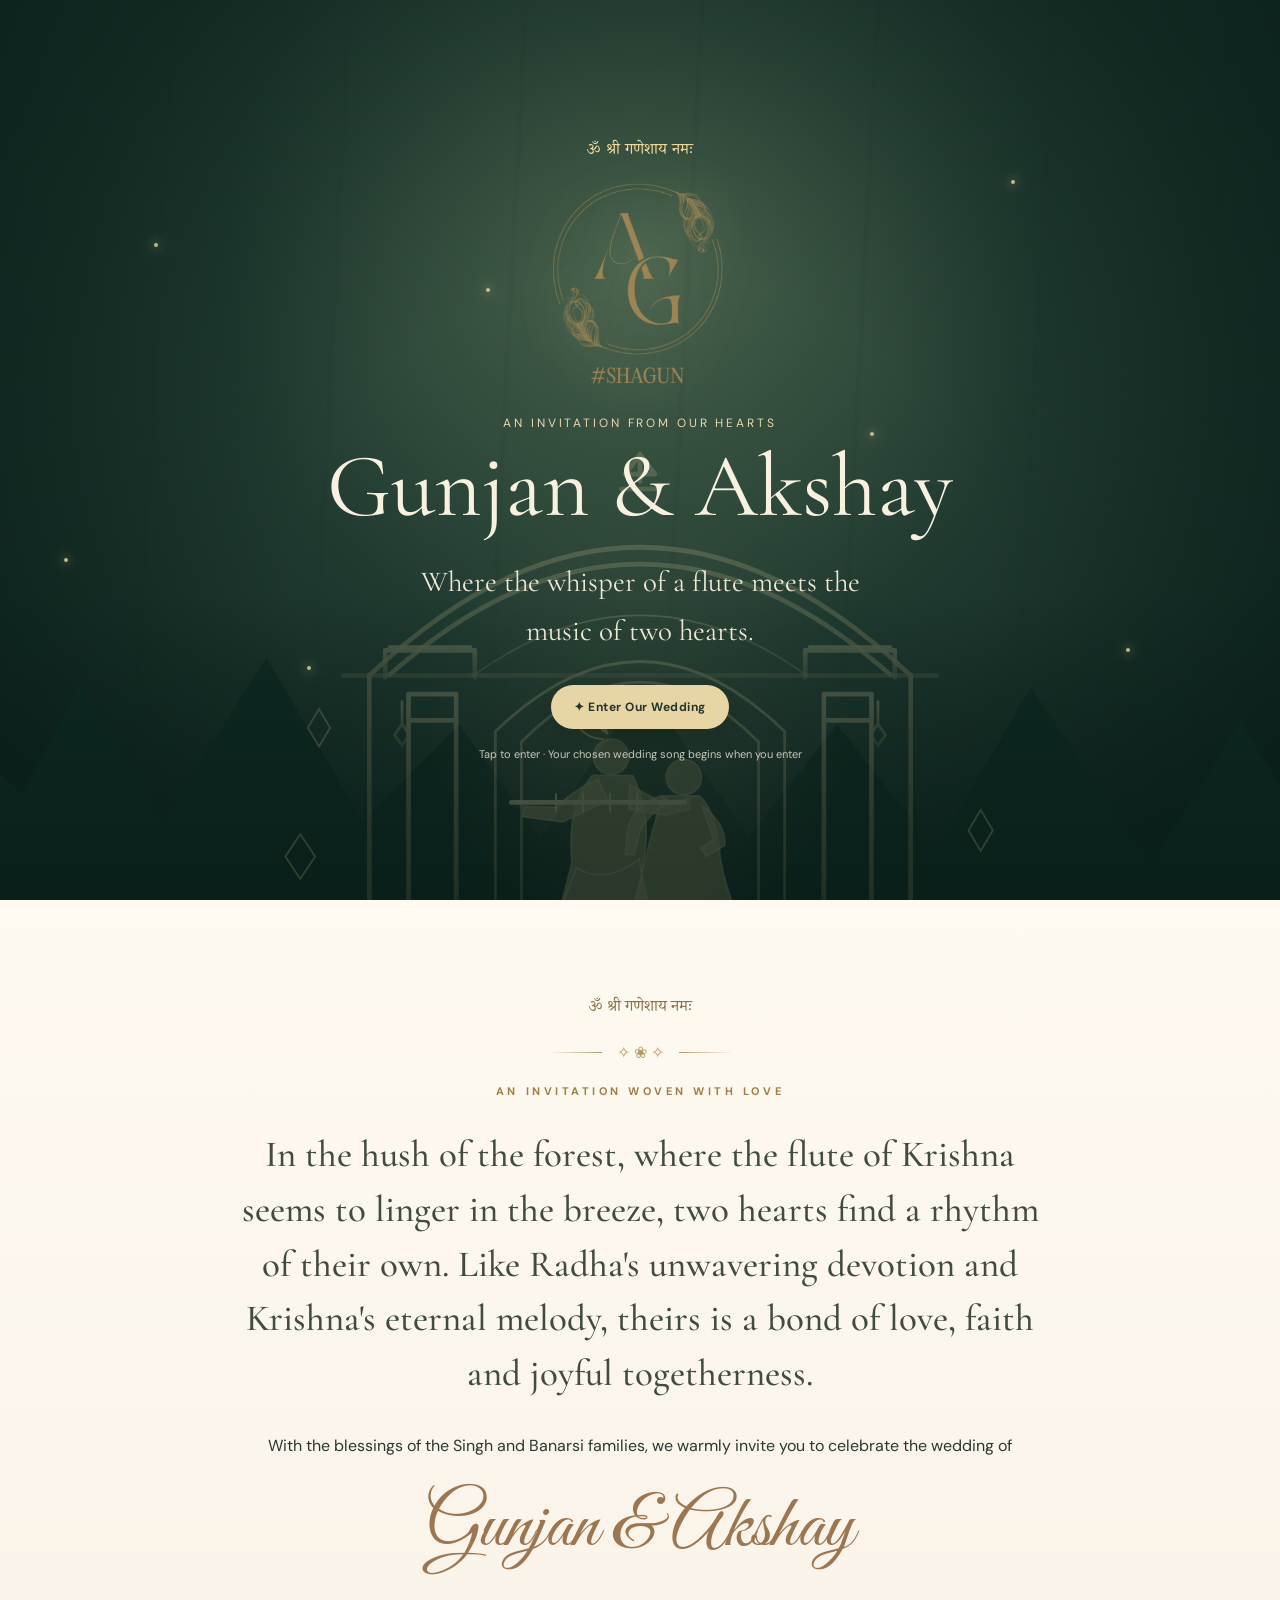
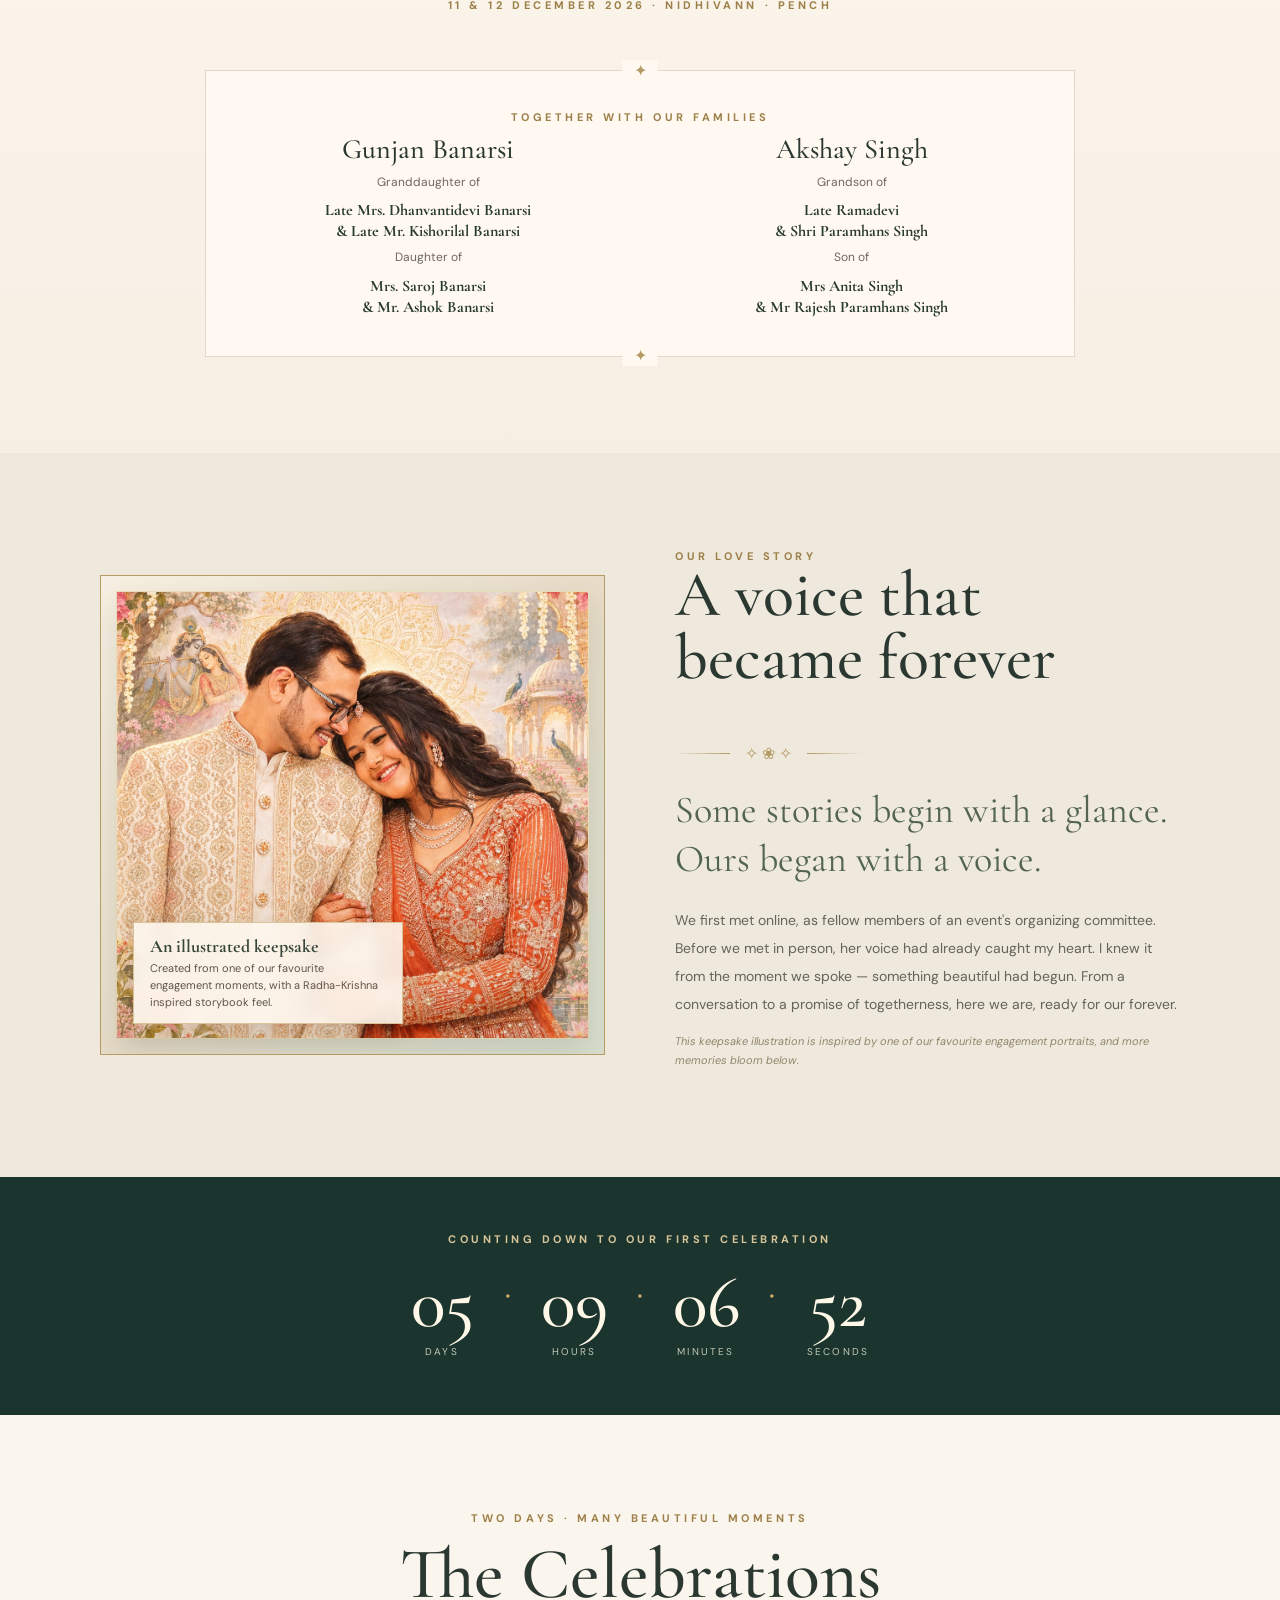
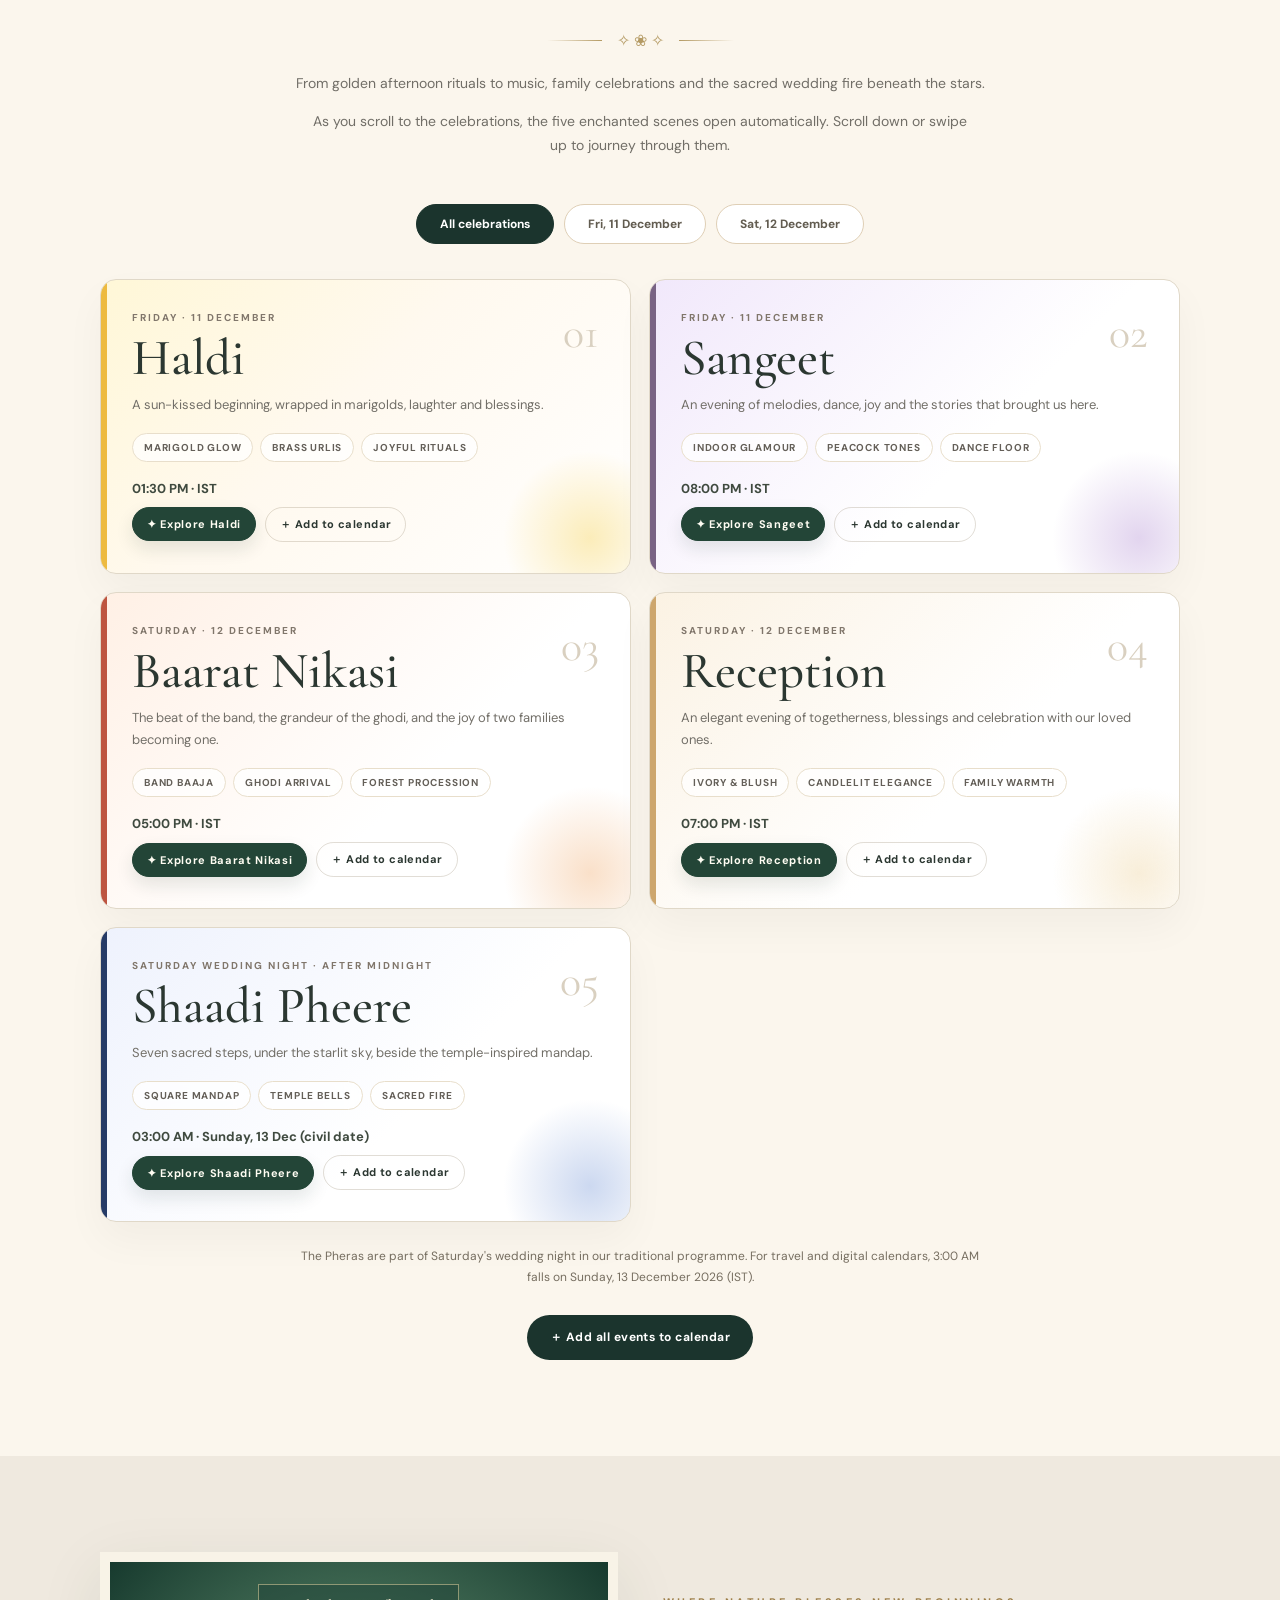
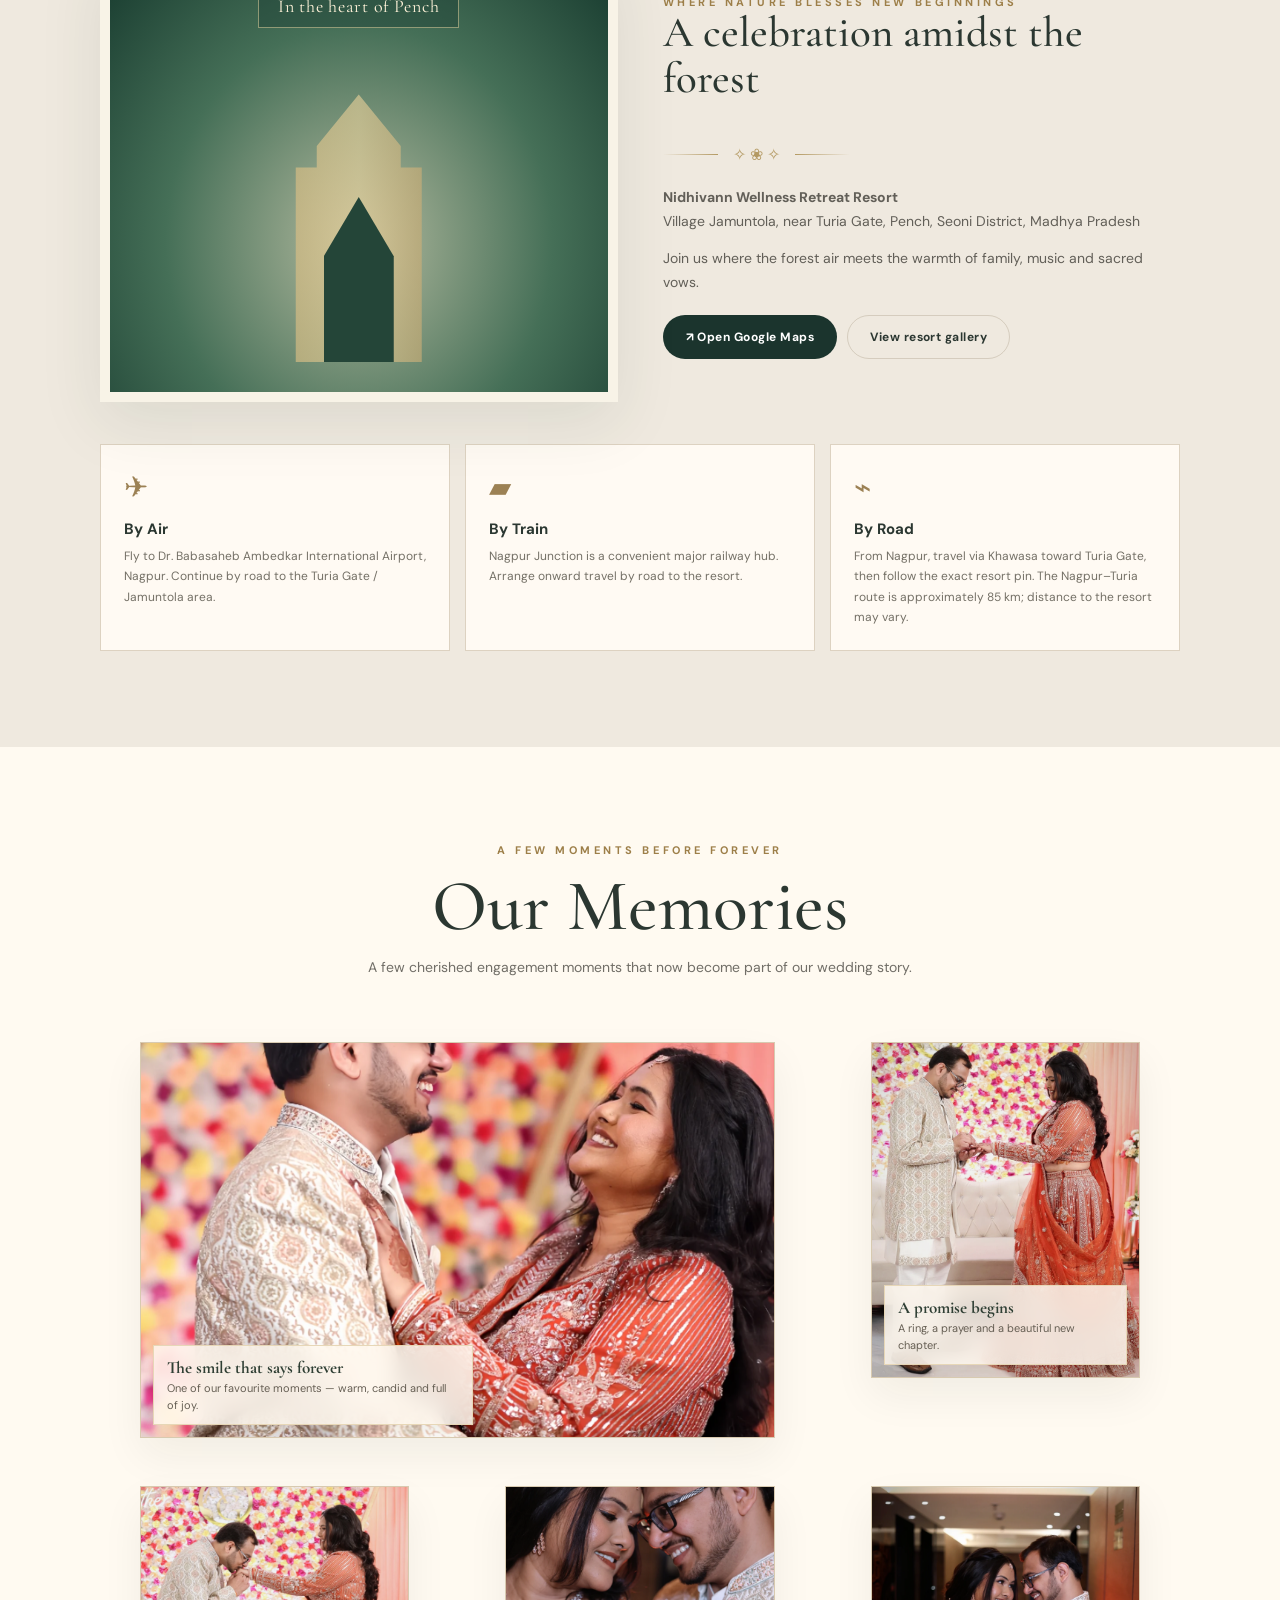
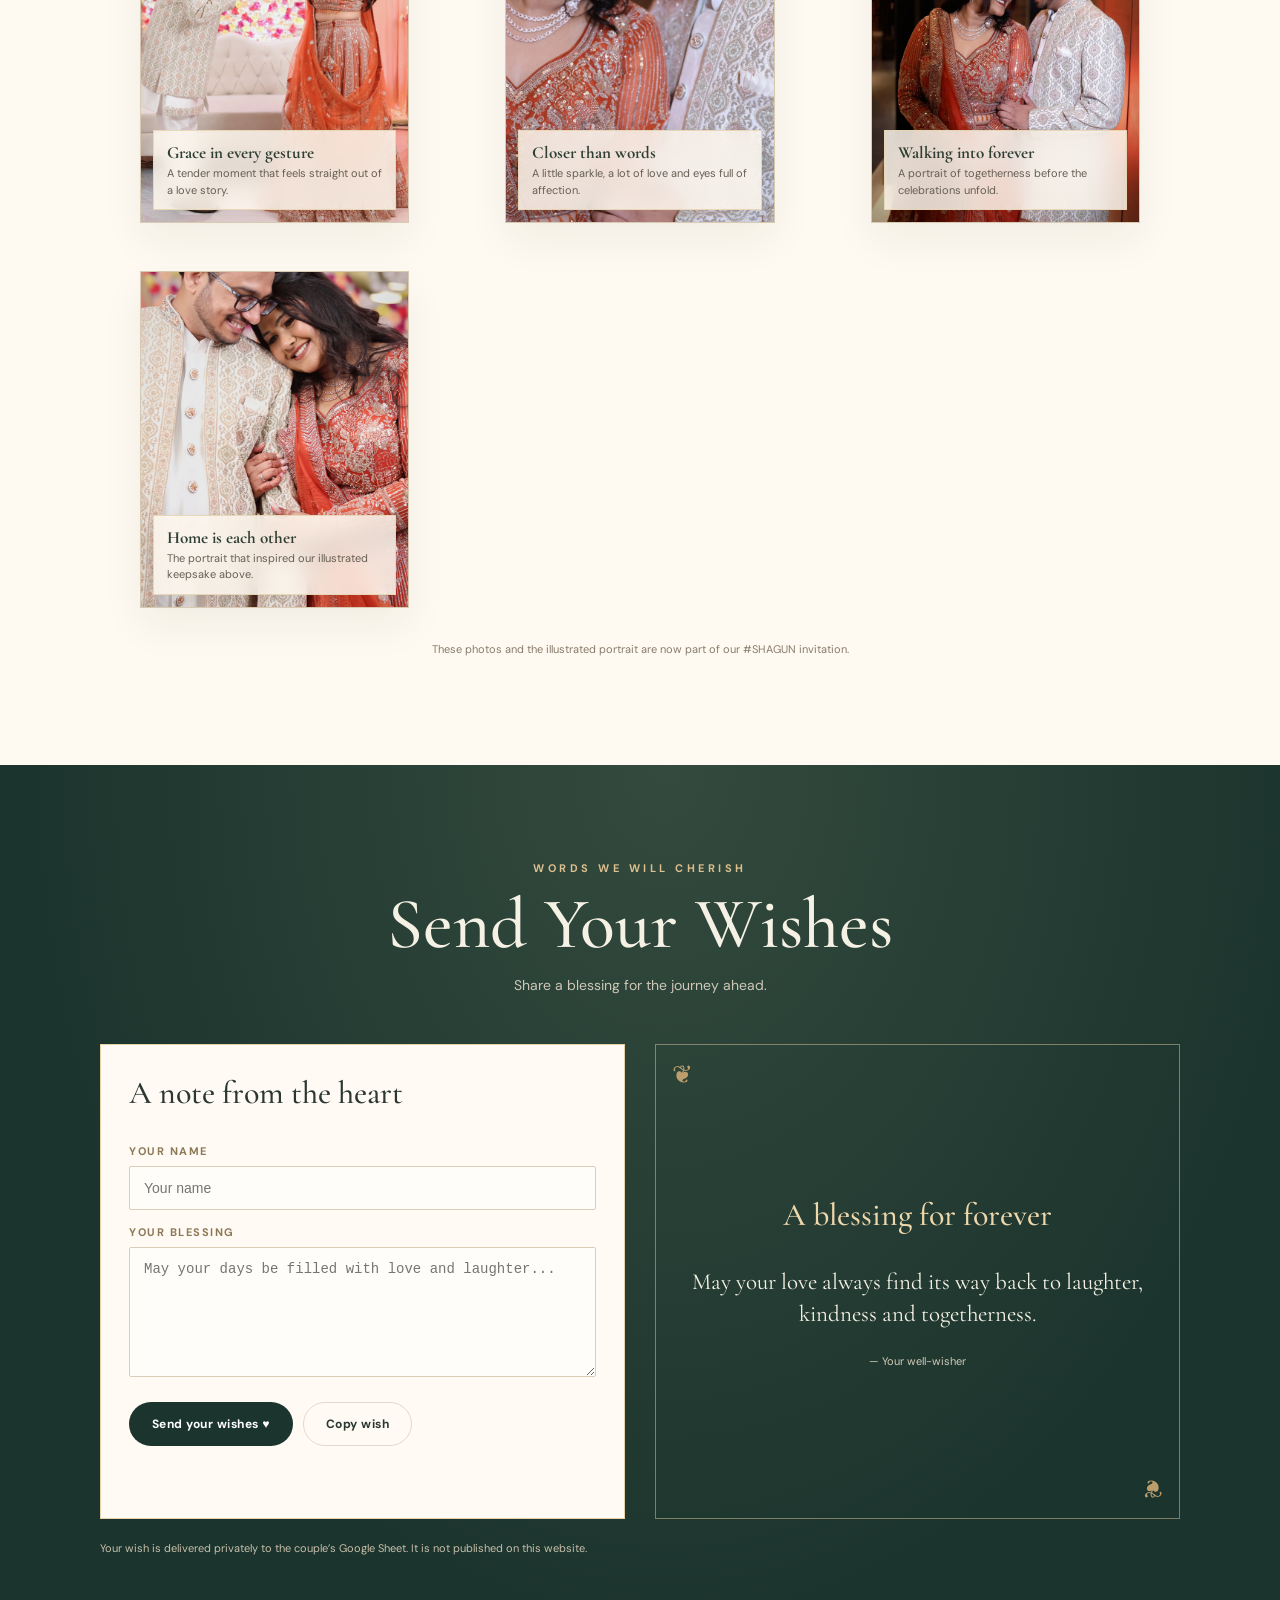
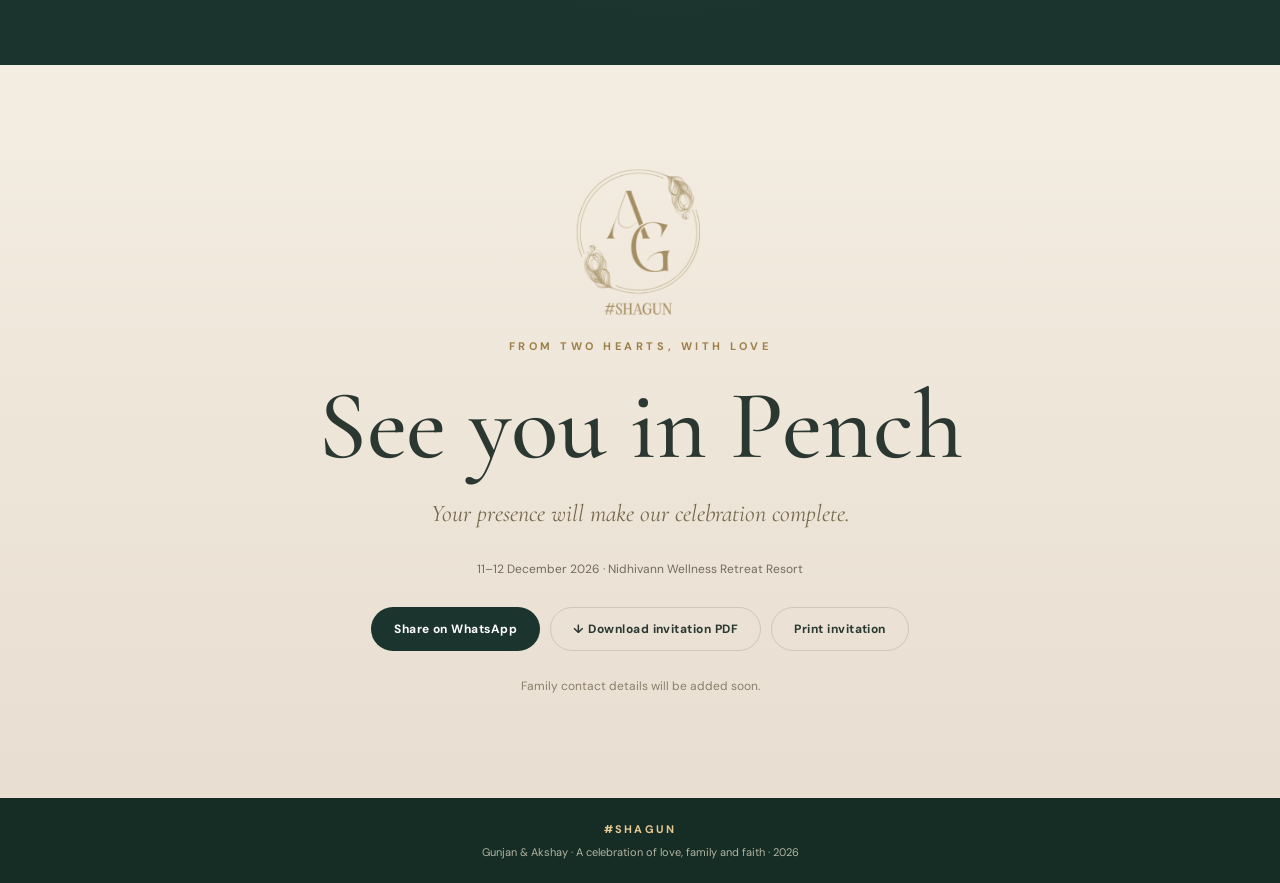
==== index.html @ f5688d72 "Initial commit" ====
<!DOCTYPE html>
<html lang="en">
<head>
  <meta charset="UTF-8" />
  <meta name="viewport" content="width=device-width, initial-scale=1" />
  <meta name="theme-color" content="#20362d" />
  <meta name="description" content="With the blessings of our families, Gunjan & Akshay invite you to #SHAGUN, 11–12 December 2026 at Nidhivann Wellness Retreat Resort, Pench." />
  <meta property="og:type" content="website" />
  <meta property="og:title" content="#SHAGUN | Gunjan & Akshay" />
  <meta property="og:description" content="Where devotion meets forever. Join us in Pench, 11–12 December 2026." />
  <title>#SHAGUN — Gunjan & Akshay | 11–12 December 2026</title>
  <link rel="preconnect" href="https://fonts.googleapis.com" />
  <link rel="preconnect" href="https://fonts.gstatic.com" crossorigin />
  <link href="https://fonts.googleapis.com/css2?family=Cormorant+Garamond:wght@400;500;600;700&family=DM+Sans:wght@400;500;600;700&family=Great+Vibes&family=Noto+Serif+Devanagari:wght@400;500;600;700&display=swap" rel="stylesheet" />
  <style>
    :root{--forest:#1b342d;--forest2:#2b493a;--ink:#2b3731;--cream:#f9f5ec;--ivory:#fffdf8;--rose:#e8c9c3;--gold:#b49a63;--goldlight:#e8d5a6;--muted:#77766e;--border:rgba(125,110,77,.23);--serif:'Cormorant Garamond','Noto Serif Devanagari',Georgia,serif;--sans:'DM Sans',sans-serif}
    *{box-sizing:border-box}html{scroll-behavior:smooth}body{margin:0;background:var(--cream);color:var(--ink);font-family:var(--sans);overflow-x:hidden}button,a{font:inherit}a{color:inherit;text-decoration:none}button{cursor:pointer}button:focus-visible,a:focus-visible,input:focus-visible,textarea:focus-visible{outline:3px solid #c59b53;outline-offset:4px}p{line-height:1.7}::selection{background:#dacb9e;color:#263729}h1,h2,h3,p{margin-top:0}h1,h2,h3{font-family:var(--serif);font-weight:500}.section{padding:96px 24px;position:relative}.container{width:min(1080px,100%);margin:auto}.section-head{text-align:center;max-width:750px;margin:0 auto 46px}.eyebrow{font-size:11px;text-transform:uppercase;letter-spacing:.32em;font-weight:700;color:#9d7f49}.section-head h2{font-size:clamp(44px,6vw,72px);line-height:.98;margin:14px 0 14px}.section-head p{color:#716e67;font-size:14px}.petal-divider{display:flex;align-items:center;justify-content:center;gap:15px;color:var(--gold);margin:21px auto}.petal-divider:before,.petal-divider:after{content:"";height:1px;width:55px;background:linear-gradient(90deg,transparent,var(--gold))}.petal-divider:after{transform:rotate(180deg)}.btn{display:inline-flex;align-items:center;justify-content:center;gap:10px;border:1px solid transparent;border-radius:40px;padding:13px 22px;font-size:12px;letter-spacing:.04em;font-weight:700;transition:transform .2s,background .2s,box-shadow .2s}.btn:hover{transform:translateY(-2px)}.btn-gold{background:var(--goldlight);color:#26342d;box-shadow:0 7px 25px #0002}.btn-line{background:transparent;border-color:var(--border);color:inherit}.btn-dark{background:var(--forest);color:#fff}.btn-small{padding:9px 14px;font-size:11px}.btn:disabled{opacity:.45;cursor:not-allowed}.button-row{display:flex;justify-content:center;gap:10px;flex-wrap:wrap}.ornamental{font-family:var(--serif);font-size:25px;line-height:1;color:var(--gold)}
    /* Forest opening: hand-built decorative landscape, no downloaded stock image */
    .portal{position:fixed;z-index:60;inset:0;display:grid;place-items:center;color:#f8f1e0;background:radial-gradient(ellipse at 50% 28%,#49634d 0%,#203a30 46%,#0b1e1b 100%);transition:opacity .9s,visibility .9s;overflow:hidden}.portal.hidden{opacity:0;visibility:hidden;pointer-events:none}.portal:before,.portal:after,.hero:before,.hero:after{content:"";position:absolute;pointer-events:none}.portal:before,.hero:before{inset:0;background:radial-gradient(ellipse at 50% 65%,transparent 38%,rgba(7,28,23,.5) 90%),repeating-linear-gradient(93deg,transparent 0 170px,rgba(10,31,23,.045) 171px 176px);z-index:1}.portal:after{inset:auto -5% -8% -5%;height:42%;background:linear-gradient(0deg,#0a1e19 12%,transparent),url("data:image/svg+xml,%3Csvg xmlns='http://www.w3.org/2000/svg' width='950' height='260' viewBox='0 0 950 260'%3E%3Cg fill='%230e2922'%3E%3Cpath d='M0 260V85l58 55 40-75 55 93 70-110 65 111 65-66 55 77 70-103 70 102 60-76 66 85 65-110 80 120 61-96 75 115v53Z'/%3E%3C/g%3E%3C/svg%3E") center bottom/cover no-repeat;z-index:1}.portal-inner{position:relative;z-index:5;text-align:center;width:min(680px,calc(100% - 36px));padding:42px 18px}.portal-symbol{width:min(220px,58vw);filter:drop-shadow(0 0 24px #ebd5a24c)}.portal-sub{color:#ead7ae;font-size:12px;letter-spacing:.24em;text-transform:uppercase}.portal h1{font-size:clamp(50px,8vw,90px);font-weight:400;line-height:1.05;margin:9px 0}.portal p{color:#eee7d6;font-family:var(--serif);font-size:clamp(20px,3vw,29px);max-width:500px;margin:22px auto 30px}.portal-mantra{font-family:'Noto Serif Devanagari',serif;font-size:16px;color:#f1d99b;letter-spacing:.02em}.fireflies{position:absolute;inset:0;overflow:hidden;pointer-events:none;z-index:2}.fireflies i{display:block;position:absolute;width:4px;height:4px;border-radius:100%;background:#edda9c;box-shadow:0 0 10px #f4e69e,0 0 24px #ffe1a1;animation:floaty 7s ease-in-out infinite alternate;opacity:.8}.fireflies i:nth-child(1){left:12%;top:27%}.fireflies i:nth-child(2){left:79%;top:20%;animation-delay:1.6s}.fireflies i:nth-child(3){left:24%;top:74%;animation-delay:3.1s}.fireflies i:nth-child(4){left:88%;top:72%;animation-delay:1s}.fireflies i:nth-child(5){left:68%;top:48%;animation-delay:4s}.fireflies i:nth-child(6){left:38%;top:32%;animation-delay:2.4s}.fireflies i:nth-child(7){left:5%;top:62%;animation-delay:5s}@keyframes floaty{from{transform:translate(0,10px);opacity:.3}to{transform:translate(24px,-36px);opacity:1}}.portal-shrine{position:absolute;z-index:2;width:min(840px,125vw);height:auto;left:50%;bottom:-16%;transform:translateX(-50%);opacity:.23;pointer-events:none}.hero-shrine{position:absolute;z-index:2;width:min(680px,95vw);left:50%;top:50%;transform:translate(-50%,-42%);opacity:.16;pointer-events:none}.portal-note{font-size:11px;color:#c5c9bb;margin-top:18px}
    .topbar{position:fixed;top:0;z-index:40;width:100%;padding:12px max(18px,calc((100% - 1220px)/2));display:flex;justify-content:space-between;align-items:center;gap:20px;background:rgba(249,245,236,.91);backdrop-filter:blur(18px);border-bottom:1px solid #e5dccd}.brand{display:flex;align-items:center;gap:9px;font-family:var(--serif);font-weight:700;font-size:26px;line-height:1}.brand img{width:39px;height:39px;object-fit:contain}.brand span{font-family:var(--sans);font-size:10px;letter-spacing:.2em;font-weight:700}.top-links{display:flex;gap:24px;align-items:center}.top-links a{font-size:11px;letter-spacing:.07em;text-transform:uppercase;font-weight:700;color:#5d665d}.top-links a:hover{color:#a77e45}.nav-actions{display:flex;align-items:center;gap:8px}.mini{border:1px solid #d8cdb8;background:transparent;border-radius:50px;min-width:37px;height:37px;padding:0 9px;color:var(--forest);font-size:11px;font-weight:700}.mini.active{background:var(--forest);color:#fff}.mini.symbol{font-size:17px;min-width:37px}.mobile-scroll{display:none}
    .hero{position:relative;min-height:820px;height:min(980px,100svh);display:flex;align-items:center;justify-content:center;overflow:hidden;background:radial-gradient(ellipse at 49% 40%,#526b54 0%,#355442 26%,#1d352e 62%,#102821 100%);color:#fff9ef;text-align:center}.hero:after{z-index:2;left:-3%;right:-3%;bottom:-1%;height:36%;background:linear-gradient(0deg,#0d261f,transparent),url("data:image/svg+xml,%3Csvg xmlns='http://www.w3.org/2000/svg' width='700' height='240' viewBox='0 0 700 240'%3E%3Cpath fill='%23172f26' d='M0 240V110l60 60 45-132 70 117 50-99 55 99 80-130 59 140 51-87 60 92 70-140 65 121 35-40V240Z'/%3E%3C/svg%3E") center bottom/cover no-repeat}.arch{position:absolute;z-index:1;top:7%;bottom:7%;left:50%;transform:translateX(-50%);width:min(730px,90%);border:2px solid rgba(228,205,149,.3);border-radius:48% 48% 4px 4px/32% 32% 4px 4px;box-shadow:0 0 0 12px #f3dca310,0 0 0 27px #e4d09508,inset 0 0 110px #ead6a113}.arch:before{content:"";position:absolute;inset:14px;border:1px solid #e1c17a30;border-radius:inherit}.tree{position:absolute;bottom:0;width:30%;height:85%;z-index:2;pointer-events:none;opacity:.85}.tree.left{left:-10px}.tree.right{right:-10px;transform:scaleX(-1)}.tree:before{content:"";position:absolute;left:15%;bottom:-12%;width:26%;height:120%;transform:rotate(-13deg);border-radius:45%;background:linear-gradient(90deg,#10271e,#1c3829)}.tree:after{content:"";position:absolute;left:-27%;top:-17%;height:75%;width:130%;border-radius:45%;background:radial-gradient(ellipse at 35% 45%,#32533a 8%,#1e392a 55%,transparent 72%);filter:blur(2px)}.hero-content{position:relative;z-index:6;padding:125px 20px 90px;max-width:860px}.hero .flute{font-family:var(--serif);letter-spacing:.28em;color:#ecd6a8;font-size:13px}.hero-logo{width:160px;max-width:42vw;filter:drop-shadow(0 0 12px #efd39d42);margin:0 auto 8px}.hero h1{font-size:clamp(66px,11vw,138px);line-height:.88;font-weight:400;margin:17px 0 25px;letter-spacing:-.045em;text-shadow:0 10px 25px #0003}.hero h1 .amp{font-family:'Great Vibes',cursive;font-size:.84em;color:#f1ce94;letter-spacing:0}.hero .date{font-size:12px;font-weight:600;letter-spacing:.28em;text-transform:uppercase;color:#e9d8b2}.hero .tag{font-size:11px;letter-spacing:.22em;margin-top:19px;color:#dfd4bb}.hero-scroll{position:absolute;z-index:6;bottom:24px;left:50%;transform:translateX(-50%);font-size:10px;letter-spacing:.16em;color:#e8d6ae}.hero-scroll:after{display:block;content:"";width:1px;height:40px;background:#ecdaa9;margin:12px auto 0}.hero-overlay-flower{position:absolute;z-index:3;left:50%;top:50%;width:570px;height:570px;transform:translate(-50%,-50%);border:1px dashed #f1d89b2c;border-radius:50%;pointer-events:none}
    .intro{background:linear-gradient(180deg,#fffaf1,#f6efe4);text-align:center}.intro .mantra{color:#8b744b;font-family:'Noto Serif Devanagari';font-size:16px}.intro blockquote{font-family:var(--serif);font-size:clamp(24px,3.2vw,37px);font-weight:500;line-height:1.48;max-width:820px;margin:30px auto;color:#424b40}.intro .names{font-family:'Great Vibes',cursive;font-size:clamp(44px,7vw,76px);color:#9c7651;margin:21px 0}.family{border:1px solid var(--border);padding:39px 28px;background:#fff9f1;max-width:870px;margin:55px auto 0;position:relative}.family:before,.family:after{position:absolute;content:'✦';color:var(--gold);top:-11px;left:50%;transform:translateX(-50%);background:#fff9f1;padding:0 11px}.family:after{top:auto;bottom:-10px}.family-cols{display:grid;grid-template-columns:1fr 1fr;gap:35px}.family p{font-size:12px;color:#6c675f;margin:6px 0;line-height:1.8}.family strong{font-size:16px;color:#293a2f;font-family:var(--serif)}.family h3{font-size:28px;margin:8px 0 4px}.story{background:#eee9dc}.story-grid{display:grid;grid-template-columns:1fr 1fr;gap:70px;align-items:center}.frame{position:relative;min-height:480px;display:grid;place-items:center;padding:30px;border:1px solid var(--gold);background:linear-gradient(135deg,#d7dcce,#b3bea6 42%,#617c65);overflow:hidden}.frame:before{content:"";position:absolute;inset:15px;border:1px solid #ebdcacbb}.frame.story-portrait{padding:14px;background:linear-gradient(135deg,#f7f0e2,#e7dcc8 52%,#d8dfcf)}.frame.story-portrait img{position:absolute;inset:15px;width:calc(100% - 30px);height:calc(100% - 30px);object-fit:cover;border:1px solid #eadcb7;box-shadow:0 14px 30px rgba(31,44,34,.12)}.frame.story-portrait:after{content:"";position:absolute;inset:15px;background:linear-gradient(180deg,transparent 48%,rgba(31,44,34,.08) 100%);pointer-events:none}.frame-badge{position:absolute;left:32px;bottom:30px;z-index:2;background:rgba(255,250,242,.88);backdrop-filter:blur(8px);border:1px solid rgba(213,191,145,.9);padding:12px 16px;max-width:270px;color:#5e5548;box-shadow:0 10px 22px rgba(40,34,22,.1)}.frame-badge strong{display:block;font-family:var(--serif);font-size:18px;color:#37463a;margin-bottom:3px}.frame-badge span{font-size:11px;line-height:1.55;display:block}.story h2{text-align:left}.story .quote{font-family:var(--serif);font-size:clamp(25px,3vw,38px);line-height:1.3;color:#53644f;margin:22px 0}.story .story-copy{font-size:14px;color:#64645b;line-height:2}.story-note{font-size:11px;color:#92856b;font-style:italic}.photo-section{background:#fffaf1}.photo-grid{display:grid;grid-template-columns:repeat(3,1fr);gap:16px}.memory-card{position:relative;overflow:hidden;border:1px solid #d8cab0;background:#f7f0e3;aspect-ratio:4/5;box-shadow:0 18px 40px rgba(31,34,22,.06)}.memory-card img{width:100%;height:100%;object-fit:cover;display:block;transition:transform .7s ease}.memory-card:hover img{transform:scale(1.04)}.memory-card .caption{position:absolute;left:12px;right:12px;bottom:12px;padding:11px 13px;background:rgba(255,249,240,.84);backdrop-filter:blur(10px);border:1px solid rgba(230,213,181,.95);box-shadow:0 8px 18px rgba(44,35,22,.08)}.memory-card .caption b{display:block;font-family:var(--serif);font-size:17px;color:#2f3f34;margin-bottom:2px}.memory-card .caption span{display:block;font-size:11px;line-height:1.5;color:#665f54}.memory-card.portrait-wide{grid-column:span 2;aspect-ratio:8/5}.memory-card.portrait-wide .caption{max-width:320px}.photo-note{text-align:center;font-size:11px;color:#867b6a;margin-top:16px}.count-section{background:var(--forest);color:#fff8e8;text-align:center;padding:55px 20px}.count-section .eyebrow{color:#d8c69a}.countdown{display:flex;justify-content:center;gap:17px;flex-wrap:wrap;margin-top:21px}.count{min-width:90px}.count strong{font-family:var(--serif);font-weight:500;font-size:clamp(42px,6vw,72px);display:block;line-height:1}.count span{font-size:10px;letter-spacing:.22em;text-transform:uppercase;color:#bfc9b7}.count-dot{font-family:var(--serif);font-size:40px;color:#caa96a}.events{background:#fbf6ed}.days{display:flex;gap:10px;justify-content:center;margin-bottom:35px;flex-wrap:wrap}.day-tab{padding:11px 23px;background:#fff;border:1px solid #dfcfb6;border-radius:50px;color:#625c50;font-size:12px;font-weight:700}.day-tab.active{background:var(--forest);color:#fff;border-color:var(--forest)}.events-grid{display:grid;grid-template-columns:repeat(2,minmax(0,1fr));gap:18px}.event-card{border:1px solid #e0d8c8;border-radius:18px;padding:31px;position:relative;overflow:hidden;min-height:265px;background:#fff;box-shadow:0 18px 40px #0000000a}.event-card:before{position:absolute;content:"";top:0;left:0;width:6px;height:100%;background:var(--event-accent)}.event-card:after{content:"";position:absolute;inset:auto -50px -55px auto;width:180px;height:180px;border-radius:50%;background:radial-gradient(circle at center,var(--event-glow),transparent 68%);opacity:.45;pointer-events:none}.event-card .ev-num{float:right;font-family:var(--serif);font-size:44px;color:#d9d0c0;line-height:1}.event-card .ev-label{font-size:10px;text-transform:uppercase;letter-spacing:.2em;color:#80766b;font-weight:700}.event-card h3{font-size:clamp(34px,4.2vw,51px);margin:9px 0 7px;line-height:1}.event-card p{font-size:13px;color:#726f68;margin:10px 0 17px}.event-card .ev-time{font-size:13px;font-weight:700;color:#3f4a3f}.event-card .ev-actions{display:flex;gap:9px;flex-wrap:wrap}.event-card .ev-mood{display:flex;flex-wrap:wrap;gap:7px;margin:0 0 18px}.event-card .ev-mood span{font-size:10px;letter-spacing:.08em;text-transform:uppercase;padding:7px 11px;border-radius:999px;background:#ffffffbd;border:1px solid #e8decb;color:#645f58;font-weight:700;backdrop-filter:blur(8px)}.event-card[hidden]{display:none}.night-note{max-width:700px;margin:24px auto 0;text-align:center;font-size:12px;color:#766e60}.event-card.haldi{--event-accent:#edba40;--event-glow:#f7d768;background:linear-gradient(135deg,#fff7d7,#fff9ef 45%,#fff)}.event-card.sangeet{--event-accent:#796384;--event-glow:#bfa1db;background:linear-gradient(135deg,#f1e8fb,#fff 60%)}.event-card.baraat{--event-accent:#bd5540;--event-glow:#f3ba87;background:linear-gradient(135deg,#fff0e5,#fff 60%)}.event-card.reception{--event-accent:#cda66d;--event-glow:#f0d9ab;background:linear-gradient(135deg,#fbf2e3,#fff 60%)}.event-card.pheras{--event-accent:#263b66;--event-glow:#8ea9de;background:linear-gradient(135deg,#eef2fd,#fff 60%)}.events .allcal{margin-top:28px;text-align:center}.venue{background:#efe9df}.venue-grid{display:grid;grid-template-columns:1fr 1fr;gap:45px;align-items:center}.venue-art{min-height:450px;position:relative;background:radial-gradient(ellipse at 50% 65%,#b4bba0,#456f57 55%,#173a2e);overflow:hidden;border:10px solid #f8f3e7;box-shadow:0 20px 60px #213d2b18;display:flex;align-items:center;justify-content:center}.venue-art:before{content:"";position:absolute;width:210px;height:270px;bottom:30px;background:linear-gradient(90deg,#d7b577,#e5cf99,#bc985f);clip-path:polygon(20% 100%,20% 28%,30% 28%,30% 20%,50% 1%,70% 20%,70% 28%,80% 28%,80% 100%);opacity:.64}.venue-art:after{content:"";position:absolute;width:70px;height:165px;bottom:30px;background:#244538;clip-path:polygon(0 100%,0 36%,50% 0,100% 36%,100% 100%)}.venue-badge{position:relative;z-index:2;align-self:flex-start;margin-top:22px;color:#fff3d9;border:1px solid #e4d6a288;padding:10px 19px;font-family:var(--serif);font-size:18px;letter-spacing:.04em;background:#1e403777}.venue h3{font-size:43px;line-height:1.07}.venue p{font-size:14px;color:#625f58}.transport{display:grid;grid-template-columns:repeat(3,1fr);gap:15px;margin-top:42px}.transport-card{background:#fffaf3;border:1px solid #ddd2c1;padding:23px}.transport-card .icon{font-size:29px;color:#9c8154}.transport-card h4{font-size:15px;margin:13px 0 7px}.transport-card p{font-size:12px;color:#747066;margin:0}.faint{color:#8d877d;font-size:11px}.wishes{background:radial-gradient(ellipse at 52% 0%,#344a3e,#1b342d 68%);color:#f6f1e5}.wishes .section-head p{color:#cdc8b8}.wishes .eyebrow{color:#ddbe8e}.wish-wrap{display:grid;grid-template-columns:1fr 1fr;gap:30px}.wish-card{background:#fffaf3;color:var(--ink);padding:28px;border:1px solid #e4d1a5}.field{display:block;font-size:11px;text-transform:uppercase;letter-spacing:.14em;color:#8d7856;font-weight:700;margin:15px 0 8px}.wish-card input,.wish-card textarea{width:100%;border:1px solid #d9ceb8;padding:13px 14px;border-radius:2px;font-size:14px;background:#fffdf9;color:#26392f}.wish-card textarea{height:130px;resize:vertical}.wish-card h3{font-size:32px}.wish-preview{padding:34px;display:flex;flex-direction:column;justify-content:center;text-align:center;border:1px solid #e2cea17b;position:relative;min-height:300px}.wish-preview:before,.wish-preview:after{content:'❦';position:absolute;color:#bc9e6c;left:16px;top:13px;font-size:25px}.wish-preview:after{left:auto;top:auto;bottom:13px;right:16px;transform:rotate(180deg)}.wish-preview h3{font-size:32px;color:#eed7ab}.wish-preview p{font-family:var(--serif);font-size:23px;line-height:1.4;word-wrap:break-word}.wish-preview small{font-size:11px;color:#d4cab7}.wish-disclaimer{font-size:11px;color:#c9c0ac;margin-top:20px}.final{padding:90px 24px;background:linear-gradient(180deg,#f4ede1,#e8ded1);text-align:center}.final img{width:160px;max-width:40%;opacity:.9}.final h2{font-size:clamp(50px,9vw,98px);margin:13px 0 9px}.final .love{font-family:var(--serif);font-style:italic;font-size:24px;color:#77694e}.footer{background:#152d25;color:#dcd6c2;padding:24px 20px;text-align:center;font-size:11px}.footer strong{color:#e7c994;letter-spacing:.2em}.footer-note{opacity:.8;margin-top:9px}.hidden-text{display:none!important}.toast{position:fixed;z-index:100;bottom:25px;left:50%;transform:translateX(-50%) translateY(30px);background:#203d30;color:#fff;padding:12px 20px;border-radius:5px;opacity:0;pointer-events:none;transition:.25s;font-size:12px;max-width:90%;text-align:center}.toast.visible{opacity:1;transform:translateX(-50%) translateY(0)}


    /* V4 — Immersive event films: five full-screen, original animated invitation pages. */
    .event-card{position:relative;cursor:pointer;transition:transform .28s ease, box-shadow .28s ease,border-color .28s ease;border-radius:16px;overflow:hidden}
    .event-card:hover,.event-card:focus-visible{transform:translateY(-5px);box-shadow:0 24px 65px rgba(75,54,28,.16);border-color:#c3a369}
    .event-card .ev-actions{justify-content:flex-start;gap:9px;align-items:center;margin-top:10px}
    .event-card .explore-cta{background:#234537;color:#fffdf3;border:1px solid #234537;letter-spacing:.06em;box-shadow:0 8px 18px #102d281c}
    .event-card .explore-cta:hover{background:#ab8851;border-color:#ab8851;color:#fff}
    .event-note{font-size:12px;color:#906d47;margin-top:11px;text-align:center}
    .immersive{position:fixed;inset:0;z-index:120;display:grid;place-items:stretch;overflow:auto;overscroll-behavior:contain;visibility:hidden;opacity:0;pointer-events:none;transition:opacity .55s ease,visibility .55s ease;color:#fbf5e8;background:#102e2d}
    .immersive.open{visibility:visible;opacity:1;pointer-events:auto}
    .immersive .xp-bg{position:absolute;inset:-4%;background-position:center;background-size:cover;background-repeat:no-repeat;transform:scale(1.04);will-change:transform;transition:background-image .2s;animation:xp-pan 18s ease-in-out alternate infinite}
    @keyframes xp-pan{from{transform:scale(1.06) translateX(-1.25%)}to{transform:scale(1.13) translateX(1.25%)}}
    .immersive:before{content:"";position:absolute;inset:0;z-index:1;background:linear-gradient(90deg,rgba(5,27,29,.87) 0%,rgba(10,33,34,.71) 33%,rgba(8,26,29,.06) 81%),linear-gradient(0deg,rgba(9,30,32,.57),transparent 40%,rgba(11,30,27,.23));pointer-events:none}
    .immersive.haldi:before,.immersive.reception:before{background:linear-gradient(90deg,rgba(62,41,23,.91) 0%,rgba(88,55,27,.74) 34%,rgba(62,38,14,.02) 79%),linear-gradient(0deg,rgba(71,38,15,.42),transparent 42%)}
    .immersive.sangeet:before{background:linear-gradient(90deg,rgba(15,19,46,.95) 0%,rgba(24,23,58,.78) 37%,rgba(24,21,51,.02) 84%),linear-gradient(0deg,rgba(25,13,45,.64),transparent 45%)}
    .immersive.baraat:before{background:linear-gradient(90deg,rgba(65,32,26,.91) 0%,rgba(93,52,32,.67) 37%,rgba(50,28,23,.03) 80%),linear-gradient(0deg,rgba(40,26,22,.52),transparent 45%)}
    .immersive.pheras:before{background:linear-gradient(90deg,rgba(8,24,35,.93) 0%,rgba(14,26,42,.72) 38%,rgba(5,21,34,.02) 83%),linear-gradient(0deg,rgba(11,21,34,.65),transparent 40%)}
    .xp-texture{position:absolute;inset:0;z-index:1;pointer-events:none;opacity:.13;background-image:radial-gradient(#fff7da 0.7px,transparent .9px);background-size:20px 20px;mask-image:linear-gradient(90deg,#000,transparent)}
    .xp-top{z-index:5;position:relative;display:flex;justify-content:space-between;align-items:center;gap:14px;padding:17px 35px;min-height:78px}
    .xp-brand{display:flex;align-items:center;gap:12px;letter-spacing:.27em;text-transform:uppercase;font-size:12px;font-weight:700;color:#fff0cd}
    .xp-brand img{width:50px;height:50px;object-fit:contain;background:#fff9efed;border-radius:50%;padding:4px;box-shadow:0 8px 22px #0004}
    .xp-topright{display:flex;align-items:center;gap:12px}
    .xp-top-note{font-size:10px;letter-spacing:.19em;text-transform:uppercase;color:#f9e5b9b3}
    .xp-close{width:45px;height:45px;display:grid;place-items:center;background:#fff8e620;border:1px solid #fff0d96e;border-radius:50%;color:#fffaf0;font-size:25px;cursor:pointer;transition:.25s}
    .xp-close:hover{background:#fff5e4;color:#283a31;transform:rotate(90deg)}
    .xp-layout{z-index:3;position:relative;display:grid;grid-template-columns:minmax(0,580px) 1fr;align-items:center;min-height:min(730px,calc(100svh - 161px));padding:24px max(32px,calc((100vw - 1370px)/2));max-width:100%;gap:20px}
    .xp-content{padding:32px 0 26px;max-width:575px;animation:xp-rise .85s cubic-bezier(.16,1,.3,1)}
    .immersive:not(.open) .xp-content{animation:none}
    @keyframes xp-rise{from{transform:translateY(30px);opacity:0}to{transform:translateY(0);opacity:1}}
    .xp-kicker{font-size:11px;letter-spacing:.37em;font-weight:700;text-transform:uppercase;color:#f2d8a4;margin-bottom:19px}
    .xp-ornament{font-family:'Noto Serif Devanagari',Georgia,serif;font-size:22px;color:#f9e6b4;margin:0 0 22px}
    .xp-headline{font-family:var(--serif);font-size:clamp(68px,8.2vw,118px);letter-spacing:-.025em;line-height:.82;margin:0 0 22px;text-shadow:0 8px 24px #0004;font-weight:500}
    .xp-subheadline{font-size:clamp(24px,3vw,35px);font-family:var(--serif);font-style:italic;line-height:1.17;color:#fce9be;max-width:500px;margin-bottom:22px}
    .xp-story{font-size:14px;line-height:1.85;max-width:465px;color:#fbf2deeb;margin:0 0 24px}
    .xp-info{display:flex;align-items:center;gap:14px;flex-wrap:wrap;margin:8px 0 18px;border-top:1px solid #f0d9a75c;padding-top:22px}
    .xp-info strong{font-family:var(--serif);font-size:24px;letter-spacing:.01em;font-weight:600;color:#fff2d5}
    .xp-info small{font-size:10px;letter-spacing:.15em;text-transform:uppercase;color:#fff2d5ba}
    .xp-sep{width:4px;height:4px;background:#dfc18d;border-radius:50%}
    .xp-actions{display:flex;gap:10px;flex-wrap:wrap;margin-top:24px}
    .xp-action{padding:13px 21px;border-radius:100px;font-weight:700;font-size:12px;letter-spacing:.04em;background:#f8e6bf;color:#314236;border:1px solid transparent;cursor:pointer;transition:.25s}
    .xp-action:hover{transform:translateY(-2px);box-shadow:0 12px 25px #0003}
    .xp-action.secondary{background:#f8f5eb12;border-color:#f8e6bf66;color:#fff8eb}
    .xp-right{min-height:350px;position:relative;display:flex;align-items:end;justify-content:end;padding:0 30px 10px 0}
    .xp-quote{font-family:var(--serif);font-style:italic;line-height:1.3;font-size:clamp(18px,2.5vw,27px);letter-spacing:.025em;text-align:right;color:#ffefc9;text-shadow:0 4px 15px #0005;max-width:400px;opacity:.95}
    .xp-quote:before{content:'❦';display:block;font-style:normal;color:#f0ce84;font-size:36px;margin-bottom:4px}
    .xp-bottom{z-index:5;position:relative;display:flex;align-items:center;justify-content:space-between;gap:16px;max-width:100%;min-height:80px;padding:15px 35px;border-top:1px solid #f9e4b34d;background:#102d2a16;backdrop-filter:blur(3px)}
    .xp-footnote{font-size:11px;letter-spacing:.09em;color:#fff0d9c9}
    .xp-control{display:flex;gap:8px;align-items:center}
    .xp-nav{font-family:var(--sans);font-size:11px;letter-spacing:.05em;padding:11px 14px;border:1px solid #f8e0af5c;background:#f9ecd31c;border-radius:999px;color:#fff3dd;cursor:pointer}
    .xp-nav:hover{background:#fbe4bd;color:#29392e}
    .xp-count{font-family:var(--serif);font-size:24px;color:#f2dfb8;min-width:61px;text-align:center}
    .xp-particles{pointer-events:none;position:absolute;inset:0;z-index:2;overflow:hidden}
    .xp-particle{position:absolute;left:var(--x);top:var(--y);width:var(--s);height:var(--s);background:var(--c,#f6d18f);border-radius:45% 0 55% 5%;transform:translate3d(0,0,0) rotate(var(--r));opacity:0;box-shadow:0 0 11px #ffe4a160;animation:xp-fall var(--d) linear var(--delay) infinite}
    .immersive.sangeet .xp-particle{border-radius:50%;box-shadow:0 0 8px #fff0c9,0 0 24px #ffdfb9;animation:xp-shimmer var(--d) ease-in-out var(--delay) infinite alternate}
    .immersive.pheras .xp-particle{border-radius:50%;box-shadow:0 0 7px #fee9ad,0 0 17px #ffe7a7}
    @keyframes xp-fall{0%{transform:translate3d(0,-40px,0) rotate(var(--r));opacity:0}8%{opacity:.83}85%{opacity:.78}100%{transform:translate3d(var(--drift),110vh,0) rotate(calc(var(--r) + 470deg));opacity:0}}
    @keyframes xp-shimmer{0%{transform:scale(.4);opacity:.1}50%{opacity:.85}100%{transform:scale(1.8);opacity:.18}}
    @media (max-width:850px){.xp-layout{grid-template-columns:1fr;align-items:start;gap:0;min-height:calc(100svh - 150px);padding:18px 29px}.xp-content{padding:22px 0 18px}.xp-right{min-height:30px;align-items:center;justify-content:flex-start;padding:0}.xp-quote{text-align:left;font-size:21px}.xp-quote:before{display:none}.immersive:before,.immersive.haldi:before,.immersive.sangeet:before,.immersive.baraat:before,.immersive.reception:before,.immersive.pheras:before{background:linear-gradient(90deg,rgba(7,24,30,.76),rgba(11,26,32,.32)),linear-gradient(0deg,rgba(9,24,31,.83),rgba(9,24,31,.02) 80%)}.xp-headline{font-size:clamp(69px,10vw,105px)}.xp-subheadline{font-size:28px}.xp-top{padding:14px 22px}.xp-bottom{padding:14px 22px}}
    @media (max-width:550px){.xp-layout{padding:14px 24px;min-height:calc(100svh - 144px)}.xp-headline{font-size:clamp(63px,16vw,92px);margin-bottom:17px}.xp-story{font-size:12px;line-height:1.65;margin:0 0 14px}.xp-kicker{font-size:9px;letter-spacing:.19em}.xp-subheadline{font-size:23px;margin-bottom:14px}.xp-ornament{font-size:18px;margin-bottom:9px}.xp-info{padding-top:12px;margin-top:2px;margin-bottom:10px}.xp-info strong{font-size:19px}.xp-info small{font-size:9px}.xp-actions{margin-top:12px}.xp-action{padding:10px 14px;font-size:10px}.xp-right{display:none}.xp-top-note{display:none}.xp-brand{font-size:11px;letter-spacing:.13em}.xp-brand img{width:40px;height:40px}.xp-top{min-height:58px;padding:8px 16px}.xp-close{width:38px;height:38px}.xp-bottom{min-height:62px;padding:9px 14px}.xp-footnote{font-size:9px;max-width:122px}.xp-nav{padding:8px 10px;font-size:10px}.xp-count{font-size:19px;min-width:40px}}
    @media(prefers-reduced-motion:reduce){.immersive .xp-bg,.xp-particle,.xp-content{animation:none!important}}

    @media(max-width:900px){.top-links{gap:12px}.top-links a{font-size:10px}.story-grid,.venue-grid,.scene-card,.scene-card.reverse{grid-template-columns:1fr;gap:32px}.scene-card.reverse .scene-visual,.scene-card.reverse .scene-copy{order:initial}.transport{grid-template-columns:1fr 1fr}.tree{width:25%}.hero{min-height:720px}}
    @media(max-width:700px){.topbar{padding:8px 12px;gap:6px}.top-links{display:none}.mobile-scroll{display:flex;position:fixed;bottom:0;z-index:45;left:0;right:0;background:#fffaf3ee;backdrop-filter:blur(12px);justify-content:space-around;padding:8px 4px max(9px,env(safe-area-inset-bottom));border-top:1px solid #ddd3bc}.mobile-scroll a{font-size:10px;font-weight:700;color:#4d6251;padding:7px 3px}.hero{height:750px;min-height:650px}.hero-content{padding:100px 15px}.tree{width:36%;opacity:.7}.hero h1{font-size:clamp(55px,13vw,86px)}.hero-logo{width:130px}.section{padding:65px 18px}.section-head{margin-bottom:32px}.section-head h2{font-size:50px}.family-cols,.story-grid,.venue-grid,.wish-wrap,.scene-card,.scene-card.reverse{grid-template-columns:1fr}.family{padding:27px 17px}.family-cols{gap:12px}.story .frame{min-height:380px}.events-grid{grid-template-columns:1fr}.event-card{min-height:220px;padding:25px}.scene-copy{padding:25px 22px}.scene-visual{min-height:255px}.visual-title{font-size:44px}.visual-title small{font-size:13px}.transport{grid-template-columns:1fr}.photo-grid{grid-template-columns:1fr 1fr}.memory-card.portrait-wide{grid-column:span 2;aspect-ratio:4/5}.count{min-width:60px}.countdown{gap:8px}.count-dot{font-size:30px}.wish-wrap{gap:15px}.final{padding:70px 18px 98px}.footer{padding-bottom:72px}.intro blockquote{font-size:28px}.portal-inner{padding:18px 8px}.portal h1{font-size:56px}.portal-symbol{width:180px}}
    @media(prefers-reduced-motion:reduce){html{scroll-behavior:auto}.fireflies i{animation:none}.btn{transition:none}.portal{transition:none}}
    @media print{.portal,.topbar,.mobile-scroll,.nav-actions,.hero-scroll,.fireflies,.btn,.wishes,.photo-section,.toast,.footer{display:none!important}.hero{height:350px;min-height:350px;-webkit-print-color-adjust:exact;print-color-adjust:exact}.section{padding:34px 20px}.story-grid{grid-template-columns:1fr 1fr}.frame{min-height:200px}.events-grid{grid-template-columns:repeat(2,1fr)}.event-card{min-height:145px;padding:14px}.count-section{display:none}.venue-grid{grid-template-columns:1fr 1fr}.venue-art{min-height:220px}}

    /* V5 - Scroll journey: auto-enter, cinematic crossfades, and a graceful finish. */
    .event-note{font-size:13px;max-width:660px;margin:14px auto 6px;line-height:1.7;color:#886a45}
    .journey-hint{display:inline-flex;align-items:center;gap:10px;padding:9px 17px;border:1px solid #d8c6a7;border-radius:100px;background:#fffaf4;color:#65533d;letter-spacing:.02em}
    .journey-hint:before{content:'✧';color:#b1915b;font-size:19px}
    .immersive .xp-bg{opacity:0;transition:opacity .85s ease;backface-visibility:hidden}
    .immersive .xp-bg.is-shown{opacity:1}
    .xp-scroll-cue{display:flex;align-items:center;gap:10px;font-size:10px;letter-spacing:.095em;text-transform:uppercase;color:#f9e6c9;opacity:.86;white-space:normal;max-width:340px;line-height:1.5}
    .xp-scroll-cue:before{content:'↓';border:1px solid #f5dfb8a6;width:27px;height:27px;min-width:27px;display:grid;place-items:center;border-radius:50%;font-size:17px;animation:cue-pulse 2.1s ease-in-out infinite}
    @keyframes cue-pulse{50%{transform:translateY(4px);box-shadow:0 4px 17px #ffe8bc40}}
    .xp-bottom{flex-wrap:wrap;row-gap:11px}
    .xp-progress{display:flex;align-items:center;justify-content:center;gap:8px;position:absolute;left:50%;top:50%;transform:translate(-50%,-50%);z-index:8}
    .xp-dot{width:9px;height:9px;border-radius:50%;padding:0;border:1px solid #fff5d3ad;background:#f9ebcb50;cursor:pointer;transition:width .25s,background .25s,transform .25s}
    .xp-dot[aria-current="step"]{width:32px;border-radius:20px;background:#f9e0aa}
    .xp-dot:hover{transform:scale(1.15);background:#fff0ce}
    .xp-nav:disabled{opacity:.3;cursor:default;pointer-events:none}
    .xp-finale[hidden]{display:none!important}
    .xp-finale{position:absolute;inset:0;z-index:12;display:grid;place-items:center;padding:44px 22px;overflow:auto;text-align:center;background:radial-gradient(ellipse at 50% 30%,#3e5747 0%,#203b33 40%,#0a211f 100%);color:#fff6e3;animation:xp-finale-appear .85s ease both}
    .xp-finale:before{content:"";position:absolute;inset:22px;pointer-events:none;border:1px solid #d9bc7e55;border-radius:min(15vw,90px) min(15vw,90px) 18px 18px;box-shadow:inset 0 0 0 10px #e6d0990b,inset 0 0 0 28px #e6d0990a}
    .xp-finale:after{content:'✦  ❀  ✦';position:absolute;bottom:28px;left:50%;transform:translateX(-50%);color:#e7cf9d;letter-spacing:10px;font-size:18px}
    @keyframes xp-finale-appear{from{opacity:0;transform:scale(1.035)}to{opacity:1;transform:scale(1)}}
    .xp-finale-inner{position:relative;z-index:2;max-width:770px;width:100%;padding:20px 12px}
    .xp-finale img{width:125px;height:125px;object-fit:contain;filter:drop-shadow(0 8px 22px #121c1144)}
    .xp-finale .xp-finale-kicker{font-size:11px;letter-spacing:.32em;text-transform:uppercase;color:#e6cc98;font-weight:700;margin:13px 0 12px}
    .xp-finale h2{font-size:clamp(43px,6vw,77px);font-weight:500;line-height:.96;margin:12px 0 22px}
    .xp-finale p{font-family:var(--serif);font-size:clamp(20px,2.6vw,30px);line-height:1.35;color:#eee2ce;max-width:620px;margin:0 auto 25px}
    .xp-finale-buttons{display:flex;gap:12px;justify-content:center;flex-wrap:wrap}
    .xp-finale-buttons button{border-radius:999px;padding:13px 23px;font-weight:700;font-size:12px;cursor:pointer;border:1px solid #e8d1a9;transition:transform .2s,background .2s}
    .xp-finale-buttons button:hover{transform:translateY(-3px)}
    #xpReturn{background:#e6cd97;color:#253e31}
    #xpResume{background:transparent;color:#f8ead0}
    #xpReplay{background:transparent;color:#f8ead0;border-color:#e6d09977}
    .xp-finale .xp-finale-endnote{font-size:12px;letter-spacing:.06em;color:#d9d2c2;margin-top:19px}
    @media(max-width:1100px){.xp-progress{position:relative;transform:none;left:auto;top:auto;order:3;flex-basis:100%}.xp-scroll-cue{flex:1}}
    @media(max-width:550px){.xp-scroll-cue{font-size:9px;max-width:160px}.xp-scroll-cue:before{display:none}.xp-bottom{gap:7px;justify-content:space-between}.xp-control{gap:3px}.xp-progress{gap:10px}.xp-finale{padding:25px 18px}.xp-finale:before{inset:12px}.xp-finale img{width:105px;height:105px}.xp-finale h2{font-size:clamp(43px,12vw,64px)}.xp-finale p{font-size:22px}.xp-finale-buttons button{font-size:11px;padding:11px 15px}}
    @media(prefers-reduced-motion:reduce){.xp-scroll-cue:before,.xp-finale{animation:none!important}.immersive .xp-bg{transition:none!important}}


    /* V7 · actual uploaded wedding soundtrack, with a discreet floating player */
    .music-dock{position:fixed;right:18px;bottom:20px;z-index:160;width:min(455px,calc(100vw - 26px));display:flex;align-items:center;gap:11px;padding:11px 13px;background:linear-gradient(130deg,rgba(24,53,43,.98),rgba(31,67,53,.97));border:1px solid rgba(229,201,145,.56);border-radius:18px;color:#f7eacb;box-shadow:0 18px 65px #09191055;backdrop-filter:blur(12px);opacity:0;transform:translateY(22px);pointer-events:none;transition:opacity .5s ease,transform .5s ease}
    .music-dock.shown{opacity:1;transform:translateY(0);pointer-events:auto}
    .music-play{width:38px;height:38px;flex:0 0 38px;border:1px solid #f3deba66;border-radius:50%;background:#e5d0a3;color:#243a30;font-size:17px;line-height:1;display:grid;place-items:center;cursor:pointer}
    .music-play:hover{background:#f6e2b8}
    .music-info{min-width:0;flex:1}
    .music-eyebrow{font-size:8px;font-weight:700;letter-spacing:.17em;text-transform:uppercase;color:#e2cd98}
    .music-title{margin:3px 0 5px;font-family:var(--serif);font-size:17px;line-height:1.05;white-space:nowrap;overflow:hidden;text-overflow:ellipsis;color:#fff5de}
    .music-timeline{display:flex;align-items:center;gap:8px}
    .music-timeline input{width:100%;min-width:0;flex:1;accent-color:#dfc68b;cursor:pointer;height:12px;background:transparent}
    .music-timeline time{font-family:var(--sans);font-size:9px;color:#d6cfbd;min-width:62px;text-align:right;font-variant-numeric:tabular-nums}
    .music-icon{border:0;background:transparent;color:#fff1d6;cursor:pointer;font-size:19px;line-height:1;min-width:24px;min-height:32px;padding:0 2px}
    .music-icon:hover{color:#e5c380}
    .music-icon[aria-pressed="true"]{color:#edc26d}
    .music-volume{width:50px;accent-color:#e6cb8b;cursor:pointer}
    .music-dock .music-repeat{font-size:23px}
    .music-icon:focus-visible,.music-play:focus-visible,.music-dock input:focus-visible{outline:2px solid #f6cf7e;outline-offset:4px}
    @media(max-width:700px){.music-dock{bottom:calc(65px + env(safe-area-inset-bottom));right:8px;width:min(370px,calc(100vw - 16px));gap:7px;padding:9px 10px;border-radius:15px}.music-play{width:33px;height:33px;flex-basis:33px;font-size:15px}.music-title{font-size:15px}.music-eyebrow{font-size:7px}.music-volume{width:30px}.music-dock .music-repeat{font-size:19px}.music-timeline time{min-width:55px;font-size:8px}}
    @media(max-width:390px){.music-dock{gap:5px}.music-volume{width:26px}.music-icon{min-width:20px}.music-timeline time{min-width:48px}}
    @media(prefers-reduced-motion:reduce){.music-dock{transition:none}}
    @media print{.music-dock{display:none!important}}
  
    /* V8 — Private, Google Sheets-backed wishes. Maintains the V7 visual design. */
    .wish-status{margin-top:14px;min-height:1.5em;font-size:12px;line-height:1.6;color:#586e5a}
    .wish-status[data-state="sending"]{color:#866937}
    .wish-status[data-state="success"]{color:#28643f;font-weight:600}
    .wish-status[data-state="warning"]{color:#995830}
    .wish-card .wish-honeypot{position:absolute!important;left:-9999px!important;top:auto!important;width:1px!important;height:1px!important;overflow:hidden!important}
    .wish-card button:disabled{opacity:.65;cursor:progress}
    .wish-disclaimer strong{color:#f3deaf}

  </style>
</head>
<body>
  <div class="portal" id="portal" role="dialog" aria-modal="true" aria-label="Enter the wedding invitation">
    <div class="fireflies" aria-hidden="true"><i></i><i></i><i></i><i></i><i></i><i></i><i></i></div>
    <img class="portal-shrine" src="assets/temple-silhouette.svg" alt="" aria-hidden="true" /><div class="portal-inner">
      <div class="portal-mantra">ॐ श्री गणेशाय नमः</div>
      <img class="portal-symbol" src="assets/shagun-monogram.png" alt="AG peacock feather monogram, hashtag SHAGUN" />
      <div class="portal-sub" data-en="An invitation from our hearts" data-hi="दो दिलों से स्नेहिल निमंत्रण">An invitation from our hearts</div>
      <h1 data-en="Gunjan & Akshay" data-hi="गुंजन और अक्षय">Gunjan & Akshay</h1>
      <p data-en="Where the whisper of a flute meets the music of two hearts." data-hi="जहाँ बाँसुरी की तान में दो दिलों का मिलन गूँज उठे।">Where the whisper of a flute meets the music of two hearts.</p>
      <button class="btn btn-gold" id="enterBtn" data-en="✦ Enter Our Wedding" data-hi="✦ शुभ विवाह में पधारें">✦ Enter Our Wedding</button>
      <div class="portal-note" data-en="Tap to enter · Your chosen wedding song begins when you enter" data-hi="प्रवेश करें · आपके प्रवेश करते ही आपका चुना हुआ विवाह गीत बजेगा">Tap to enter · Your chosen wedding song begins when you enter</div>
    </div>
  </div>
  <header class="topbar">
    <a class="brand" href="#home" aria-label="Back to beginning"><img src="assets/shagun-monogram.png" alt="" /><span>#SHAGUN</span></a>
    <nav class="top-links" aria-label="Primary navigation">
      <a href="#story" data-en="Our Story" data-hi="हमारी कहानी">Our Story</a>
      <a href="#celebrations" data-en="Celebrations" data-hi="उत्सव">Celebrations</a>
      
      <a href="#venue" data-en="Venue" data-hi="स्थान">Venue</a>
      <a href="#wishes" data-en="Wishes" data-hi="शुभकामनाएँ">Wishes</a>
    </nav>
    <div class="nav-actions">
      <button class="mini active" id="langEn" aria-label="Switch to English" aria-pressed="true">EN</button>
      <button class="mini" id="langHi" aria-label="हिंदी में देखें" aria-pressed="false">हिं</button>
      <button class="mini symbol" id="musicBtn" aria-label="Play wedding music" title="Play or pause your chosen wedding soundtrack">♫</button>
    </div>
  </header>
  <nav class="mobile-scroll" aria-label="Mobile navigation">
    <a href="#story" data-en="Story" data-hi="कहानी">Story</a><a href="#celebrations" data-en="Events" data-hi="कार्यक्रम">Events</a><a href="#venue" data-en="Location" data-hi="स्थान">Location</a><a href="#wishes" data-en="Wishes" data-hi="आशीष">Wishes</a>
  </nav>

  <main>
    <section class="hero" id="home">
      <div class="arch" aria-hidden="true"></div><img class="hero-shrine" src="assets/temple-silhouette.svg" alt="" aria-hidden="true" /><div class="hero-overlay-flower" aria-hidden="true"></div><div class="tree left" aria-hidden="true"></div><div class="tree right" aria-hidden="true"></div>
      <div class="fireflies" aria-hidden="true"><i></i><i></i><i></i><i></i><i></i><i></i><i></i></div>
      <div class="hero-content">
        <img class="hero-logo" src="assets/shagun-monogram.png" alt="AG #SHAGUN wedding logo" />
        <div class="flute" data-en="WITH THE BLESSINGS OF OUR FAMILIES" data-hi="परिवारजनों के स्नेह और आशीर्वाद से">WITH THE BLESSINGS OF OUR FAMILIES</div>
        <h1><span data-en="Gunjan" data-hi="गुंजन">Gunjan</span> <span class="amp">&</span> <span data-en="Akshay" data-hi="अक्षय">Akshay</span></h1>
        <div class="date" data-en="11 — 12 December 2026 · Pench" data-hi="११ — १२ दिसंबर २०२६ · पेंच">11 — 12 December 2026 · Pench</div>
        <div class="petal-divider">✧ ❀ ✧</div>
        <div class="tag" data-en="A LOVE THAT FOUND ITS OWN MELODY" data-hi="एक प्रेम, जिसकी अपनी ही धुन है">A LOVE THAT FOUND ITS OWN MELODY</div>
      </div>
      <a href="#welcome" class="hero-scroll" data-en="SCROLL TO DISCOVER" data-hi="आगे देखें">SCROLL TO DISCOVER</a>
    </section>

    <section class="section intro" id="welcome">
      <div class="container">
        <div class="mantra">ॐ श्री गणेशाय नमः</div>
        <div class="petal-divider">✧ ❀ ✧</div>
        <div class="eyebrow" data-en="An invitation woven with love" data-hi="प्रेम से सजा स्नेहिल निमंत्रण">An invitation woven with love</div>
        <blockquote data-en="In the hush of the forest, where the flute of Krishna seems to linger in the breeze, two hearts find a rhythm of their own. Like Radha's unwavering devotion and Krishna's eternal melody, theirs is a bond of love, faith and joyful togetherness." data-hi="वन की निस्तब्धता में, जहाँ हवा के संग कान्हा की बाँसुरी-सी मधुरता बिखरती है, दो हृदय अपनी अनोखी लय पाते हैं। राधा के अटूट अनुराग और कृष्ण की अमर तान की प्रेरणा लिए, यह बंधन प्रेम, विश्वास और आनंदमय साथ का उत्सव है।">In the hush of the forest, where the flute of Krishna seems to linger in the breeze, two hearts find a rhythm of their own. Like Radha's unwavering devotion and Krishna's eternal melody, theirs is a bond of love, faith and joyful togetherness.</blockquote>
        <p data-en="With the blessings of the Singh and Banarsi families, we warmly invite you to celebrate the wedding of" data-hi="सिंह एवं बनारसी परिवारों के स्नेहाशीष सहित, हम आपको शुभ विवाह के मंगलोत्सव में सादर आमंत्रित करते हैं">With the blessings of the Singh and Banarsi families, we warmly invite you to celebrate the wedding of</p>
        <div class="names" data-en="Gunjan & Akshay" data-hi="गुंजन और अक्षय">Gunjan & Akshay</div>
        <p class="eyebrow" data-en="11 & 12 December 2026 · Nidhivann · Pench" data-hi="११ एवं १२ दिसंबर २०२६ · निधिवन · पेंच">11 & 12 December 2026 · Nidhivann · Pench</p>
        <div class="family" id="families">
          <div class="eyebrow" data-en="Together with our families" data-hi="दो परिवारों का स्नेहिल मिलन">Together with our families</div>
          <div class="family-cols">
            <div>
              <h3 data-en="Gunjan Banarsi" data-hi="गुंजन बनारसी">Gunjan Banarsi</h3>
              <p data-en="Granddaughter of" data-hi="सुपौत्री">Granddaughter of</p>
              <strong>Late Mrs. Dhanvantidevi Banarsi<br />& Late Mr. Kishorilal Banarsi</strong>
              <p data-en="Daughter of" data-hi="सुपुत्री">Daughter of</p>
              <strong>Mrs. Saroj Banarsi<br />& Mr. Ashok Banarsi</strong>
            </div>
            <div>
              <h3 data-en="Akshay Singh" data-hi="अक्षय सिंह">Akshay Singh</h3>
              <p data-en="Grandson of" data-hi="सुपौत्र">Grandson of</p>
              <strong>Late Ramadevi<br />& Shri Paramhans Singh</strong>
              <p data-en="Son of" data-hi="सुपुत्र">Son of</p>
              <strong>Mrs Anita Singh<br />& Mr Rajesh Paramhans Singh</strong>
            </div>
          </div>
        </div>
      </div>
    </section>

    <section class="section story" id="story">
      <div class="container story-grid">
        <div class="frame story-portrait"><img src="assets/engagement-illustration.webp" alt="Illustrated engagement portrait of Gunjan and Akshay" /><div class="frame-badge"><strong data-en="An illustrated keepsake" data-hi="एक चित्रित स्मृति">An illustrated keepsake</strong><span data-en="Created from one of our favourite engagement moments, with a Radha-Krishna inspired storybook feel." data-hi="हमारी प्रिय सगाई तस्वीरों में से एक से प्रेरित, राधा-कृष्ण भाव वाली एक चित्रित स्मृति।">Created from one of our favourite engagement moments, with a Radha-Krishna inspired storybook feel.</span></div></div>
        <div>
          <div class="eyebrow" data-en="Our love story" data-hi="हमारी प्रेम कहानी">Our love story</div>
          <h2 style="font-size:clamp(47px,5vw,72px);line-height:.99" data-en="A voice that became forever" data-hi="एक आवाज़, जो जीवन की धुन बन गई">A voice that became forever</h2>
          <div class="petal-divider" style="justify-content:flex-start">✧ ❀ ✧</div>
          <p class="quote" data-en="Some stories begin with a glance. Ours began with a voice." data-hi="कुछ कहानियाँ एक नज़र से शुरू होती हैं। हमारी कहानी एक आवाज़ से शुरू हुई।">Some stories begin with a glance. Ours began with a voice.</p>
          <p class="story-copy" data-en="We first met online, as fellow members of an event's organizing committee. Before we met in person, her voice had already caught my heart. I knew it from the moment we spoke — something beautiful had begun. From a conversation to a promise of togetherness, here we are, ready for our forever." data-hi="हम पहली बार एक कार्यक्रम की आयोजन समिति में, ऑनलाइन मिले थे। आमने-सामने मिलने से पहले ही उसकी आवाज़ ने मेरे मन को छू लिया था। पहली बातचीत में ही मुझे लगा, कोई सुंदर कहानी शुरू हो चुकी है। एक बातचीत से जीवनभर के साथ के वचन तक — आज हम अपनी नई यात्रा की दहलीज़ पर हैं।">We first met online, as fellow members of an event's organizing committee. Before we met in person, her voice had already caught my heart. I knew it from the moment we spoke — something beautiful had begun. From a conversation to a promise of togetherness, here we are, ready for our forever.</p>
          <p class="story-note" data-en="This keepsake illustration is inspired by one of our favourite engagement portraits, and more memories bloom below." data-hi="यह चित्रित स्मृति हमारी प्रिय सगाई तस्वीरों से प्रेरित है, और नीचे हमारी और यादें सजी हैं।">This keepsake illustration is inspired by one of our favourite engagement portraits, and more memories bloom below.</p>
        </div>
      </div>
    </section>

    <section class="count-section" id="countdownSection">
      <div class="eyebrow" data-en="Counting down to our first celebration" data-hi="पहले उत्सव की शुभ घड़ी का इंतज़ार">Counting down to our first celebration</div>
      <div class="countdown" aria-live="off">
        <div class="count"><strong id="days">--</strong><span data-en="Days" data-hi="दिन">Days</span></div><div class="count-dot">·</div>
        <div class="count"><strong id="hours">--</strong><span data-en="Hours" data-hi="घंटे">Hours</span></div><div class="count-dot">·</div>
        <div class="count"><strong id="minutes">--</strong><span data-en="Minutes" data-hi="मिनट">Minutes</span></div><div class="count-dot">·</div>
        <div class="count"><strong id="seconds">--</strong><span data-en="Seconds" data-hi="सेकंड">Seconds</span></div>
      </div>
    </section>

    <section class="section events" id="celebrations">
      <div class="container">
        <div class="section-head">
          <div class="eyebrow" data-en="Two days · Many beautiful moments" data-hi="दो दिन · अनगिनत अनमोल पल">Two days · Many beautiful moments</div>
          <h2 data-en="The Celebrations" data-hi="मंगल उत्सव">The Celebrations</h2>
          <div class="petal-divider">✧ ❀ ✧</div>
          <p data-en="From golden afternoon rituals to music, family celebrations and the sacred wedding fire beneath the stars." data-hi="हल्दी की सुनहरी दोपहर से लेकर संगीत, परिवार के उत्सव और तारों की छाँव में पवित्र अग्नि के समक्ष विवाह तक।">From golden afternoon rituals to music, family celebrations and the sacred wedding fire beneath the stars.</p>
          <p class="event-note" data-en="As you scroll to the celebrations, the five enchanted scenes open automatically. Scroll down or swipe up to journey through them." data-hi="समारोहों तक स्क्रॉल करते ही पाँचों उत्सवों की सजीव यात्रा अपने आप शुरू होगी। अगला दृश्य देखने के लिए स्क्रॉल या स्वाइप करें।">Choose a celebration and press Explore to step into its own animated invitation.</p>
        </div>
        <div class="days" role="group" aria-label="Filter celebrations">
          <button class="day-tab active" data-day="all" data-en="All celebrations" data-hi="सभी उत्सव">All celebrations</button>
          <button class="day-tab" data-day="11" data-en="Fri, 11 December" data-hi="शुक्र, ११ दिसंबर">Fri, 11 December</button>
          <button class="day-tab" data-day="12" data-en="Sat, 12 December" data-hi="शनि, १२ दिसंबर">Sat, 12 December</button>
        </div>
        <div class="events-grid">
          <article class="event-card haldi" data-day="11" data-event-id="haldi" role="button" tabindex="0" aria-label="Open Haldi celebration details"><div class="ev-num">01</div><div class="ev-label" data-en="Friday · 11 December" data-hi="शुक्रवार · ११ दिसंबर">Friday · 11 December</div><h3 data-en="Haldi" data-hi="हल्दी">Haldi</h3><p data-en="A sun-kissed beginning, wrapped in marigolds, laughter and blessings." data-hi="गेंदे के फूलों, हँसी और आशीर्वाद से सजा सुनहरा शुभारंभ।">A sun-kissed beginning, wrapped in marigolds, laughter and blessings.</p><div class="ev-mood"><span data-en="Marigold glow" data-hi="गेंदा साज">Marigold glow</span><span data-en="Brass urlis" data-hi="पीतल उरली">Brass urlis</span><span data-en="Joyful rituals" data-hi="हर्षित रस्में">Joyful rituals</span></div><div class="ev-time">01:30 PM · IST</div><div class="ev-actions"><button class="btn btn-dark btn-small explore-cta" type="button" data-explore="haldi" data-en="✦ Explore Haldi" data-hi="✦ हल्दी देखें">✦ Explore</button> <button class="btn btn-line btn-small" data-ics="haldi" data-en="＋ Add to calendar" data-hi="＋ कैलेंडर में जोड़ें">＋ Add to calendar</button></div></article>
          <article class="event-card sangeet" data-day="11" data-event-id="sangeet" role="button" tabindex="0" aria-label="Open Sangeet celebration details"><div class="ev-num">02</div><div class="ev-label" data-en="Friday · 11 December" data-hi="शुक्रवार · ११ दिसंबर">Friday · 11 December</div><h3 data-en="Sangeet" data-hi="संगीत">Sangeet</h3><p data-en="An evening of melodies, dance, joy and the stories that brought us here." data-hi="सुरों, नृत्य, उल्लास और प्यार भरी यादों से सजी एक शाम।">An evening of melodies, dance, joy and the stories that brought us here.</p><div class="ev-mood"><span data-en="Indoor glamour" data-hi="इनडोर ग्लैमर">Indoor glamour</span><span data-en="Peacock tones" data-hi="मोर रंग">Peacock tones</span><span data-en="Dance floor" data-hi="नृत्य मंच">Dance floor</span></div><div class="ev-time">08:00 PM · IST</div><div class="ev-actions"><button class="btn btn-dark btn-small explore-cta" type="button" data-explore="sangeet" data-en="✦ Explore Sangeet" data-hi="✦ संगीत देखें">✦ Explore</button> <button class="btn btn-line btn-small" data-ics="sangeet" data-en="＋ Add to calendar" data-hi="＋ कैलेंडर में जोड़ें">＋ Add to calendar</button></div></article>
          <article class="event-card baraat" data-day="12" data-event-id="baraat" role="button" tabindex="0" aria-label="Open Baarat Nikasi celebration details"><div class="ev-num">03</div><div class="ev-label" data-en="Saturday · 12 December" data-hi="शनिवार · १२ दिसंबर">Saturday · 12 December</div><h3 data-en="Baarat Nikasi" data-hi="बारात निकासी">Baarat Nikasi</h3><p data-en="The beat of the band, the grandeur of the ghodi, and the joy of two families becoming one." data-hi="बैंड की धुन, घोड़ी की शान और दो परिवारों के मिलन का उमंग भरा उत्सव।">The beat of the band, the grandeur of the ghodi, and the joy of two families becoming one.</p><div class="ev-mood"><span data-en="Band baaja" data-hi="बैंड बाजा">Band baaja</span><span data-en="Ghodi arrival" data-hi="घोड़ी आगमन">Ghodi arrival</span><span data-en="Forest procession" data-hi="वन शोभायात्रा">Forest procession</span></div><div class="ev-time">05:00 PM · IST</div><div class="ev-actions"><button class="btn btn-dark btn-small explore-cta" type="button" data-explore="baraat" data-en="✦ Explore Baarat Nikasi" data-hi="✦ बारात देखें">✦ Explore</button> <button class="btn btn-line btn-small" data-ics="baraat" data-en="＋ Add to calendar" data-hi="＋ कैलेंडर में जोड़ें">＋ Add to calendar</button></div></article>
          <article class="event-card reception" data-day="12" data-event-id="reception" role="button" tabindex="0" aria-label="Open Reception celebration details"><div class="ev-num">04</div><div class="ev-label" data-en="Saturday · 12 December" data-hi="शनिवार · १२ दिसंबर">Saturday · 12 December</div><h3 data-en="Reception" data-hi="स्वागत समारोह">Reception</h3><p data-en="An elegant evening of togetherness, blessings and celebration with our loved ones." data-hi="अपनों के स्नेह, आशीर्वाद और साथ का एक मनमोहक स्वागत समारोह।">An elegant evening of togetherness, blessings and celebration with our loved ones.</p><div class="ev-mood"><span data-en="Ivory & blush" data-hi="आइवरी और ब्लश">Ivory & blush</span><span data-en="Candlelit elegance" data-hi="मोमबत्ती साज">Candlelit elegance</span><span data-en="Family warmth" data-hi="पारिवारिक स्नेह">Family warmth</span></div><div class="ev-time">07:00 PM · IST</div><div class="ev-actions"><button class="btn btn-dark btn-small explore-cta" type="button" data-explore="reception" data-en="✦ Explore Reception" data-hi="✦ रिसेप्शन देखें">✦ Explore</button> <button class="btn btn-line btn-small" data-ics="reception" data-en="＋ Add to calendar" data-hi="＋ कैलेंडर में जोड़ें">＋ Add to calendar</button></div></article>
          <article class="event-card pheras" data-day="12" data-event-id="pheras" role="button" tabindex="0" aria-label="Open Shaadi Pheere celebration details"><div class="ev-num">05</div><div class="ev-label" data-en="Saturday wedding night · After midnight" data-hi="शनिवार की विवाह रात्रि · मध्यरात्रि के पश्चात">Saturday wedding night · After midnight</div><h3 data-en="Shaadi Pheere" data-hi="शुभ विवाह फेरे">Shaadi Pheere</h3><p data-en="Seven sacred steps, under the starlit sky, beside the temple-inspired mandap." data-hi="तारों की छाँव में, मंदिर के समीप सजे मंडप में अग्नि के साक्षी सात पवित्र फेरे।">Seven sacred steps, under the starlit sky, beside the temple-inspired mandap.</p><div class="ev-mood"><span data-en="Square mandap" data-hi="चतुष्कोण मंडप">Square mandap</span><span data-en="Temple bells" data-hi="मंदिर की घंटियाँ">Temple bells</span><span data-en="Sacred fire" data-hi="पवित्र अग्नि">Sacred fire</span></div><div class="ev-time" data-en="03:00 AM · Sunday, 13 Dec (civil date)" data-hi="प्रातः ३:०० · रविवार, १३ दिसंबर (नागरिक तिथि)">03:00 AM · Sunday, 13 Dec (civil date)</div><div class="ev-actions"><button class="btn btn-dark btn-small explore-cta" type="button" data-explore="pheras" data-en="✦ Explore Shaadi Pheere" data-hi="✦ शुभ फेरे देखें">✦ Explore</button> <button class="btn btn-line btn-small" data-ics="pheras" data-en="＋ Add to calendar" data-hi="＋ कैलेंडर में जोड़ें">＋ Add to calendar</button></div></article>
        </div>
        </div>
        <p class="night-note" data-en="The Pheras are part of Saturday's wedding night in our traditional programme. For travel and digital calendars, 3:00 AM falls on Sunday, 13 December 2026 (IST)." data-hi="परंपरानुसार फेरे शनिवार की विवाह-रात्रि का भाग हैं। यात्रा और डिजिटल कैलेंडर के लिए समय रविवार, १३ दिसंबर २०२६ को प्रातः ३:०० बजे (IST) है।">The Pheras are part of Saturday's wedding night in our traditional programme. For travel and digital calendars, 3:00 AM falls on Sunday, 13 December 2026 (IST).</p>
        <div class="allcal"><button class="btn btn-dark" id="allCalendar" data-en="＋ Add all events to calendar" data-hi="＋ सभी कार्यक्रम कैलेंडर में जोड़ें">＋ Add all events to calendar</button></div>
      </div>
    </section>

    <section class="section venue" id="venue">
      <div class="container">
        <div class="venue-grid">
          <div class="venue-art" role="img" aria-label="Illustrated forest temple setting"><div class="venue-badge" data-en="In the heart of Pench" data-hi="पेंच की हरियाली में">In the heart of Pench</div></div>
          <div>
            <div class="eyebrow" data-en="Where nature blesses new beginnings" data-hi="जहाँ प्रकृति देती है नए आरंभ को आशीष">Where nature blesses new beginnings</div>
            <h3 data-en="A celebration amidst the forest" data-hi="वन की गोद में मंगल उत्सव">A celebration amidst the forest</h3>
            <div class="petal-divider" style="justify-content:flex-start">✧ ❀ ✧</div>
            <p><b>Nidhivann Wellness Retreat Resort</b><br /><span data-en="Village Jamuntola, near Turia Gate, Pench, Seoni District, Madhya Pradesh" data-hi="ग्राम जमुनटोला, तुरिया गेट के निकट, पेंच, जिला सिवनी, मध्य प्रदेश">Village Jamuntola, near Turia Gate, Pench, Seoni District, Madhya Pradesh</span></p>
            <p data-en="Join us where the forest air meets the warmth of family, music and sacred vows." data-hi="आइए, जहाँ वन की शीतल हवा में परिवार का स्नेह, संगीत और पवित्र वचन एक हो जाएँ।">Join us where the forest air meets the warmth of family, music and sacred vows.</p>
            <div class="button-row" style="justify-content:flex-start;margin-top:20px"><a class="btn btn-dark" href="https://maps.app.goo.gl/QcaXEiYaYT8HfCFi85" target="_blank" rel="noopener" data-en="↗ Open Google Maps" data-hi="↗ गूगल मैप्स पर देखें">↗ Open Google Maps</a><a class="btn btn-line" href="https://www.nidhivannpench.com/gallery.php" target="_blank" rel="noopener" data-en="View resort gallery" data-hi="रिसॉर्ट की तस्वीरें">View resort gallery</a></div>
          </div>
        </div>
        <div class="transport">
          <div class="transport-card"><div class="icon">✈</div><h4 data-en="By Air" data-hi="हवाई मार्ग">By Air</h4><p data-en="Fly to Dr. Babasaheb Ambedkar International Airport, Nagpur. Continue by road to the Turia Gate / Jamuntola area." data-hi="नागपुर के डॉ. बाबासाहेब आंबेडकर अंतरराष्ट्रीय हवाई अड्डे तक पहुँचें। वहाँ से सड़क मार्ग द्वारा तुरिया गेट / जमुनटोला क्षेत्र आएँ।">Fly to Dr. Babasaheb Ambedkar International Airport, Nagpur. Continue by road to the Turia Gate / Jamuntola area.</p></div>
          <div class="transport-card"><div class="icon">▰</div><h4 data-en="By Train" data-hi="रेल मार्ग">By Train</h4><p data-en="Nagpur Junction is a convenient major railway hub. Arrange onward travel by road to the resort." data-hi="नागपुर जंक्शन एक सुविधाजनक प्रमुख रेलवे स्टेशन है। आगे रिसॉर्ट तक सड़क मार्ग से आएँ।">Nagpur Junction is a convenient major railway hub. Arrange onward travel by road to the resort.</p></div>
          <div class="transport-card"><div class="icon">⌁</div><h4 data-en="By Road" data-hi="सड़क मार्ग">By Road</h4><p data-en="From Nagpur, travel via Khawasa toward Turia Gate, then follow the exact resort pin. The Nagpur–Turia route is approximately 85 km; distance to the resort may vary." data-hi="नागपुर से खवासा होते हुए तुरिया गेट की ओर आएँ, फिर रिसॉर्ट की सटीक लोकेशन का पालन करें। नागपुर–तुरिया मार्ग लगभग ८५ किमी है; रिसॉर्ट तक दूरी अलग हो सकती है।">From Nagpur, travel via Khawasa toward Turia Gate, then follow the exact resort pin. The Nagpur–Turia route is approximately 85 km; distance to the resort may vary.</p></div>
        </div>
      </div>
    </section>

    <section class="section photo-section" id="memories">
      <div class="container">
        <div class="section-head"><div class="eyebrow" data-en="A few moments before forever" data-hi="हमेशा के साथ से पहले कुछ अनमोल पल">A few moments before forever</div><h2 data-en="Our Memories" data-hi="हमारी यादें">Our Memories</h2><p data-en="A few cherished engagement moments that now become part of our wedding story." data-hi="हमारी सगाई के कुछ प्रिय पल, जो अब हमारी शादी की कहानी का हिस्सा बन रहे हैं।">A few cherished engagement moments that now become part of our wedding story.</p></div>
        <div class="photo-grid">
          <figure class="memory-card portrait-wide"><img src="assets/engagement-1.webp" alt="Gunjan and Akshay smiling together during their engagement" /><figcaption class="caption"><b data-en="The smile that says forever" data-hi="वही मुस्कान, जो जीवनभर साथ कहे">The smile that says forever</b><span data-en="One of our favourite moments — warm, candid and full of joy." data-hi="हमारा एक प्रिय पल — सहज, स्नेहभरा और आनंद से भरा।">One of our favourite moments — warm, candid and full of joy.</span></figcaption></figure>
          <figure class="memory-card"><img src="assets/engagement-2.webp" alt="Ring exchange moment during the engagement" /><figcaption class="caption"><b data-en="A promise begins" data-hi="एक वचन की शुरुआत">A promise begins</b><span data-en="A ring, a prayer and a beautiful new chapter." data-hi="एक अंगूठी, एक प्रार्थना और एक सुंदर नई शुरुआत।">A ring, a prayer and a beautiful new chapter.</span></figcaption></figure>
          <figure class="memory-card"><img src="assets/engagement-3.webp" alt="Akshay kissing Gunjan's hand during the engagement" /><figcaption class="caption"><b data-en="Grace in every gesture" data-hi="हर भाव में कोमलता">Grace in every gesture</b><span data-en="A tender moment that feels straight out of a love story." data-hi="एक स्नेहमय पल, मानो किसी प्रेम-कथा से निकला हो।">A tender moment that feels straight out of a love story.</span></figcaption></figure>
          <figure class="memory-card"><img src="assets/engagement-4.webp" alt="Close-up of Gunjan and Akshay" /><figcaption class="caption"><b data-en="Closer than words" data-hi="शब्दों से भी अधिक पास">Closer than words</b><span data-en="A little sparkle, a lot of love and eyes full of affection." data-hi="थोड़ी चमक, ढेर सारा प्रेम और अपनत्व भरी नज़रें।">A little sparkle, a lot of love and eyes full of affection.</span></figcaption></figure>
          <figure class="memory-card"><img src="assets/engagement-5.webp" alt="Gunjan and Akshay in the corridor" /><figcaption class="caption"><b data-en="Walking into forever" data-hi="साथ-साथ अनंत की ओर">Walking into forever</b><span data-en="A portrait of togetherness before the celebrations unfold." data-hi="उत्सवों के आरंभ से पहले, साथ की एक सुंदर झलक।">A portrait of togetherness before the celebrations unfold.</span></figcaption></figure>
          <figure class="memory-card"><img src="assets/engagement-6.webp" alt="Gunjan resting her head on Akshay's shoulder" /><figcaption class="caption"><b data-en="Home is each other" data-hi="एक-दूसरे में अपना घर">Home is each other</b><span data-en="The portrait that inspired our illustrated keepsake above." data-hi="यही वह भाव है, जिससे ऊपर की चित्रित स्मृति बनी है।">The portrait that inspired our illustrated keepsake above.</span></figcaption></figure>
        </div>
        <p class="photo-note" data-en="These photos and the illustrated portrait are now part of our #SHAGUN invitation." data-hi="ये तस्वीरें और चित्रित स्मृति अब हमारे इंटरैक्टिव निमंत्रण के संस्करण ६ का हिस्सा हैं।">These photos and the illustrated portrait are now part of Version 6 of our interactive invitation.</p>
      </div>
    </section>

    <section class="section wishes" id="wishes">
      <div class="container"><div class="section-head"><div class="eyebrow" data-en="Words we will cherish" data-hi="आपके शब्द, हमारे अनमोल आशीष">Words we will cherish</div><h2 data-en="Send Your Wishes" data-hi="अपनी शुभकामनाएँ दें">Send Your Wishes</h2><p data-en="Share a blessing for the journey ahead." data-hi="हमारे नए जीवन-सफर के लिए अपने स्नेह भरे शब्द लिखें।">Share a blessing for the journey ahead.</p></div>
        <div class="wish-wrap">
          <form class="wish-card" id="wishForm" autocomplete="on"><h3 data-en="A note from the heart" data-hi="दिल से एक संदेश">A note from the heart</h3><label class="field" for="wishName" data-en="Your name" data-hi="आपका नाम">Your name</label><input id="wishName" maxlength="65" required placeholder="Your name" /><label class="field" for="wishMessage" data-en="Your blessing" data-hi="आपकी शुभकामना">Your blessing</label><textarea id="wishMessage" maxlength="600" required placeholder="May your days be filled with love and laughter..."></textarea><label class="wish-honeypot" aria-hidden="true">Leave empty<input id="wishWebsite" name="website" autocomplete="off" tabindex="-1" /></label><div class="button-row" style="justify-content:flex-start;margin-top:20px"><button id="wishSubmit" type="submit" class="btn btn-dark" data-en="Preview my wish" data-hi="शुभकामना देखें">Preview my wish</button><button class="btn btn-line" type="button" id="copyWish" data-en="Copy wish" data-hi="संदेश कॉपी करें">Copy wish</button></div><p id="wishStatus" class="wish-status" role="status" aria-live="polite"></p></form>
          <div class="wish-preview" aria-live="polite"><h3 data-en="A blessing for forever" data-hi="जीवनभर के लिए आशीष">A blessing for forever</h3><p id="previewMessage" data-en="May your love always find its way back to laughter, kindness and togetherness." data-hi="आपका साथ सदा प्रेम, हँसी, स्नेह और विश्वास से महकता रहे।">May your love always find its way back to laughter, kindness and togetherness.</p><small id="previewName" data-en="— Your well-wisher" data-hi="— आपका शुभचिंतक">— Your well-wisher</small></div>
        </div>
        <p class="wish-disclaimer" id="wishDisclaimer">Connect Google Sheets to start collecting wishes privately.</p>
      </div>
    </section>

    <section class="final">
      <img src="assets/shagun-monogram.png" alt="AG #SHAGUN emblem" />
      <div class="eyebrow" data-en="From two hearts, with love" data-hi="दो दिलों से, ढेर सारा प्यार">From two hearts, with love</div>
      <h2 data-en="See you in Pench" data-hi="पेंच में मिलते हैं">See you in Pench</h2>
      <p class="love" data-en="Your presence will make our celebration complete." data-hi="आपकी उपस्थिति हमारे उत्सव को पूर्णता देगी।">Your presence will make our celebration complete.</p>
      <p style="font-size:12px;color:#746b5e" data-en="11–12 December 2026 · Nidhivann Wellness Retreat Resort" data-hi="११–१२ दिसंबर २०२६ · निधिवन वेलनेस रिट्रीट रिसॉर्ट">11–12 December 2026 · Nidhivann Wellness Retreat Resort</p>
      <div class="button-row" style="margin-top:28px"><button class="btn btn-dark" id="shareBtn" data-en="Share on WhatsApp" data-hi="व्हाट्सऐप पर साझा करें">Share on WhatsApp</button><a class="btn btn-line" href="assets/shagun-invitation.pdf" download data-en="↓ Download invitation PDF" data-hi="↓ निमंत्रण PDF डाउनलोड करें">↓ Download invitation PDF</a><button class="btn btn-line" id="printBtn" data-en="Print invitation" data-hi="निमंत्रण प्रिंट करें">Print invitation</button></div>
      <p style="font-size:12px;color:#8b7d6b;margin-top:25px" data-en="Family contact details will be added soon." data-hi="पारिवारिक संपर्क विवरण जल्द जोड़े जाएँगे।">Family contact details will be added soon.</p>
    </section>
  </main>

  <aside class="immersive" id="eventExperience" role="dialog" aria-modal="true" aria-hidden="true" aria-labelledby="xpHeading" tabindex="-1">
    <div class="xp-bg" id="xpBg" aria-hidden="true"></div><div class="xp-bg xp-bg-alt" id="xpBgAlt" aria-hidden="true"></div><div class="xp-texture" aria-hidden="true"></div><div class="xp-particles" id="xpParticles" aria-hidden="true"></div>
    <div class="xp-top">
      <div class="xp-brand"><img src="assets/shagun-monogram.png" alt=""/><span>#SHAGUN<br/><span style="font-weight:400;font-size:9px;letter-spacing:.2em">Gunjan &amp; Akshay</span></span></div>
      <div class="xp-topright"><span class="xp-top-note" data-en="A journey through our celebrations" data-hi="हमारे मंगल उत्सवों की यात्रा">A journey through our celebrations</span><button type="button" id="xpClose" class="xp-close" aria-label="Close event experience" title="Close">×</button></div>
    </div>
    <div class="xp-layout">
      <div class="xp-content">
        <div class="xp-kicker" id="xpKicker">11 December 2026</div>
        <div class="xp-ornament">✧ ❀ ✧</div>
        <h2 id="xpHeading" class="xp-headline">Haldi</h2>
        <div id="xpSubheadline" class="xp-subheadline">A little sunshine, a thousand blessings.</div>
        <p id="xpStory" class="xp-story"></p>
        <div class="xp-info"><div><small id="xpDateLabel">Friday · 11 December 2026</small><br/><strong id="xpTime">01:30 PM IST</strong></div><span class="xp-sep"></span><div><small data-en="Venue" data-hi="स्थान">Venue</small><br/><strong style="font-size:21px">Nidhivann · Pench</strong></div></div>
        <div class="xp-actions"><button class="xp-action" id="xpCalendar" type="button" data-en="＋ Add to calendar" data-hi="＋ कैलेंडर में जोड़ें">＋ Add to calendar</button><a class="xp-action secondary" href="https://maps.app.goo.gl/QcaXEiYaYT8HfCFi85" rel="noopener" target="_blank" data-en="↗ Venue Map" data-hi="↗ स्थल का मानचित्र">↗ Venue Map</a></div>
      </div>
      <div class="xp-right"><div class="xp-quote" id="xpQuote">Where laughter blooms, love glows.</div></div>
    </div>
    <div class="xp-bottom"><div class="xp-scroll-cue" id="xpScrollCue" aria-live="polite" data-en="Scroll down / swipe up for the next celebration" data-hi="अगले उत्सव के लिए स्क्रॉल या ऊपर स्वाइप करें">Scroll down / swipe up for the next celebration</div><nav class="xp-progress" id="xpProgress" aria-label="Wedding journey progress"><button type="button" class="xp-dot" data-stage="haldi" aria-label="Haldi" title="Haldi"></button><button type="button" class="xp-dot" data-stage="sangeet" aria-label="Sangeet" title="Sangeet"></button><button type="button" class="xp-dot" data-stage="baraat" aria-label="Baarat Nikasi" title="Baarat Nikasi"></button><button type="button" class="xp-dot" data-stage="reception" aria-label="Reception" title="Reception"></button><button type="button" class="xp-dot" data-stage="pheras" aria-label="Shaadi Pheere" title="Shaadi Pheere"></button></nav><div class="xp-control"><button class="xp-nav" type="button" id="xpPrev" data-en="‹ Previous" data-hi="‹ पिछला">‹ Previous</button><span class="xp-count" id="xpCount" aria-live="polite">01 / 05</span><button class="xp-nav" type="button" id="xpNext" data-en="Next ›" data-hi="अगला ›">Next ›</button></div></div>

    <div class="xp-finale" id="xpFinale" hidden aria-hidden="true" aria-live="polite">
      <div class="xp-finale-inner">
        <img src="assets/shagun-monogram.png" alt="#SHAGUN monogram" />
        <div class="xp-finale-kicker" data-en="Five celebrations · One forever" data-hi="पाँच उत्सव · जीवनभर का साथ">Five celebrations · One forever</div>
        <h2 data-en="And so, our forever begins…" data-hi="और यूँ, आरंभ हुआ हमारा जीवनभर का साथ…">And so, our forever begins…</h2>
        <p data-en="From the warmth of Haldi to seven sacred vows, thank you for taking this journey with us. Shall we return to the invitation?" data-hi="हल्दी की सुनहरी खुशियों से लेकर सात पवित्र फेरों तक, हमारे साथ यह यात्रा करने के लिए धन्यवाद। क्या हम फिर मुख्य निमंत्रण पर चलें?">From the warmth of Haldi to seven sacred vows, thank you for taking this journey with us. Shall we return to the invitation?</p>
        <div class="xp-finale-buttons"><button type="button" id="xpReturn" data-en="← Return to main invitation" data-hi="← मुख्य निमंत्रण पर लौटें">← Return to main invitation</button><button type="button" id="xpResume" data-en="Continue to venue & wishes" data-hi="स्थल और शुभकामनाएँ देखें">Continue to venue & wishes</button><button type="button" id="xpReplay" data-en="↺ Relive the celebrations" data-hi="↺ समारोह दोबारा देखें">↺ Relive the celebrations</button></div>
        <div class="xp-finale-endnote" data-en="With love, Gunjan & Akshay · #SHAGUN" data-hi="स्नेह सहित, गुंजन और अक्षय · #SHAGUN">With love, Gunjan & Akshay · #SHAGUN</div>
      </div>
    </div>
  </aside>

  <footer class="footer"><strong>#SHAGUN</strong><div class="footer-note" data-en="Gunjan & Akshay · A celebration of love, family and faith · 2026" data-hi="गुंजन और अक्षय · प्रेम, परिवार और आस्था का उत्सव · २०२६">Gunjan & Akshay · A celebration of love, family and faith · 2026</div></footer>
  <div class="toast" id="toast" role="status" aria-live="polite"></div>

  <!-- This audio plays only after a guest explicitly enters the invitation. -->
  <audio id="weddingAudio" src="assets/tum-prem-ho-tum-preet-ho.mp3" preload="metadata" playsinline></audio>
  <div class="music-dock" id="musicDock" role="group" aria-label="Wedding soundtrack player">
    <button class="music-play" id="trackPlay" type="button" aria-label="Play song" title="Play or pause">▶</button>
    <div class="music-info">
      <div class="music-eyebrow" data-en="Now playing · Radha–Krishna love" data-hi="अब बज रहा है · राधा–कृष्ण प्रेम">Now playing · Radha–Krishna love</div>
      <div class="music-title">Tum Prem Ho · Tum Preet Ho</div>
      <div class="music-timeline"><input id="musicProgress" type="range" min="0" max="1000" value="0" step="1" aria-label="Seek within the song" /><time id="musicClock" aria-live="off">0:00 / 5:02</time></div>
    </div>
    <button class="music-icon" id="musicMute" type="button" aria-label="Mute song" title="Mute or unmute">♬</button>
    <input class="music-volume" id="musicVolume" type="range" min="0" max="1" value="0.36" step="0.01" aria-label="Music volume" title="Volume" />
    <button class="music-icon music-repeat" id="musicRepeat" type="button" aria-label="Repeat song" aria-pressed="false" title="Repeat the song">↻</button>
  </div>
  <script>
    (() => {
      'use strict';
      const $$ = s => [...document.querySelectorAll(s)];
      const $ = s => document.querySelector(s);
      let lang = 'en';
      const say = (en, hi) => lang === 'hi' ? hi : en;
      const toast = msg => { const el=$('#toast'); el.textContent=msg;el.classList.add('visible');clearTimeout(toast.timer);toast.timer=setTimeout(()=>el.classList.remove('visible'),3100); };
      const setLang = chosen => {
        lang=chosen;
        document.documentElement.lang=lang;
        $$('[data-en][data-hi]').forEach(el => el.textContent=el.getAttribute('data-'+lang));
        $('#langEn').classList.toggle('active',lang==='en');$('#langHi').classList.toggle('active',lang==='hi');
        $('#langEn').setAttribute('aria-pressed',String(lang==='en'));$('#langHi').setAttribute('aria-pressed',String(lang==='hi'));
        $('#wishName').placeholder=say('Your name','आपका नाम');$('#wishMessage').placeholder=say('May your days be filled with love and laughter...','आपका जीवन प्रेम और खुशियों से भरपूर रहे...');
        document.title=say('#SHAGUN — Gunjan & Akshay','#SHAGUN — गुंजन और अक्षय');
        if(typeof updateWishesUI === 'function') updateWishesUI();
        if(currentXp&&xpData[currentXp]) renderXp(currentXp,false);
        if(isFinale) { $('#xpFinale').querySelectorAll('[data-en][data-hi]').forEach(el=>el.textContent=el.getAttribute('data-'+lang)); }
        if(typeof refreshMusic==='function')refreshMusic();
      };
      $('#langEn').addEventListener('click',()=>setLang('en'));$('#langHi').addEventListener('click',()=>setLang('hi'));
      // V7: Play the exact user-provided wedding recording, converted from WebM/Opus to MP3
      // for broad browser support. Autoplay is deliberately not attempted before Enter.
      const audio=$('#weddingAudio');
      const dock=$('#musicDock');
      audio.volume=.36;
      audio.loop=false;
      const timeLabel=t=>{if(!Number.isFinite(t)||t<0)return '0:00';const seconds=Math.floor(t);return Math.floor(seconds/60)+':'+String(seconds%60).padStart(2,'0')};
      const refreshMusic = () => {
        const active=!audio.paused&&!audio.ended;
        const playLabel=audio.ended?say('Replay the song','गीत फिर से सुनें'):(active?say('Pause song','गीत रोकें'):say('Play song','गीत चलाएँ'));
        $('#musicBtn').textContent=active?'❚❚':'♫';
        $('#musicBtn').setAttribute('aria-label',playLabel);
        $('#musicBtn').title=playLabel;
        $('#trackPlay').textContent=active?'❚❚':(audio.ended?'↻':'▶');
        $('#trackPlay').setAttribute('aria-label',playLabel);
        $('#musicMute').textContent=(audio.muted||audio.volume===0)?'♪̸':'♬';
        $('#musicMute').setAttribute('aria-label',(audio.muted||audio.volume===0)?say('Unmute song','आवाज़ चालू करें'):say('Mute song','आवाज़ बंद करें'));
        $('#musicRepeat').setAttribute('aria-pressed',String(audio.loop));
        const dur=Number.isFinite(audio.duration)?audio.duration:302;
        const progress=dur>0?Math.min(1000,Math.round(1000*audio.currentTime/dur)):0;
        if(document.activeElement!==$('#musicProgress'))$('#musicProgress').value=String(progress);
        $('#musicClock').textContent=timeLabel(audio.currentTime)+' / '+timeLabel(dur);
      };
      const toggleMusic=async()=>{
        try{
          if(!audio.paused&&!audio.ended){audio.pause();return;}
          if(audio.ended)audio.currentTime=0;
          await audio.play();
        }catch(err){toast(say('Tap play to start your chosen song.','अपना चुना गीत सुनने के लिए प्ले दबाएँ।'));}
        finally{refreshMusic();}
      };
      $('#musicBtn').addEventListener('click',toggleMusic);
      $('#trackPlay').addEventListener('click',toggleMusic);
      $('#musicMute').addEventListener('click',()=>{audio.muted=!audio.muted;refreshMusic();});
      $('#musicVolume').addEventListener('input',ev=>{
        const v=Math.max(0,Math.min(1,Number(ev.target.value)));
        audio.volume=v;
        if(v>0&&audio.muted)audio.muted=false;
        refreshMusic();
      });
      $('#musicProgress').addEventListener('input',ev=>{
        if(Number.isFinite(audio.duration)&&audio.duration>0)audio.currentTime=Number(ev.target.value)*audio.duration/1000;
        refreshMusic();
      });
      $('#musicRepeat').addEventListener('click',()=>{audio.loop=!audio.loop;refreshMusic()});
      ['play','pause','ended','timeupdate','durationchange','volumechange','loadedmetadata'].forEach(evt=>audio.addEventListener(evt,refreshMusic));
      audio.addEventListener('error',()=>toast(say('Music file could not be loaded. Keep the website assets together.','संगीत फ़ाइल नहीं मिल रही। वेबसाइट की सभी फ़ाइलें साथ रखें।')));
      $('#enterBtn').addEventListener('click',()=>{
        $('#portal').classList.add('hidden');document.body.style.overflow='';
        dock.classList.add('shown');
        toggleMusic();
      });
      refreshMusic();
      document.body.style.overflow='hidden';
      const start=new Date('2026-12-11T13:30:00+05:30').getTime();
      function updateCountdown(){const ms=Math.max(0,start-Date.now());const days=Math.floor(ms/86400000),hours=Math.floor(ms%86400000/3600000),minutes=Math.floor(ms%3600000/60000),seconds=Math.floor(ms%60000/1000);$('#days').textContent=String(days).padStart(2,'0');$('#hours').textContent=String(hours).padStart(2,'0');$('#minutes').textContent=String(minutes).padStart(2,'0');$('#seconds').textContent=String(seconds).padStart(2,'0');if(ms===0){$('#countdownSection .eyebrow').textContent=say('The celebrations have begun!','मंगल उत्सव आरंभ हो चुका है!')}}
      updateCountdown();setInterval(updateCountdown,1000);
      const xpNames=['haldi','sangeet','baraat','reception','pheras'];
      const xpData={
        haldi:{en:'Haldi',hi:'हल्दी',dateEn:'Friday · 11 December 2026',dateHi:'शुक्रवार · ११ दिसंबर २०२६',time:'01:30 PM',timeHi:'दोपहर १:३० बजे',subtitleEn:'A little sunshine, a thousand blessings.',subtitleHi:'एक चुटकी हल्दी, हज़ारों आशीष।',storyEn:'The forest garden blooms in shades of turmeric and marigold. Family gathers around the bride and groom, with yellow-orange flower showers, playful traditions and hearts overflowing with joy.',storyHi:'वन के आँगन में हल्दी और गेंदे के फूलों की सुनहरी छटा बिखरी है। गुंजन और अक्षय के आसपास परिवार का स्नेह, हँसी-ठिठोली, फूलों की वर्षा और मंगल आशीष हैं।',quoteEn:'Where laughter blooms, love glows.',quoteHi:'जहाँ हँसी खिले, वहाँ प्रेम महके।',image:'scene-haldi.svg',color:'#f7ca68'},
        sangeet:{en:'Sangeet',hi:'संगीत',dateEn:'Friday · 11 December 2026',dateHi:'शुक्रवार · ११ दिसंबर २०२६',time:'08:00 PM',timeHi:'रात्रि ८:०० बजे',subtitleEn:'When hearts find a rhythm, the night becomes a celebration.',subtitleHi:'जब दिल एक लय में धड़कें, तो हर रात उत्सव बन जाए।',storyEn:'Peacock-blue light, floating lanterns, floral frames and champagne-gold glitter. Friends dance, family joins in, and every song becomes another page of our story.',storyHi:'मोरपंखी नीली रोशनी, झिलमिलाते दीये, पुष्प-सज्जा और सुनहरी चमक। मित्रों का नृत्य, परिवार की मुस्कान और हर सुर में हमारी कहानी का नया अध्याय।',quoteEn:'A little glitter. A lot of love. Endless music.',quoteHi:'थोड़ी चमक, ढेर सारा प्रेम, और अनगिनत सुर।',image:'scene-sangeet.svg',color:'#d9bddf'},
        baraat:{en:'Baarat Nikasi',hi:'बारात निकासी',dateEn:'Saturday · 12 December 2026',dateHi:'शनिवार · १२ दिसंबर २०२६',time:'05:00 PM',timeHi:'सायं ५:०० बजे',subtitleEn:'A royal procession through the forest of joy.',subtitleHi:'उमंग के वन-पथ पर राजसी बारात।',storyEn:'As the afternoon turns golden, Akshay arrives on the decorated ghodi. Band, dhol, dancing friends and the blessings of loved ones carry the celebration toward its sacred destination.',storyHi:'जब शाम सुनहरी होने लगे, अक्षय सजी हुई घोड़ी पर पधारें। बैंड, ढोल, नाचते मित्र और अपनों के आशीर्वाद — यह मंगल यात्रा शुभ मिलन की ओर बढ़े।',quoteEn:'Two families, one joyful journey.',quoteHi:'दो परिवार, एक आनंदमयी यात्रा।',image:'scene-baraat.svg',color:'#f1be8a'},
        reception:{en:'Reception',hi:'स्वागत समारोह',dateEn:'Saturday · 12 December 2026',dateHi:'शनिवार · १२ दिसंबर २०२६',time:'07:00 PM',timeHi:'सायं ७:०० बजे',subtitleEn:'An evening wrapped in elegance and togetherness.',subtitleHi:'स्नेह और सुरुचि से सजी एक शाम।',storyEn:'Amid blush blooms, ivory arches and candlelit gold, the Singh and Banarsi families welcome you. Every familiar smile is part of the celebration; every blessing becomes a memory.',storyHi:'ब्लश पुष्पों, आइवरी मेहराबों और दीपों की सुनहरी आभा के बीच सिंह एवं बनारसी परिवार आपका स्वागत करते हैं। हर मुस्कान उत्सव है, हर आशीष एक अनमोल स्मृति।',quoteEn:'Your presence makes our forever beautiful.',quoteHi:'आपकी उपस्थिति हमारे साथ को और सुंदर बनाती है।',image:'scene-reception.svg',color:'#ebc1c1'},
        pheras:{en:'Shaadi Pheere',hi:'शुभ विवाह फेरे',dateEn:'Saturday wedding night · 3 AM on Sunday, 13 Dec',dateHi:'शनिवार की विवाह-रात्रि · १३ दिसंबर प्रातः ३ बजे',time:'03:00 AM',timeHi:'प्रातः ३:०० बजे',subtitleEn:'Beneath the stars, seven promises become forever.',subtitleHi:'तारों के साक्षी सात वचन, जीवनभर का साथ।',storyEn:'In a square mandap beside a temple-inspired setting, the sacred fire glows beneath the Pench night sky. With loved ones witnessing, Gunjan and Akshay take seven timeless steps into a life together.',storyHi:'मंदिर-प्रेरित परिसर के समीप चतुष्कोण मंडप में पवित्र अग्नि प्रज्वलित है। पेंच के तारों भरे आकाश और अपनों के आशीर्वाद के बीच गुंजन और अक्षय सात फेरों से जीवनभर का साथ स्वीकार करते हैं।',quoteEn:'Seven vows. One beautiful eternity.',quoteHi:'सात फेरे, एक अटूट साथ।',image:'scene-pheras.svg',color:'#ecdcac'}
      };
      let currentXp=null,focusBeforeXp=null,isFinale=false,hasEnteredJourney=false;
      const layer=$('#eventExperience');
      const bgLayers=[$('#xpBg'),$('#xpBgAlt')];
      let visibleBg=-1,lastSceneChange=-1000,wheelSum=0,wheelAt=0,touchStart=null;
      const reduceMotion=window.matchMedia('(prefers-reduced-motion: reduce)');
      const fillXpParticles=(name)=>{const target=$('#xpParticles');target.replaceChildren();const count=name==='sangeet'?64:(name==='pheras'?28:22);const tones=name==='sangeet'?['#fff6da','#fbdca1','#f5c9ed','#ddf8ff']:name==='haldi'?['#ffe6a3','#f1ad32','#fff2d8']:name==='baraat'?['#ffe5b7','#eeab79','#f6dab1']:name==='reception'?['#fff5df','#e5b1c0','#f6d5b7']:['#fff2ca','#d9e2ff','#ffdb98'];for(let i=0;i<count;i++){const el=document.createElement('span');el.className='xp-particle';const v=(n)=>Math.round(Math.random()*n);el.style.setProperty('--x',v(100)+'%');el.style.setProperty('--y',(name==='sangeet'?v(100):v(35)-45)+'%');el.style.setProperty('--s',(name==='sangeet'?2+v(5):4+v(10))+'px');el.style.setProperty('--c',tones[v(tones.length-1)]);el.style.setProperty('--d',(name==='sangeet'?1.8+Math.random()*3:7+Math.random()*8)+'s');el.style.setProperty('--delay',(-Math.random()*13)+'s');el.style.setProperty('--r',v(360)+'deg');el.style.setProperty('--drift',(v(240)-120)+'px');target.appendChild(el)}};

      function renderXp(name,animate=true){
        const d=xpData[name];if(!d)return;
        const idx=xpNames.indexOf(name);
        if(animate||visibleBg<0){
          const nextBg=(visibleBg+1)%2;
          bgLayers[nextBg].style.backgroundImage=`url("${(window.__SHAGUN_INLINE_SCENES__||{})[d.image]||'assets/'+d.image}")`;
          bgLayers[nextBg].classList.add('is-shown');
          if(visibleBg>=0)bgLayers[visibleBg].classList.remove('is-shown');
          visibleBg=nextBg;
        }
        $('#xpHeading').textContent=say(d.en,d.hi);
        $('#xpKicker').textContent=say('A #SHAGUN celebration · '+d.dateEn,'#SHAGUN मंगल उत्सव · '+d.dateHi);
        $('#xpSubheadline').textContent=say(d.subtitleEn,d.subtitleHi);
        $('#xpStory').textContent=say(d.storyEn,d.storyHi);
        $('#xpDateLabel').textContent=say(d.dateEn,d.dateHi);
        $('#xpTime').textContent=say(d.time,d.timeHi);
        $('#xpQuote').textContent=say(d.quoteEn,d.quoteHi);
        $('#xpCount').textContent=String(idx+1).padStart(2,'0')+' / 05';
        $('#xpCalendar').dataset.eventCalendar=name;
        $('#xpPrev').disabled=idx===0;
        $('#xpNext').textContent=idx===xpNames.length-1?say('Final blessing ›','अंतिम आशीष ›'):say('Next ›','अगला ›');
        $('#xpScrollCue').textContent=idx===xpNames.length-1?say('One more scroll for a final blessing','अंतिम आशीष के लिए एक बार और स्क्रॉल करें'):say('Scroll down / swipe up for the next celebration','अगले उत्सव के लिए स्क्रॉल या ऊपर स्वाइप करें');
        $$('#xpProgress .xp-dot').forEach(dot=>{
          if(dot.dataset.stage===name)dot.setAttribute('aria-current','step');
          else dot.removeAttribute('aria-current');
          const info=xpData[dot.dataset.stage];dot.title=say(info.en,info.hi);dot.setAttribute('aria-label',say(info.en,info.hi));
        });
        fillXpParticles(name);
        if(animate&&!reduceMotion.matches&&$('#xpHeading').animate){
          $('#xpHeading').animate([{transform:'translateY(18px)',opacity:.1},{transform:'translateY(0)',opacity:1}],{duration:560,easing:'cubic-bezier(.16,1,.3,1)'});
          $('#xpSubheadline').animate([{transform:'translateY(12px)',opacity:.2},{transform:'translateY(0)',opacity:1}],{duration:680,easing:'ease-out'});
        }
      }
      function openXp(name,updateHash=true){
        if(!xpData[name])return;
        hasEnteredJourney=true;
        if(currentXp===null)focusBeforeXp=document.activeElement;
        const changing=currentXp!==name;
        currentXp=name;isFinale=false;
        $('#xpFinale').hidden=true;$('#xpFinale').setAttribute('aria-hidden','true');
        layer.className='immersive open '+name;layer.setAttribute('aria-hidden','false');
        document.body.style.overflow='hidden';
        renderXp(name,changing);
        if(updateHash&&history.replaceState)history.replaceState(null,'','#event-'+name);
        layer.scrollTo(0,0);
        if(changing)layer.focus({preventScroll:true});
      }
      function showFinale(){
        if(currentXp===null)return;
        isFinale=true;layer.classList.add('is-finale');
        const end=$('#xpFinale');end.hidden=false;end.setAttribute('aria-hidden','false');
        end.querySelectorAll('[data-en][data-hi]').forEach(el=>el.textContent=el.getAttribute('data-'+lang));
        if(history.replaceState)history.replaceState(null,'','#journey-complete');
        $('#xpReturn').focus({preventScroll:true});
      }
      function closeXp(updateHash=true,targetId=null){
        currentXp=null;isFinale=false;
        $('#xpFinale').hidden=true;$('#xpFinale').setAttribute('aria-hidden','true');
        layer.className='immersive';layer.setAttribute('aria-hidden','true');
        document.body.style.overflow='';
        if(updateHash&&history.replaceState)history.replaceState(null,'','#'+(targetId||'celebrations'));
        if(targetId){document.getElementById(targetId)?.scrollIntoView({behavior:reduceMotion.matches?'auto':'smooth',block:'start'});}
        else if(focusBeforeXp&&typeof focusBeforeXp.focus==='function'){focusBeforeXp.focus({preventScroll:true})}
      }
      function advanceXp(dir){
        if(isFinale){if(dir<0){isFinale=false;$('#xpFinale').hidden=true;$('#xpFinale').setAttribute('aria-hidden','true');openXp('pheras');}return;}
        if(currentXp===null)return;
        const idx=xpNames.indexOf(currentXp);
        if(dir>0){if(idx===xpNames.length-1)showFinale();else openXp(xpNames[idx+1]);}
        else if(idx>0)openXp(xpNames[idx-1]);
      }
      $$('.event-card').forEach(card=>{
        card.addEventListener('click',ev=>{if(ev.target.closest('[data-ics]'))return;openXp(card.dataset.eventId)});
        card.addEventListener('keydown',ev=>{if(['Enter',' '].includes(ev.key)&&!ev.target.closest('button')){ev.preventDefault();openXp(card.dataset.eventId)}})
      });
      $$('[data-explore]').forEach(btn=>btn.addEventListener('click',ev=>{ev.stopPropagation();openXp(btn.dataset.explore)}));
      $('#xpClose').addEventListener('click',()=>closeXp());
      $('#xpPrev').addEventListener('click',()=>advanceXp(-1));
      $('#xpNext').addEventListener('click',()=>advanceXp(1));
      $$('#xpProgress .xp-dot').forEach(dot=>dot.addEventListener('click',()=>openXp(dot.dataset.stage)));
      $('#xpReturn').addEventListener('click',()=>closeXp(true,'home'));
      $('#xpResume').addEventListener('click',()=>closeXp(true,'venue'));
      $('#xpReplay').addEventListener('click',()=>openXp('haldi'));
      document.addEventListener('keydown',ev=>{
        if(currentXp===null)return;
        if(ev.key==='Escape'){ev.preventDefault();closeXp();return;}
        if(ev.key==='ArrowLeft'||ev.key==='ArrowUp'||ev.key==='PageUp'){
          ev.preventDefault();advanceXp(-1);
        }else if(ev.key==='ArrowRight'||ev.key==='ArrowDown'||ev.key==='PageDown'||ev.key===' '){
          if(ev.key===' '&&ev.target.closest('button,a'))return;
          ev.preventDefault();advanceXp(1);
        }
      });
      // Scroll navigation respects long mobile content: scroll within the panel first,
      // then move to the next/previous celebration when a screen edge is reached.
      function canScrollInternally(dir,at=layer.scrollTop){
        const rest=layer.scrollHeight-layer.clientHeight;
        return dir>0?(rest-at>5):(at>5);
      }
      layer.addEventListener('wheel',ev=>{
        if(currentXp===null||ev.ctrlKey)return;
        if(isFinale){ev.preventDefault();return;}
        const delta=ev.deltaY;if(Math.abs(delta)<2)return;
        const dir=Math.sign(delta);
        if(canScrollInternally(dir)){wheelSum=0;return;}
        ev.preventDefault();
        const now=performance.now();
        if(now-lastSceneChange<850)return;
        if(now-wheelAt>450)wheelSum=0;
        wheelAt=now;wheelSum+=delta;
        if(Math.abs(wheelSum)>=65){advanceXp(Math.sign(wheelSum));lastSceneChange=now;wheelSum=0;}
      },{passive:false});
      layer.addEventListener('touchstart',ev=>{
        if(currentXp===null||ev.touches.length!==1)return;
        const t=ev.touches[0];touchStart={x:t.clientX,y:t.clientY,scrollTop:layer.scrollTop};
      },{passive:true});
      layer.addEventListener('touchend',ev=>{
        if(currentXp===null||!touchStart||!ev.changedTouches.length)return;
        const t=ev.changedTouches[0],dy=t.clientY-touchStart.y,dx=t.clientX-touchStart.x;
        const dir=dy<0?1:-1;
        const start=touchStart;touchStart=null;
        if(Math.abs(dy)<65||Math.abs(dx)>Math.abs(dy)*.9)return;
        if(isFinale)return;
        // When the scene itself is taller than the screen, let people read it.
        if(canScrollInternally(dir,start.scrollTop))return;
        const now=performance.now();if(now-lastSceneChange<700)return;
        lastSceneChange=now;advanceXp(dir);
      },{passive:true});
      // Auto-launch exactly once when guests SCROLL DOWN into the event cards.
      // Returning from the journey never traps them in the loop again.
      let previousScroll=window.scrollY;
      window.addEventListener('scroll',()=>{
        const y=window.scrollY;const movingDown=y>previousScroll+1;previousScroll=y;
        if(!movingDown||hasEnteredJourney||currentXp!==null||!$('#portal').classList.contains('hidden'))return;
        const r=$('.events-grid').getBoundingClientRect();
        if(r.top<innerHeight*.79&&r.bottom>innerHeight*.18&&y>150){openXp('haldi');}
      },{passive:true});
      window.addEventListener('hashchange',()=>{
        const name=location.hash.replace(/^#event-/,'');
        if(location.hash.startsWith('#event-')&&xpData[name])openXp(name,false);
        else if(location.hash==='#journey-complete'&&currentXp)showFinale();
        else if(currentXp)closeXp(false);
      });
      $$('.day-tab').forEach(tab=>tab.addEventListener('click',()=>{$$('.day-tab').forEach(t=>t.classList.toggle('active',t===tab));const day=tab.dataset.day;$$('.event-card').forEach(card=>card.hidden=day!=='all'&&card.dataset.day!==day)}));
      // .ics uses real UTC instants; no end times were provided, so DTEND is intentionally omitted.
      const events={
        haldi:{name:'Haldi — Gunjan & Akshay',local:'2026-12-11T13:30:00+05:30'},
        sangeet:{name:'Sangeet — Gunjan & Akshay',local:'2026-12-11T20:00:00+05:30'},
        baraat:{name:'Baarat Nikasi — Gunjan & Akshay',local:'2026-12-12T17:00:00+05:30'},
        reception:{name:'Reception — Gunjan & Akshay',local:'2026-12-12T19:00:00+05:30'},
        pheras:{name:'Shaadi Pheere — Gunjan & Akshay (Saturday wedding night)',local:'2026-12-13T03:00:00+05:30'}
      };
      const esc=s=>s.replace(/\\/g,'\\\\').replace(/,/g,'\\,').replace(/;/g,'\\;').replace(/\n/g,'\\n');
      const timeUTC = date=>new Date(date).toISOString().replace(/[-:]/g,'').replace(/\.\d{3}Z/,'Z');
      function downloadICS(keys){const stamp=timeUTC(new Date());let ics=['BEGIN:VCALENDAR','VERSION:2.0','PRODID:-//SHAGUN//Wedding Invitation//EN','CALSCALE:GREGORIAN','METHOD:PUBLISH'];for(const key of keys){const ev=events[key];ics.push('BEGIN:VEVENT',`UID:${key}-2026@shagun-wedding`,`DTSTAMP:${stamp}`,`DTSTART:${timeUTC(ev.local)}`,`SUMMARY:${esc(ev.name)}`,`LOCATION:${esc('Nidhivann Wellness Retreat Resort, Turia Gate, Pench, Madhya Pradesh')}`,`DESCRIPTION:${esc('Wedding of Gunjan and Akshay. Directions: https://maps.app.goo.gl/QcaXEiYaYT8HfCFi85')}`,'END:VEVENT')}ics.push('END:VCALENDAR');const blob=new Blob([ics.join('\r\n')+'\r\n'],{type:'text/calendar;charset=utf-8'});const a=document.createElement('a');a.href=URL.createObjectURL(blob);a.download=keys.length===1?'SHAGUN-'+keys[0]+'.ics':'SHAGUN-all-events.ics';document.body.appendChild(a);a.click();a.remove();setTimeout(()=>URL.revokeObjectURL(a.href),1000);toast(say('Calendar file downloaded. Import it into your calendar.','कैलेंडर फ़ाइल डाउनलोड हुई। इसे कैलेंडर में जोड़ें।'))}
      $$('[data-ics]').forEach(b=>b.addEventListener('click',()=>downloadICS([b.dataset.ics])));$('#allCalendar').addEventListener('click',()=>downloadICS(Object.keys(events)));
      $('#xpCalendar').addEventListener('click',()=>{if(currentXp)downloadICS([currentXp])});

      // ─── V8: Google Sheets wish collection via Google Apps Script ───────────────
      // Paste your deployed Web App URL below, ending in /exec.
      // Do not put Google credentials, service-account keys or your Sheet ID here.
      const GOOGLE_SHEETS_WEB_APP_URL = 'https://script.google.com/macros/s/AKfycbzQjETgtuAzRd9aVhW2ErZMbJRWkwwVSytEycOHUaN8PQs4k4vI51eupdJT4eo_zuwx/exec';
      const sheetUrl = GOOGLE_SHEETS_WEB_APP_URL.trim();
      const sheetsConfigured = /^https:\/\/script\.google\.com\/macros\/s\/[\w-]+\/exec(?:\?.*)?$/.test(sheetUrl);
      const wishForm = $('#wishForm');
      const wishSendButton = $('#wishSubmit');
      let pendingWish = null;

      function updateWishesUI() {
        wishSendButton.textContent = sheetsConfigured
          ? say('Send your wishes ♥', 'शुभकामनाएँ भेजें ♥')
          : say('Preview my wish', 'शुभकामना देखें');
        $('#wishDisclaimer').textContent = sheetsConfigured
          ? say('Your wish is delivered privately to the couple’s Google Sheet. It is not published on this website.',
                'आपकी शुभकामना निजी रूप से जोड़े की Google Sheet में सहेजी जाती है। इसे वेबसाइट पर सार्वजनिक नहीं किया जाता।')
          : say('Preview mode: the couple needs to connect their Google Sheet before wishes can be delivered.',
                'प्रीव्यू मोड: शुभकामनाएँ भेजने के लिए पहले Google Sheet कनेक्ट करना आवश्यक है।');
      }

      function wishStatus(message, state='idle') {
        const node = $('#wishStatus');
        node.textContent = message;
        node.dataset.state = state;
      }

      function generateReceiptId() {
        if (window.crypto && typeof window.crypto.randomUUID === 'function') return window.crypto.randomUUID();
        // Nonsecurity fallback for older browsers; receipt IDs aren't credentials.
        return 'w' + Date.now().toString(36) + Array.from({length:26}, () => Math.floor(Math.random()*36).toString(36)).join('');
      }

      // Google Apps Script ContentService does not provide normal CORS responses.
      // A POST is sent with no-cors, and a *read-only* JSONP lookup confirms
      // a random receipt ID was written. No names or wishes are sent through GET.
      function checkWishReceipt(receipt, timeoutMs=9500) {
        return new Promise((resolve, reject) => {
          const callbackName = '__shagunReceipt_' + generateReceiptId().replace(/[^a-zA-Z0-9]/g,'');
          const script = document.createElement('script');
          let complete = false;
          const timer = setTimeout(() => finish(new Error('Confirmation timed out')), timeoutMs);
          function finish(error, value) {
            if (complete) return;
            complete=true; clearTimeout(timer); script.remove(); delete window[callbackName];
            if (error) reject(error); else resolve(Boolean(value && value.saved));
          }
          window[callbackName] = response => finish(null, response);
          script.onerror = () => finish(new Error('Confirmation could not be loaded'));
          const url = new URL(sheetUrl);
          url.searchParams.set('action','status');
          url.searchParams.set('receipt',receipt);
          url.searchParams.set('callback',callbackName);
          url.searchParams.set('_', String(Date.now()));
          script.src = url.toString();
          document.head.appendChild(script);
        });
      }

      async function verifyWishReceipt(receipt) {
        for (const delay of [300,1250,2200,3000]) {
          await new Promise(resolve => setTimeout(resolve,delay));
          try { if(await checkWishReceipt(receipt)) return true; }
          catch (_) { /* Retry transient network/service errors. */ }
        }
        return false;
      }

      wishForm.addEventListener('submit', async e => {
        e.preventDefault();
        const name = $('#wishName').value.trim();
        const message = $('#wishMessage').value.trim();
        if (!name || !message) return;
        if (!sheetsConfigured) {
          $('#previewMessage').textContent = message;
          $('#previewName').textContent = '— ' + name;
          wishStatus(say('Preview only — your wish has NOT been sent.',
                         'यह केवल प्रीव्यू है — आपकी शुभकामना अभी नहीं भेजी गई है।'), 'warning');
          return;
        }
        // Honeypot for simple spam bots; do not submit legitimate data if filled.
        if ($('#wishWebsite').value.trim()) return;
        const sameAttempt = pendingWish && pendingWish.name===name && pendingWish.message===message;
        const receipt = sameAttempt ? pendingWish.receipt : generateReceiptId();
        pendingWish = {name,message,receipt};
        wishSendButton.disabled=true;
        wishStatus(say('Sending your blessing securely…', 'आपकी शुभकामना भेजी जा रही है…'), 'sending');
        try {
          const body = new URLSearchParams({
            action:'submit', receipt, name, message, lang,
            website:$('#wishWebsite').value, source:'SHAGUN GitHub Pages'
          });
          // Opaque response: never treat an HTTP completion as proof of saving.
          // Even if transport throws during a redirect, attempt receipt verification.
          try { await fetch(sheetUrl, {method:'POST',mode:'no-cors',body,redirect:'follow'}); }
          catch (_) { /* A subsequent receipt check determines success. */ }
          const saved = await verifyWishReceipt(receipt);
          if (!saved) throw new Error('No saved receipt was confirmed');
          $('#previewMessage').textContent = message;
          $('#previewName').textContent = '— ' + name;
          wishStatus(say('♥ Your wish was saved. Thank you for blessing our journey!',
                         '♥ आपकी शुभकामना सहेज ली गई है। आपके आशीर्वाद के लिए धन्यवाद!'), 'success');
          toast(say('Your wish has been saved!','आपकी शुभकामना सहेज ली गई है!'));
          wishForm.reset();
          pendingWish=null;
        } catch (error) {
          wishStatus(say('We could not confirm your wish was saved. Please check with the couple before trying again.',
                         'शुभकामना सहेजे जाने की पुष्टि नहीं हो सकी। दोबारा भेजने से पहले जोड़े से जाँच करें।'), 'warning');
        } finally { wishSendButton.disabled=false; }
      });
      updateWishesUI();

      $('#copyWish').addEventListener('click',async()=>{const name=$('#wishName').value.trim(),message=$('#wishMessage').value.trim();if(!name||!message){toast(say('Write your wish first.','पहले शुभकामना लिखें।'));return;}const text=`For Gunjan & Akshay — #SHAGUN\n\n${message}\n\n— ${name}`;try{await navigator.clipboard.writeText(text);toast(say('Wish copied!','शुभकामना कॉपी हो गई!'))}catch(e){toast(say('Select and copy the text manually.','संदेश चुनकर कॉपी करें।'))}});
      $('#shareBtn').addEventListener('click',()=>{const hosted=/^https?:$/.test(location.protocol);const link=hosted?location.href.split('#')[0]:'';const message=`With the blessings of our families, join us for #SHAGUN — the wedding of Gunjan & Akshay, 11–12 December 2026, Nidhivann Wellness Retreat Resort, Pench.${link?'\n'+link:''}`;window.open('https://api.whatsapp.com/send?text='+encodeURIComponent(message),'_blank','noopener');if(!hosted)toast(say('The website link will be included once hosted.','होस्ट होने पर वेबसाइट लिंक भी साझा होगा।'))});
      $('#printBtn').addEventListener('click',()=>window.print());
      setLang('en');
      const initialHash=(location.hash||'').replace('#event-','');
      if(location.hash.startsWith('#event-')&&xpData[initialHash]){
        $('#portal').classList.add('hidden');document.body.style.overflow='';dock.classList.add('shown');
        setTimeout(()=>openXp(initialHash,false),100);
      } else if(location.hash==='#journey-complete'){
        $('#portal').classList.add('hidden');document.body.style.overflow='';dock.classList.add('shown');
        setTimeout(()=>{openXp('pheras',false);showFinale()},100);
      }
    })();
  </script>
</body>
</html>
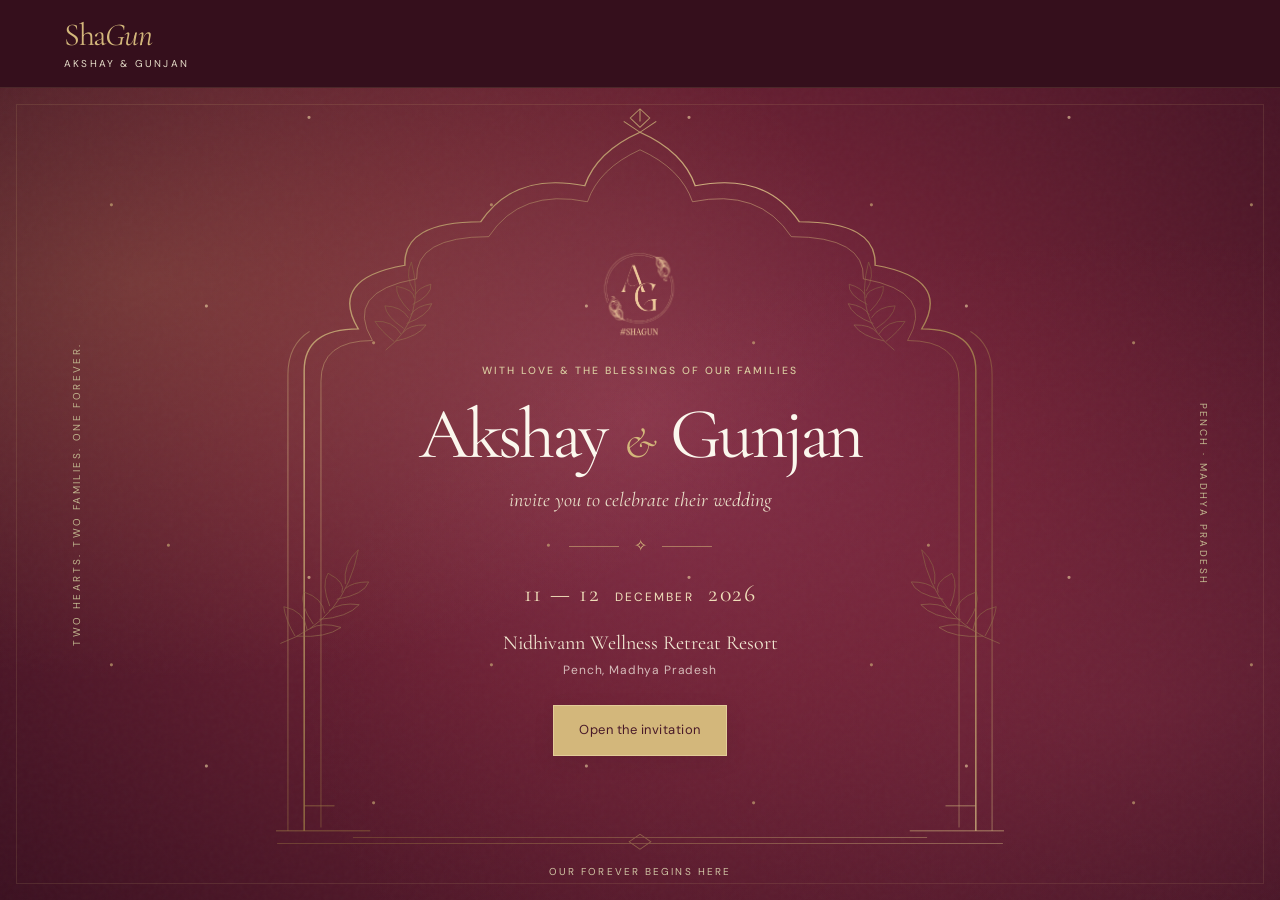
==== commit fada6e9b: "New Files Updating Invitation" ====
--- a/index.html
+++ b/index.html
@@ -1,773 +1,129 @@
-<!DOCTYPE html>
+<!doctype html>
 <html lang="en">
 <head>
-  <meta charset="UTF-8" />
-  <meta name="viewport" content="width=device-width, initial-scale=1" />
-  <meta name="theme-color" content="#20362d" />
-  <meta name="description" content="With the blessings of our families, Gunjan & Akshay invite you to #SHAGUN, 11–12 December 2026 at Nidhivann Wellness Retreat Resort, Pench." />
-  <meta property="og:type" content="website" />
-  <meta property="og:title" content="#SHAGUN | Gunjan & Akshay" />
-  <meta property="og:description" content="Where devotion meets forever. Join us in Pench, 11–12 December 2026." />
-  <title>#SHAGUN — Gunjan & Akshay | 11–12 December 2026</title>
-  <link rel="preconnect" href="https://fonts.googleapis.com" />
-  <link rel="preconnect" href="https://fonts.gstatic.com" crossorigin />
-  <link href="https://fonts.googleapis.com/css2?family=Cormorant+Garamond:wght@400;500;600;700&family=DM+Sans:wght@400;500;600;700&family=Great+Vibes&family=Noto+Serif+Devanagari:wght@400;500;600;700&display=swap" rel="stylesheet" />
-  <style>
-    :root{--forest:#1b342d;--forest2:#2b493a;--ink:#2b3731;--cream:#f9f5ec;--ivory:#fffdf8;--rose:#e8c9c3;--gold:#b49a63;--goldlight:#e8d5a6;--muted:#77766e;--border:rgba(125,110,77,.23);--serif:'Cormorant Garamond','Noto Serif Devanagari',Georgia,serif;--sans:'DM Sans',sans-serif}
-    *{box-sizing:border-box}html{scroll-behavior:smooth}body{margin:0;background:var(--cream);color:var(--ink);font-family:var(--sans);overflow-x:hidden}button,a{font:inherit}a{color:inherit;text-decoration:none}button{cursor:pointer}button:focus-visible,a:focus-visible,input:focus-visible,textarea:focus-visible{outline:3px solid #c59b53;outline-offset:4px}p{line-height:1.7}::selection{background:#dacb9e;color:#263729}h1,h2,h3,p{margin-top:0}h1,h2,h3{font-family:var(--serif);font-weight:500}.section{padding:96px 24px;position:relative}.container{width:min(1080px,100%);margin:auto}.section-head{text-align:center;max-width:750px;margin:0 auto 46px}.eyebrow{font-size:11px;text-transform:uppercase;letter-spacing:.32em;font-weight:700;color:#9d7f49}.section-head h2{font-size:clamp(44px,6vw,72px);line-height:.98;margin:14px 0 14px}.section-head p{color:#716e67;font-size:14px}.petal-divider{display:flex;align-items:center;justify-content:center;gap:15px;color:var(--gold);margin:21px auto}.petal-divider:before,.petal-divider:after{content:"";height:1px;width:55px;background:linear-gradient(90deg,transparent,var(--gold))}.petal-divider:after{transform:rotate(180deg)}.btn{display:inline-flex;align-items:center;justify-content:center;gap:10px;border:1px solid transparent;border-radius:40px;padding:13px 22px;font-size:12px;letter-spacing:.04em;font-weight:700;transition:transform .2s,background .2s,box-shadow .2s}.btn:hover{transform:translateY(-2px)}.btn-gold{background:var(--goldlight);color:#26342d;box-shadow:0 7px 25px #0002}.btn-line{background:transparent;border-color:var(--border);color:inherit}.btn-dark{background:var(--forest);color:#fff}.btn-small{padding:9px 14px;font-size:11px}.btn:disabled{opacity:.45;cursor:not-allowed}.button-row{display:flex;justify-content:center;gap:10px;flex-wrap:wrap}.ornamental{font-family:var(--serif);font-size:25px;line-height:1;color:var(--gold)}
-    /* Forest opening: hand-built decorative landscape, no downloaded stock image */
-    .portal{position:fixed;z-index:60;inset:0;display:grid;place-items:center;color:#f8f1e0;background:radial-gradient(ellipse at 50% 28%,#49634d 0%,#203a30 46%,#0b1e1b 100%);transition:opacity .9s,visibility .9s;overflow:hidden}.portal.hidden{opacity:0;visibility:hidden;pointer-events:none}.portal:before,.portal:after,.hero:before,.hero:after{content:"";position:absolute;pointer-events:none}.portal:before,.hero:before{inset:0;background:radial-gradient(ellipse at 50% 65%,transparent 38%,rgba(7,28,23,.5) 90%),repeating-linear-gradient(93deg,transparent 0 170px,rgba(10,31,23,.045) 171px 176px);z-index:1}.portal:after{inset:auto -5% -8% -5%;height:42%;background:linear-gradient(0deg,#0a1e19 12%,transparent),url("data:image/svg+xml,%3Csvg xmlns='http://www.w3.org/2000/svg' width='950' height='260' viewBox='0 0 950 260'%3E%3Cg fill='%230e2922'%3E%3Cpath d='M0 260V85l58 55 40-75 55 93 70-110 65 111 65-66 55 77 70-103 70 102 60-76 66 85 65-110 80 120 61-96 75 115v53Z'/%3E%3C/g%3E%3C/svg%3E") center bottom/cover no-repeat;z-index:1}.portal-inner{position:relative;z-index:5;text-align:center;width:min(680px,calc(100% - 36px));padding:42px 18px}.portal-symbol{width:min(220px,58vw);filter:drop-shadow(0 0 24px #ebd5a24c)}.portal-sub{color:#ead7ae;font-size:12px;letter-spacing:.24em;text-transform:uppercase}.portal h1{font-size:clamp(50px,8vw,90px);font-weight:400;line-height:1.05;margin:9px 0}.portal p{color:#eee7d6;font-family:var(--serif);font-size:clamp(20px,3vw,29px);max-width:500px;margin:22px auto 30px}.portal-mantra{font-family:'Noto Serif Devanagari',serif;font-size:16px;color:#f1d99b;letter-spacing:.02em}.fireflies{position:absolute;inset:0;overflow:hidden;pointer-events:none;z-index:2}.fireflies i{display:block;position:absolute;width:4px;height:4px;border-radius:100%;background:#edda9c;box-shadow:0 0 10px #f4e69e,0 0 24px #ffe1a1;animation:floaty 7s ease-in-out infinite alternate;opacity:.8}.fireflies i:nth-child(1){left:12%;top:27%}.fireflies i:nth-child(2){left:79%;top:20%;animation-delay:1.6s}.fireflies i:nth-child(3){left:24%;top:74%;animation-delay:3.1s}.fireflies i:nth-child(4){left:88%;top:72%;animation-delay:1s}.fireflies i:nth-child(5){left:68%;top:48%;animation-delay:4s}.fireflies i:nth-child(6){left:38%;top:32%;animation-delay:2.4s}.fireflies i:nth-child(7){left:5%;top:62%;animation-delay:5s}@keyframes floaty{from{transform:translate(0,10px);opacity:.3}to{transform:translate(24px,-36px);opacity:1}}.portal-shrine{position:absolute;z-index:2;width:min(840px,125vw);height:auto;left:50%;bottom:-16%;transform:translateX(-50%);opacity:.23;pointer-events:none}.hero-shrine{position:absolute;z-index:2;width:min(680px,95vw);left:50%;top:50%;transform:translate(-50%,-42%);opacity:.16;pointer-events:none}.portal-note{font-size:11px;color:#c5c9bb;margin-top:18px}
-    .topbar{position:fixed;top:0;z-index:40;width:100%;padding:12px max(18px,calc((100% - 1220px)/2));display:flex;justify-content:space-between;align-items:center;gap:20px;background:rgba(249,245,236,.91);backdrop-filter:blur(18px);border-bottom:1px solid #e5dccd}.brand{display:flex;align-items:center;gap:9px;font-family:var(--serif);font-weight:700;font-size:26px;line-height:1}.brand img{width:39px;height:39px;object-fit:contain}.brand span{font-family:var(--sans);font-size:10px;letter-spacing:.2em;font-weight:700}.top-links{display:flex;gap:24px;align-items:center}.top-links a{font-size:11px;letter-spacing:.07em;text-transform:uppercase;font-weight:700;color:#5d665d}.top-links a:hover{color:#a77e45}.nav-actions{display:flex;align-items:center;gap:8px}.mini{border:1px solid #d8cdb8;background:transparent;border-radius:50px;min-width:37px;height:37px;padding:0 9px;color:var(--forest);font-size:11px;font-weight:700}.mini.active{background:var(--forest);color:#fff}.mini.symbol{font-size:17px;min-width:37px}.mobile-scroll{display:none}
-    .hero{position:relative;min-height:820px;height:min(980px,100svh);display:flex;align-items:center;justify-content:center;overflow:hidden;background:radial-gradient(ellipse at 49% 40%,#526b54 0%,#355442 26%,#1d352e 62%,#102821 100%);color:#fff9ef;text-align:center}.hero:after{z-index:2;left:-3%;right:-3%;bottom:-1%;height:36%;background:linear-gradient(0deg,#0d261f,transparent),url("data:image/svg+xml,%3Csvg xmlns='http://www.w3.org/2000/svg' width='700' height='240' viewBox='0 0 700 240'%3E%3Cpath fill='%23172f26' d='M0 240V110l60 60 45-132 70 117 50-99 55 99 80-130 59 140 51-87 60 92 70-140 65 121 35-40V240Z'/%3E%3C/svg%3E") center bottom/cover no-repeat}.arch{position:absolute;z-index:1;top:7%;bottom:7%;left:50%;transform:translateX(-50%);width:min(730px,90%);border:2px solid rgba(228,205,149,.3);border-radius:48% 48% 4px 4px/32% 32% 4px 4px;box-shadow:0 0 0 12px #f3dca310,0 0 0 27px #e4d09508,inset 0 0 110px #ead6a113}.arch:before{content:"";position:absolute;inset:14px;border:1px solid #e1c17a30;border-radius:inherit}.tree{position:absolute;bottom:0;width:30%;height:85%;z-index:2;pointer-events:none;opacity:.85}.tree.left{left:-10px}.tree.right{right:-10px;transform:scaleX(-1)}.tree:before{content:"";position:absolute;left:15%;bottom:-12%;width:26%;height:120%;transform:rotate(-13deg);border-radius:45%;background:linear-gradient(90deg,#10271e,#1c3829)}.tree:after{content:"";position:absolute;left:-27%;top:-17%;height:75%;width:130%;border-radius:45%;background:radial-gradient(ellipse at 35% 45%,#32533a 8%,#1e392a 55%,transparent 72%);filter:blur(2px)}.hero-content{position:relative;z-index:6;padding:125px 20px 90px;max-width:860px}.hero .flute{font-family:var(--serif);letter-spacing:.28em;color:#ecd6a8;font-size:13px}.hero-logo{width:160px;max-width:42vw;filter:drop-shadow(0 0 12px #efd39d42);margin:0 auto 8px}.hero h1{font-size:clamp(66px,11vw,138px);line-height:.88;font-weight:400;margin:17px 0 25px;letter-spacing:-.045em;text-shadow:0 10px 25px #0003}.hero h1 .amp{font-family:'Great Vibes',cursive;font-size:.84em;color:#f1ce94;letter-spacing:0}.hero .date{font-size:12px;font-weight:600;letter-spacing:.28em;text-transform:uppercase;color:#e9d8b2}.hero .tag{font-size:11px;letter-spacing:.22em;margin-top:19px;color:#dfd4bb}.hero-scroll{position:absolute;z-index:6;bottom:24px;left:50%;transform:translateX(-50%);font-size:10px;letter-spacing:.16em;color:#e8d6ae}.hero-scroll:after{display:block;content:"";width:1px;height:40px;background:#ecdaa9;margin:12px auto 0}.hero-overlay-flower{position:absolute;z-index:3;left:50%;top:50%;width:570px;height:570px;transform:translate(-50%,-50%);border:1px dashed #f1d89b2c;border-radius:50%;pointer-events:none}
-    .intro{background:linear-gradient(180deg,#fffaf1,#f6efe4);text-align:center}.intro .mantra{color:#8b744b;font-family:'Noto Serif Devanagari';font-size:16px}.intro blockquote{font-family:var(--serif);font-size:clamp(24px,3.2vw,37px);font-weight:500;line-height:1.48;max-width:820px;margin:30px auto;color:#424b40}.intro .names{font-family:'Great Vibes',cursive;font-size:clamp(44px,7vw,76px);color:#9c7651;margin:21px 0}.family{border:1px solid var(--border);padding:39px 28px;background:#fff9f1;max-width:870px;margin:55px auto 0;position:relative}.family:before,.family:after{position:absolute;content:'✦';color:var(--gold);top:-11px;left:50%;transform:translateX(-50%);background:#fff9f1;padding:0 11px}.family:after{top:auto;bottom:-10px}.family-cols{display:grid;grid-template-columns:1fr 1fr;gap:35px}.family p{font-size:12px;color:#6c675f;margin:6px 0;line-height:1.8}.family strong{font-size:16px;color:#293a2f;font-family:var(--serif)}.family h3{font-size:28px;margin:8px 0 4px}.story{background:#eee9dc}.story-grid{display:grid;grid-template-columns:1fr 1fr;gap:70px;align-items:center}.frame{position:relative;min-height:480px;display:grid;place-items:center;padding:30px;border:1px solid var(--gold);background:linear-gradient(135deg,#d7dcce,#b3bea6 42%,#617c65);overflow:hidden}.frame:before{content:"";position:absolute;inset:15px;border:1px solid #ebdcacbb}.frame.story-portrait{padding:14px;background:linear-gradient(135deg,#f7f0e2,#e7dcc8 52%,#d8dfcf)}.frame.story-portrait img{position:absolute;inset:15px;width:calc(100% - 30px);height:calc(100% - 30px);object-fit:cover;border:1px solid #eadcb7;box-shadow:0 14px 30px rgba(31,44,34,.12)}.frame.story-portrait:after{content:"";position:absolute;inset:15px;background:linear-gradient(180deg,transparent 48%,rgba(31,44,34,.08) 100%);pointer-events:none}.frame-badge{position:absolute;left:32px;bottom:30px;z-index:2;background:rgba(255,250,242,.88);backdrop-filter:blur(8px);border:1px solid rgba(213,191,145,.9);padding:12px 16px;max-width:270px;color:#5e5548;box-shadow:0 10px 22px rgba(40,34,22,.1)}.frame-badge strong{display:block;font-family:var(--serif);font-size:18px;color:#37463a;margin-bottom:3px}.frame-badge span{font-size:11px;line-height:1.55;display:block}.story h2{text-align:left}.story .quote{font-family:var(--serif);font-size:clamp(25px,3vw,38px);line-height:1.3;color:#53644f;margin:22px 0}.story .story-copy{font-size:14px;color:#64645b;line-height:2}.story-note{font-size:11px;color:#92856b;font-style:italic}.photo-section{background:#fffaf1}.photo-grid{display:grid;grid-template-columns:repeat(3,1fr);gap:16px}.memory-card{position:relative;overflow:hidden;border:1px solid #d8cab0;background:#f7f0e3;aspect-ratio:4/5;box-shadow:0 18px 40px rgba(31,34,22,.06)}.memory-card img{width:100%;height:100%;object-fit:cover;display:block;transition:transform .7s ease}.memory-card:hover img{transform:scale(1.04)}.memory-card .caption{position:absolute;left:12px;right:12px;bottom:12px;padding:11px 13px;background:rgba(255,249,240,.84);backdrop-filter:blur(10px);border:1px solid rgba(230,213,181,.95);box-shadow:0 8px 18px rgba(44,35,22,.08)}.memory-card .caption b{display:block;font-family:var(--serif);font-size:17px;color:#2f3f34;margin-bottom:2px}.memory-card .caption span{display:block;font-size:11px;line-height:1.5;color:#665f54}.memory-card.portrait-wide{grid-column:span 2;aspect-ratio:8/5}.memory-card.portrait-wide .caption{max-width:320px}.photo-note{text-align:center;font-size:11px;color:#867b6a;margin-top:16px}.count-section{background:var(--forest);color:#fff8e8;text-align:center;padding:55px 20px}.count-section .eyebrow{color:#d8c69a}.countdown{display:flex;justify-content:center;gap:17px;flex-wrap:wrap;margin-top:21px}.count{min-width:90px}.count strong{font-family:var(--serif);font-weight:500;font-size:clamp(42px,6vw,72px);display:block;line-height:1}.count span{font-size:10px;letter-spacing:.22em;text-transform:uppercase;color:#bfc9b7}.count-dot{font-family:var(--serif);font-size:40px;color:#caa96a}.events{background:#fbf6ed}.days{display:flex;gap:10px;justify-content:center;margin-bottom:35px;flex-wrap:wrap}.day-tab{padding:11px 23px;background:#fff;border:1px solid #dfcfb6;border-radius:50px;color:#625c50;font-size:12px;font-weight:700}.day-tab.active{background:var(--forest);color:#fff;border-color:var(--forest)}.events-grid{display:grid;grid-template-columns:repeat(2,minmax(0,1fr));gap:18px}.event-card{border:1px solid #e0d8c8;border-radius:18px;padding:31px;position:relative;overflow:hidden;min-height:265px;background:#fff;box-shadow:0 18px 40px #0000000a}.event-card:before{position:absolute;content:"";top:0;left:0;width:6px;height:100%;background:var(--event-accent)}.event-card:after{content:"";position:absolute;inset:auto -50px -55px auto;width:180px;height:180px;border-radius:50%;background:radial-gradient(circle at center,var(--event-glow),transparent 68%);opacity:.45;pointer-events:none}.event-card .ev-num{float:right;font-family:var(--serif);font-size:44px;color:#d9d0c0;line-height:1}.event-card .ev-label{font-size:10px;text-transform:uppercase;letter-spacing:.2em;color:#80766b;font-weight:700}.event-card h3{font-size:clamp(34px,4.2vw,51px);margin:9px 0 7px;line-height:1}.event-card p{font-size:13px;color:#726f68;margin:10px 0 17px}.event-card .ev-time{font-size:13px;font-weight:700;color:#3f4a3f}.event-card .ev-actions{display:flex;gap:9px;flex-wrap:wrap}.event-card .ev-mood{display:flex;flex-wrap:wrap;gap:7px;margin:0 0 18px}.event-card .ev-mood span{font-size:10px;letter-spacing:.08em;text-transform:uppercase;padding:7px 11px;border-radius:999px;background:#ffffffbd;border:1px solid #e8decb;color:#645f58;font-weight:700;backdrop-filter:blur(8px)}.event-card[hidden]{display:none}.night-note{max-width:700px;margin:24px auto 0;text-align:center;font-size:12px;color:#766e60}.event-card.haldi{--event-accent:#edba40;--event-glow:#f7d768;background:linear-gradient(135deg,#fff7d7,#fff9ef 45%,#fff)}.event-card.sangeet{--event-accent:#796384;--event-glow:#bfa1db;background:linear-gradient(135deg,#f1e8fb,#fff 60%)}.event-card.baraat{--event-accent:#bd5540;--event-glow:#f3ba87;background:linear-gradient(135deg,#fff0e5,#fff 60%)}.event-card.reception{--event-accent:#cda66d;--event-glow:#f0d9ab;background:linear-gradient(135deg,#fbf2e3,#fff 60%)}.event-card.pheras{--event-accent:#263b66;--event-glow:#8ea9de;background:linear-gradient(135deg,#eef2fd,#fff 60%)}.events .allcal{margin-top:28px;text-align:center}.venue{background:#efe9df}.venue-grid{display:grid;grid-template-columns:1fr 1fr;gap:45px;align-items:center}.venue-art{min-height:450px;position:relative;background:radial-gradient(ellipse at 50% 65%,#b4bba0,#456f57 55%,#173a2e);overflow:hidden;border:10px solid #f8f3e7;box-shadow:0 20px 60px #213d2b18;display:flex;align-items:center;justify-content:center}.venue-art:before{content:"";position:absolute;width:210px;height:270px;bottom:30px;background:linear-gradient(90deg,#d7b577,#e5cf99,#bc985f);clip-path:polygon(20% 100%,20% 28%,30% 28%,30% 20%,50% 1%,70% 20%,70% 28%,80% 28%,80% 100%);opacity:.64}.venue-art:after{content:"";position:absolute;width:70px;height:165px;bottom:30px;background:#244538;clip-path:polygon(0 100%,0 36%,50% 0,100% 36%,100% 100%)}.venue-badge{position:relative;z-index:2;align-self:flex-start;margin-top:22px;color:#fff3d9;border:1px solid #e4d6a288;padding:10px 19px;font-family:var(--serif);font-size:18px;letter-spacing:.04em;background:#1e403777}.venue h3{font-size:43px;line-height:1.07}.venue p{font-size:14px;color:#625f58}.transport{display:grid;grid-template-columns:repeat(3,1fr);gap:15px;margin-top:42px}.transport-card{background:#fffaf3;border:1px solid #ddd2c1;padding:23px}.transport-card .icon{font-size:29px;color:#9c8154}.transport-card h4{font-size:15px;margin:13px 0 7px}.transport-card p{font-size:12px;color:#747066;margin:0}.faint{color:#8d877d;font-size:11px}.wishes{background:radial-gradient(ellipse at 52% 0%,#344a3e,#1b342d 68%);color:#f6f1e5}.wishes .section-head p{color:#cdc8b8}.wishes .eyebrow{color:#ddbe8e}.wish-wrap{display:grid;grid-template-columns:1fr 1fr;gap:30px}.wish-card{background:#fffaf3;color:var(--ink);padding:28px;border:1px solid #e4d1a5}.field{display:block;font-size:11px;text-transform:uppercase;letter-spacing:.14em;color:#8d7856;font-weight:700;margin:15px 0 8px}.wish-card input,.wish-card textarea{width:100%;border:1px solid #d9ceb8;padding:13px 14px;border-radius:2px;font-size:14px;background:#fffdf9;color:#26392f}.wish-card textarea{height:130px;resize:vertical}.wish-card h3{font-size:32px}.wish-preview{padding:34px;display:flex;flex-direction:column;justify-content:center;text-align:center;border:1px solid #e2cea17b;position:relative;min-height:300px}.wish-preview:before,.wish-preview:after{content:'❦';position:absolute;color:#bc9e6c;left:16px;top:13px;font-size:25px}.wish-preview:after{left:auto;top:auto;bottom:13px;right:16px;transform:rotate(180deg)}.wish-preview h3{font-size:32px;color:#eed7ab}.wish-preview p{font-family:var(--serif);font-size:23px;line-height:1.4;word-wrap:break-word}.wish-preview small{font-size:11px;color:#d4cab7}.wish-disclaimer{font-size:11px;color:#c9c0ac;margin-top:20px}.final{padding:90px 24px;background:linear-gradient(180deg,#f4ede1,#e8ded1);text-align:center}.final img{width:160px;max-width:40%;opacity:.9}.final h2{font-size:clamp(50px,9vw,98px);margin:13px 0 9px}.final .love{font-family:var(--serif);font-style:italic;font-size:24px;color:#77694e}.footer{background:#152d25;color:#dcd6c2;padding:24px 20px;text-align:center;font-size:11px}.footer strong{color:#e7c994;letter-spacing:.2em}.footer-note{opacity:.8;margin-top:9px}.hidden-text{display:none!important}.toast{position:fixed;z-index:100;bottom:25px;left:50%;transform:translateX(-50%) translateY(30px);background:#203d30;color:#fff;padding:12px 20px;border-radius:5px;opacity:0;pointer-events:none;transition:.25s;font-size:12px;max-width:90%;text-align:center}.toast.visible{opacity:1;transform:translateX(-50%) translateY(0)}
-
-
-    /* V4 — Immersive event films: five full-screen, original animated invitation pages. */
-    .event-card{position:relative;cursor:pointer;transition:transform .28s ease, box-shadow .28s ease,border-color .28s ease;border-radius:16px;overflow:hidden}
-    .event-card:hover,.event-card:focus-visible{transform:translateY(-5px);box-shadow:0 24px 65px rgba(75,54,28,.16);border-color:#c3a369}
-    .event-card .ev-actions{justify-content:flex-start;gap:9px;align-items:center;margin-top:10px}
-    .event-card .explore-cta{background:#234537;color:#fffdf3;border:1px solid #234537;letter-spacing:.06em;box-shadow:0 8px 18px #102d281c}
-    .event-card .explore-cta:hover{background:#ab8851;border-color:#ab8851;color:#fff}
-    .event-note{font-size:12px;color:#906d47;margin-top:11px;text-align:center}
-    .immersive{position:fixed;inset:0;z-index:120;display:grid;place-items:stretch;overflow:auto;overscroll-behavior:contain;visibility:hidden;opacity:0;pointer-events:none;transition:opacity .55s ease,visibility .55s ease;color:#fbf5e8;background:#102e2d}
-    .immersive.open{visibility:visible;opacity:1;pointer-events:auto}
-    .immersive .xp-bg{position:absolute;inset:-4%;background-position:center;background-size:cover;background-repeat:no-repeat;transform:scale(1.04);will-change:transform;transition:background-image .2s;animation:xp-pan 18s ease-in-out alternate infinite}
-    @keyframes xp-pan{from{transform:scale(1.06) translateX(-1.25%)}to{transform:scale(1.13) translateX(1.25%)}}
-    .immersive:before{content:"";position:absolute;inset:0;z-index:1;background:linear-gradient(90deg,rgba(5,27,29,.87) 0%,rgba(10,33,34,.71) 33%,rgba(8,26,29,.06) 81%),linear-gradient(0deg,rgba(9,30,32,.57),transparent 40%,rgba(11,30,27,.23));pointer-events:none}
-    .immersive.haldi:before,.immersive.reception:before{background:linear-gradient(90deg,rgba(62,41,23,.91) 0%,rgba(88,55,27,.74) 34%,rgba(62,38,14,.02) 79%),linear-gradient(0deg,rgba(71,38,15,.42),transparent 42%)}
-    .immersive.sangeet:before{background:linear-gradient(90deg,rgba(15,19,46,.95) 0%,rgba(24,23,58,.78) 37%,rgba(24,21,51,.02) 84%),linear-gradient(0deg,rgba(25,13,45,.64),transparent 45%)}
-    .immersive.baraat:before{background:linear-gradient(90deg,rgba(65,32,26,.91) 0%,rgba(93,52,32,.67) 37%,rgba(50,28,23,.03) 80%),linear-gradient(0deg,rgba(40,26,22,.52),transparent 45%)}
-    .immersive.pheras:before{background:linear-gradient(90deg,rgba(8,24,35,.93) 0%,rgba(14,26,42,.72) 38%,rgba(5,21,34,.02) 83%),linear-gradient(0deg,rgba(11,21,34,.65),transparent 40%)}
-    .xp-texture{position:absolute;inset:0;z-index:1;pointer-events:none;opacity:.13;background-image:radial-gradient(#fff7da 0.7px,transparent .9px);background-size:20px 20px;mask-image:linear-gradient(90deg,#000,transparent)}
-    .xp-top{z-index:5;position:relative;display:flex;justify-content:space-between;align-items:center;gap:14px;padding:17px 35px;min-height:78px}
-    .xp-brand{display:flex;align-items:center;gap:12px;letter-spacing:.27em;text-transform:uppercase;font-size:12px;font-weight:700;color:#fff0cd}
-    .xp-brand img{width:50px;height:50px;object-fit:contain;background:#fff9efed;border-radius:50%;padding:4px;box-shadow:0 8px 22px #0004}
-    .xp-topright{display:flex;align-items:center;gap:12px}
-    .xp-top-note{font-size:10px;letter-spacing:.19em;text-transform:uppercase;color:#f9e5b9b3}
-    .xp-close{width:45px;height:45px;display:grid;place-items:center;background:#fff8e620;border:1px solid #fff0d96e;border-radius:50%;color:#fffaf0;font-size:25px;cursor:pointer;transition:.25s}
-    .xp-close:hover{background:#fff5e4;color:#283a31;transform:rotate(90deg)}
-    .xp-layout{z-index:3;position:relative;display:grid;grid-template-columns:minmax(0,580px) 1fr;align-items:center;min-height:min(730px,calc(100svh - 161px));padding:24px max(32px,calc((100vw - 1370px)/2));max-width:100%;gap:20px}
-    .xp-content{padding:32px 0 26px;max-width:575px;animation:xp-rise .85s cubic-bezier(.16,1,.3,1)}
-    .immersive:not(.open) .xp-content{animation:none}
-    @keyframes xp-rise{from{transform:translateY(30px);opacity:0}to{transform:translateY(0);opacity:1}}
-    .xp-kicker{font-size:11px;letter-spacing:.37em;font-weight:700;text-transform:uppercase;color:#f2d8a4;margin-bottom:19px}
-    .xp-ornament{font-family:'Noto Serif Devanagari',Georgia,serif;font-size:22px;color:#f9e6b4;margin:0 0 22px}
-    .xp-headline{font-family:var(--serif);font-size:clamp(68px,8.2vw,118px);letter-spacing:-.025em;line-height:.82;margin:0 0 22px;text-shadow:0 8px 24px #0004;font-weight:500}
-    .xp-subheadline{font-size:clamp(24px,3vw,35px);font-family:var(--serif);font-style:italic;line-height:1.17;color:#fce9be;max-width:500px;margin-bottom:22px}
-    .xp-story{font-size:14px;line-height:1.85;max-width:465px;color:#fbf2deeb;margin:0 0 24px}
-    .xp-info{display:flex;align-items:center;gap:14px;flex-wrap:wrap;margin:8px 0 18px;border-top:1px solid #f0d9a75c;padding-top:22px}
-    .xp-info strong{font-family:var(--serif);font-size:24px;letter-spacing:.01em;font-weight:600;color:#fff2d5}
-    .xp-info small{font-size:10px;letter-spacing:.15em;text-transform:uppercase;color:#fff2d5ba}
-    .xp-sep{width:4px;height:4px;background:#dfc18d;border-radius:50%}
-    .xp-actions{display:flex;gap:10px;flex-wrap:wrap;margin-top:24px}
-    .xp-action{padding:13px 21px;border-radius:100px;font-weight:700;font-size:12px;letter-spacing:.04em;background:#f8e6bf;color:#314236;border:1px solid transparent;cursor:pointer;transition:.25s}
-    .xp-action:hover{transform:translateY(-2px);box-shadow:0 12px 25px #0003}
-    .xp-action.secondary{background:#f8f5eb12;border-color:#f8e6bf66;color:#fff8eb}
-    .xp-right{min-height:350px;position:relative;display:flex;align-items:end;justify-content:end;padding:0 30px 10px 0}
-    .xp-quote{font-family:var(--serif);font-style:italic;line-height:1.3;font-size:clamp(18px,2.5vw,27px);letter-spacing:.025em;text-align:right;color:#ffefc9;text-shadow:0 4px 15px #0005;max-width:400px;opacity:.95}
-    .xp-quote:before{content:'❦';display:block;font-style:normal;color:#f0ce84;font-size:36px;margin-bottom:4px}
-    .xp-bottom{z-index:5;position:relative;display:flex;align-items:center;justify-content:space-between;gap:16px;max-width:100%;min-height:80px;padding:15px 35px;border-top:1px solid #f9e4b34d;background:#102d2a16;backdrop-filter:blur(3px)}
-    .xp-footnote{font-size:11px;letter-spacing:.09em;color:#fff0d9c9}
-    .xp-control{display:flex;gap:8px;align-items:center}
-    .xp-nav{font-family:var(--sans);font-size:11px;letter-spacing:.05em;padding:11px 14px;border:1px solid #f8e0af5c;background:#f9ecd31c;border-radius:999px;color:#fff3dd;cursor:pointer}
-    .xp-nav:hover{background:#fbe4bd;color:#29392e}
-    .xp-count{font-family:var(--serif);font-size:24px;color:#f2dfb8;min-width:61px;text-align:center}
-    .xp-particles{pointer-events:none;position:absolute;inset:0;z-index:2;overflow:hidden}
-    .xp-particle{position:absolute;left:var(--x);top:var(--y);width:var(--s);height:var(--s);background:var(--c,#f6d18f);border-radius:45% 0 55% 5%;transform:translate3d(0,0,0) rotate(var(--r));opacity:0;box-shadow:0 0 11px #ffe4a160;animation:xp-fall var(--d) linear var(--delay) infinite}
-    .immersive.sangeet .xp-particle{border-radius:50%;box-shadow:0 0 8px #fff0c9,0 0 24px #ffdfb9;animation:xp-shimmer var(--d) ease-in-out var(--delay) infinite alternate}
-    .immersive.pheras .xp-particle{border-radius:50%;box-shadow:0 0 7px #fee9ad,0 0 17px #ffe7a7}
-    @keyframes xp-fall{0%{transform:translate3d(0,-40px,0) rotate(var(--r));opacity:0}8%{opacity:.83}85%{opacity:.78}100%{transform:translate3d(var(--drift),110vh,0) rotate(calc(var(--r) + 470deg));opacity:0}}
-    @keyframes xp-shimmer{0%{transform:scale(.4);opacity:.1}50%{opacity:.85}100%{transform:scale(1.8);opacity:.18}}
-    @media (max-width:850px){.xp-layout{grid-template-columns:1fr;align-items:start;gap:0;min-height:calc(100svh - 150px);padding:18px 29px}.xp-content{padding:22px 0 18px}.xp-right{min-height:30px;align-items:center;justify-content:flex-start;padding:0}.xp-quote{text-align:left;font-size:21px}.xp-quote:before{display:none}.immersive:before,.immersive.haldi:before,.immersive.sangeet:before,.immersive.baraat:before,.immersive.reception:before,.immersive.pheras:before{background:linear-gradient(90deg,rgba(7,24,30,.76),rgba(11,26,32,.32)),linear-gradient(0deg,rgba(9,24,31,.83),rgba(9,24,31,.02) 80%)}.xp-headline{font-size:clamp(69px,10vw,105px)}.xp-subheadline{font-size:28px}.xp-top{padding:14px 22px}.xp-bottom{padding:14px 22px}}
-    @media (max-width:550px){.xp-layout{padding:14px 24px;min-height:calc(100svh - 144px)}.xp-headline{font-size:clamp(63px,16vw,92px);margin-bottom:17px}.xp-story{font-size:12px;line-height:1.65;margin:0 0 14px}.xp-kicker{font-size:9px;letter-spacing:.19em}.xp-subheadline{font-size:23px;margin-bottom:14px}.xp-ornament{font-size:18px;margin-bottom:9px}.xp-info{padding-top:12px;margin-top:2px;margin-bottom:10px}.xp-info strong{font-size:19px}.xp-info small{font-size:9px}.xp-actions{margin-top:12px}.xp-action{padding:10px 14px;font-size:10px}.xp-right{display:none}.xp-top-note{display:none}.xp-brand{font-size:11px;letter-spacing:.13em}.xp-brand img{width:40px;height:40px}.xp-top{min-height:58px;padding:8px 16px}.xp-close{width:38px;height:38px}.xp-bottom{min-height:62px;padding:9px 14px}.xp-footnote{font-size:9px;max-width:122px}.xp-nav{padding:8px 10px;font-size:10px}.xp-count{font-size:19px;min-width:40px}}
-    @media(prefers-reduced-motion:reduce){.immersive .xp-bg,.xp-particle,.xp-content{animation:none!important}}
-
-    @media(max-width:900px){.top-links{gap:12px}.top-links a{font-size:10px}.story-grid,.venue-grid,.scene-card,.scene-card.reverse{grid-template-columns:1fr;gap:32px}.scene-card.reverse .scene-visual,.scene-card.reverse .scene-copy{order:initial}.transport{grid-template-columns:1fr 1fr}.tree{width:25%}.hero{min-height:720px}}
-    @media(max-width:700px){.topbar{padding:8px 12px;gap:6px}.top-links{display:none}.mobile-scroll{display:flex;position:fixed;bottom:0;z-index:45;left:0;right:0;background:#fffaf3ee;backdrop-filter:blur(12px);justify-content:space-around;padding:8px 4px max(9px,env(safe-area-inset-bottom));border-top:1px solid #ddd3bc}.mobile-scroll a{font-size:10px;font-weight:700;color:#4d6251;padding:7px 3px}.hero{height:750px;min-height:650px}.hero-content{padding:100px 15px}.tree{width:36%;opacity:.7}.hero h1{font-size:clamp(55px,13vw,86px)}.hero-logo{width:130px}.section{padding:65px 18px}.section-head{margin-bottom:32px}.section-head h2{font-size:50px}.family-cols,.story-grid,.venue-grid,.wish-wrap,.scene-card,.scene-card.reverse{grid-template-columns:1fr}.family{padding:27px 17px}.family-cols{gap:12px}.story .frame{min-height:380px}.events-grid{grid-template-columns:1fr}.event-card{min-height:220px;padding:25px}.scene-copy{padding:25px 22px}.scene-visual{min-height:255px}.visual-title{font-size:44px}.visual-title small{font-size:13px}.transport{grid-template-columns:1fr}.photo-grid{grid-template-columns:1fr 1fr}.memory-card.portrait-wide{grid-column:span 2;aspect-ratio:4/5}.count{min-width:60px}.countdown{gap:8px}.count-dot{font-size:30px}.wish-wrap{gap:15px}.final{padding:70px 18px 98px}.footer{padding-bottom:72px}.intro blockquote{font-size:28px}.portal-inner{padding:18px 8px}.portal h1{font-size:56px}.portal-symbol{width:180px}}
-    @media(prefers-reduced-motion:reduce){html{scroll-behavior:auto}.fireflies i{animation:none}.btn{transition:none}.portal{transition:none}}
-    @media print{.portal,.topbar,.mobile-scroll,.nav-actions,.hero-scroll,.fireflies,.btn,.wishes,.photo-section,.toast,.footer{display:none!important}.hero{height:350px;min-height:350px;-webkit-print-color-adjust:exact;print-color-adjust:exact}.section{padding:34px 20px}.story-grid{grid-template-columns:1fr 1fr}.frame{min-height:200px}.events-grid{grid-template-columns:repeat(2,1fr)}.event-card{min-height:145px;padding:14px}.count-section{display:none}.venue-grid{grid-template-columns:1fr 1fr}.venue-art{min-height:220px}}
-
-    /* V5 - Scroll journey: auto-enter, cinematic crossfades, and a graceful finish. */
-    .event-note{font-size:13px;max-width:660px;margin:14px auto 6px;line-height:1.7;color:#886a45}
-    .journey-hint{display:inline-flex;align-items:center;gap:10px;padding:9px 17px;border:1px solid #d8c6a7;border-radius:100px;background:#fffaf4;color:#65533d;letter-spacing:.02em}
-    .journey-hint:before{content:'✧';color:#b1915b;font-size:19px}
-    .immersive .xp-bg{opacity:0;transition:opacity .85s ease;backface-visibility:hidden}
-    .immersive .xp-bg.is-shown{opacity:1}
-    .xp-scroll-cue{display:flex;align-items:center;gap:10px;font-size:10px;letter-spacing:.095em;text-transform:uppercase;color:#f9e6c9;opacity:.86;white-space:normal;max-width:340px;line-height:1.5}
-    .xp-scroll-cue:before{content:'↓';border:1px solid #f5dfb8a6;width:27px;height:27px;min-width:27px;display:grid;place-items:center;border-radius:50%;font-size:17px;animation:cue-pulse 2.1s ease-in-out infinite}
-    @keyframes cue-pulse{50%{transform:translateY(4px);box-shadow:0 4px 17px #ffe8bc40}}
-    .xp-bottom{flex-wrap:wrap;row-gap:11px}
-    .xp-progress{display:flex;align-items:center;justify-content:center;gap:8px;position:absolute;left:50%;top:50%;transform:translate(-50%,-50%);z-index:8}
-    .xp-dot{width:9px;height:9px;border-radius:50%;padding:0;border:1px solid #fff5d3ad;background:#f9ebcb50;cursor:pointer;transition:width .25s,background .25s,transform .25s}
-    .xp-dot[aria-current="step"]{width:32px;border-radius:20px;background:#f9e0aa}
-    .xp-dot:hover{transform:scale(1.15);background:#fff0ce}
-    .xp-nav:disabled{opacity:.3;cursor:default;pointer-events:none}
-    .xp-finale[hidden]{display:none!important}
-    .xp-finale{position:absolute;inset:0;z-index:12;display:grid;place-items:center;padding:44px 22px;overflow:auto;text-align:center;background:radial-gradient(ellipse at 50% 30%,#3e5747 0%,#203b33 40%,#0a211f 100%);color:#fff6e3;animation:xp-finale-appear .85s ease both}
-    .xp-finale:before{content:"";position:absolute;inset:22px;pointer-events:none;border:1px solid #d9bc7e55;border-radius:min(15vw,90px) min(15vw,90px) 18px 18px;box-shadow:inset 0 0 0 10px #e6d0990b,inset 0 0 0 28px #e6d0990a}
-    .xp-finale:after{content:'✦  ❀  ✦';position:absolute;bottom:28px;left:50%;transform:translateX(-50%);color:#e7cf9d;letter-spacing:10px;font-size:18px}
-    @keyframes xp-finale-appear{from{opacity:0;transform:scale(1.035)}to{opacity:1;transform:scale(1)}}
-    .xp-finale-inner{position:relative;z-index:2;max-width:770px;width:100%;padding:20px 12px}
-    .xp-finale img{width:125px;height:125px;object-fit:contain;filter:drop-shadow(0 8px 22px #121c1144)}
-    .xp-finale .xp-finale-kicker{font-size:11px;letter-spacing:.32em;text-transform:uppercase;color:#e6cc98;font-weight:700;margin:13px 0 12px}
-    .xp-finale h2{font-size:clamp(43px,6vw,77px);font-weight:500;line-height:.96;margin:12px 0 22px}
-    .xp-finale p{font-family:var(--serif);font-size:clamp(20px,2.6vw,30px);line-height:1.35;color:#eee2ce;max-width:620px;margin:0 auto 25px}
-    .xp-finale-buttons{display:flex;gap:12px;justify-content:center;flex-wrap:wrap}
-    .xp-finale-buttons button{border-radius:999px;padding:13px 23px;font-weight:700;font-size:12px;cursor:pointer;border:1px solid #e8d1a9;transition:transform .2s,background .2s}
-    .xp-finale-buttons button:hover{transform:translateY(-3px)}
-    #xpReturn{background:#e6cd97;color:#253e31}
-    #xpResume{background:transparent;color:#f8ead0}
-    #xpReplay{background:transparent;color:#f8ead0;border-color:#e6d09977}
-    .xp-finale .xp-finale-endnote{font-size:12px;letter-spacing:.06em;color:#d9d2c2;margin-top:19px}
-    @media(max-width:1100px){.xp-progress{position:relative;transform:none;left:auto;top:auto;order:3;flex-basis:100%}.xp-scroll-cue{flex:1}}
-    @media(max-width:550px){.xp-scroll-cue{font-size:9px;max-width:160px}.xp-scroll-cue:before{display:none}.xp-bottom{gap:7px;justify-content:space-between}.xp-control{gap:3px}.xp-progress{gap:10px}.xp-finale{padding:25px 18px}.xp-finale:before{inset:12px}.xp-finale img{width:105px;height:105px}.xp-finale h2{font-size:clamp(43px,12vw,64px)}.xp-finale p{font-size:22px}.xp-finale-buttons button{font-size:11px;padding:11px 15px}}
-    @media(prefers-reduced-motion:reduce){.xp-scroll-cue:before,.xp-finale{animation:none!important}.immersive .xp-bg{transition:none!important}}
-
-
-    /* V7 · actual uploaded wedding soundtrack, with a discreet floating player */
-    .music-dock{position:fixed;right:18px;bottom:20px;z-index:160;width:min(455px,calc(100vw - 26px));display:flex;align-items:center;gap:11px;padding:11px 13px;background:linear-gradient(130deg,rgba(24,53,43,.98),rgba(31,67,53,.97));border:1px solid rgba(229,201,145,.56);border-radius:18px;color:#f7eacb;box-shadow:0 18px 65px #09191055;backdrop-filter:blur(12px);opacity:0;transform:translateY(22px);pointer-events:none;transition:opacity .5s ease,transform .5s ease}
-    .music-dock.shown{opacity:1;transform:translateY(0);pointer-events:auto}
-    .music-play{width:38px;height:38px;flex:0 0 38px;border:1px solid #f3deba66;border-radius:50%;background:#e5d0a3;color:#243a30;font-size:17px;line-height:1;display:grid;place-items:center;cursor:pointer}
-    .music-play:hover{background:#f6e2b8}
-    .music-info{min-width:0;flex:1}
-    .music-eyebrow{font-size:8px;font-weight:700;letter-spacing:.17em;text-transform:uppercase;color:#e2cd98}
-    .music-title{margin:3px 0 5px;font-family:var(--serif);font-size:17px;line-height:1.05;white-space:nowrap;overflow:hidden;text-overflow:ellipsis;color:#fff5de}
-    .music-timeline{display:flex;align-items:center;gap:8px}
-    .music-timeline input{width:100%;min-width:0;flex:1;accent-color:#dfc68b;cursor:pointer;height:12px;background:transparent}
-    .music-timeline time{font-family:var(--sans);font-size:9px;color:#d6cfbd;min-width:62px;text-align:right;font-variant-numeric:tabular-nums}
-    .music-icon{border:0;background:transparent;color:#fff1d6;cursor:pointer;font-size:19px;line-height:1;min-width:24px;min-height:32px;padding:0 2px}
-    .music-icon:hover{color:#e5c380}
-    .music-icon[aria-pressed="true"]{color:#edc26d}
-    .music-volume{width:50px;accent-color:#e6cb8b;cursor:pointer}
-    .music-dock .music-repeat{font-size:23px}
-    .music-icon:focus-visible,.music-play:focus-visible,.music-dock input:focus-visible{outline:2px solid #f6cf7e;outline-offset:4px}
-    @media(max-width:700px){.music-dock{bottom:calc(65px + env(safe-area-inset-bottom));right:8px;width:min(370px,calc(100vw - 16px));gap:7px;padding:9px 10px;border-radius:15px}.music-play{width:33px;height:33px;flex-basis:33px;font-size:15px}.music-title{font-size:15px}.music-eyebrow{font-size:7px}.music-volume{width:30px}.music-dock .music-repeat{font-size:19px}.music-timeline time{min-width:55px;font-size:8px}}
-    @media(max-width:390px){.music-dock{gap:5px}.music-volume{width:26px}.music-icon{min-width:20px}.music-timeline time{min-width:48px}}
-    @media(prefers-reduced-motion:reduce){.music-dock{transition:none}}
-    @media print{.music-dock{display:none!important}}
-  
-    /* V8 — Private, Google Sheets-backed wishes. Maintains the V7 visual design. */
-    .wish-status{margin-top:14px;min-height:1.5em;font-size:12px;line-height:1.6;color:#586e5a}
-    .wish-status[data-state="sending"]{color:#866937}
-    .wish-status[data-state="success"]{color:#28643f;font-weight:600}
-    .wish-status[data-state="warning"]{color:#995830}
-    .wish-card .wish-honeypot{position:absolute!important;left:-9999px!important;top:auto!important;width:1px!important;height:1px!important;overflow:hidden!important}
-    .wish-card button:disabled{opacity:.65;cursor:progress}
-    .wish-disclaimer strong{color:#f3deaf}
-
-  </style>
+  <meta charset="UTF-8">
+  <meta name="viewport" content="width=device-width, initial-scale=1">
+  <meta name="theme-color" content="#681f32">
+  <title>SHAGUN Wedding Invitation</title>
+  <meta name="description" content="With the blessings of our families, join Gunjan & Akshay for their wedding celebrations, 11–12 December 2026 at Nidhivann Wellness Retreat Resort, Pench.">
+  <meta property="og:title" content="SHAGUN Wedding Invitation">
+  <meta property="og:description" content="A celebration of love, family and forever. 11–12 December 2026 · Pench.">
+  <meta property="og:type" content="website">
+  <!-- Add og:url with your final GitHub Pages URL after publishing. -->
+  <meta property="og:site_name" content="SHAGUN Wedding Invitation">
+  <meta property="og:image" content="./assets/shagun-whatsapp-hero-v1.jpg">
+  <meta property="og:image:secure_url" content="./assets/shagun-whatsapp-hero-v1.jpg">
+  <meta property="og:image:type" content="image/jpeg">
+  <meta property="og:image:width" content="1108">
+  <meta property="og:image:height" content="814">
+  <meta property="og:image:alt" content="Gunjan &amp; Akshay’s maroon and gold wedding invitation, 11–12 December 2026 at Nidhivann Wellness Retreat Resort, Pench">
+  <meta name="twitter:card" content="summary_large_image">
+  <meta name="twitter:title" content="SHAGUN Wedding Invitation">
+  <meta name="twitter:description" content="A celebration of love, family and forever. 11–12 December 2026 · Pench.">
+  <meta name="twitter:image" content="./assets/shagun-whatsapp-hero-v1.jpg">
+  <link rel="icon" href="assets/shagun-monogram.png">
+  <link rel="preconnect" href="https://fonts.googleapis.com">
+  <link rel="preconnect" href="https://fonts.gstatic.com" crossorigin>
+  <link href="https://fonts.googleapis.com/css2?family=Cormorant+Garamond:ital,wght@0,400;0,500;0,600;1,400;1,500&family=DM+Sans:wght@400;500;600&family=Noto+Serif+Devanagari:wght@400&display=swap" rel="stylesheet">
+  <script>if ('scrollRestoration' in history) history.scrollRestoration = 'manual'; if (location.hash) history.replaceState(null, '', location.pathname + location.search);</script>
+  <link rel="stylesheet" href="styles.css">
+  <script type="module" src="app.js"></script>
 </head>
-<body>
-  <div class="portal" id="portal" role="dialog" aria-modal="true" aria-label="Enter the wedding invitation">
-    <div class="fireflies" aria-hidden="true"><i></i><i></i><i></i><i></i><i></i><i></i><i></i></div>
-    <img class="portal-shrine" src="assets/temple-silhouette.svg" alt="" aria-hidden="true" /><div class="portal-inner">
-      <div class="portal-mantra">ॐ श्री गणेशाय नमः</div>
-      <img class="portal-symbol" src="assets/shagun-monogram.png" alt="AG peacock feather monogram, hashtag SHAGUN" />
-      <div class="portal-sub" data-en="An invitation from our hearts" data-hi="दो दिलों से स्नेहिल निमंत्रण">An invitation from our hearts</div>
-      <h1 data-en="Gunjan & Akshay" data-hi="गुंजन और अक्षय">Gunjan & Akshay</h1>
-      <p data-en="Where the whisper of a flute meets the music of two hearts." data-hi="जहाँ बाँसुरी की तान में दो दिलों का मिलन गूँज उठे।">Where the whisper of a flute meets the music of two hearts.</p>
-      <button class="btn btn-gold" id="enterBtn" data-en="✦ Enter Our Wedding" data-hi="✦ शुभ विवाह में पधारें">✦ Enter Our Wedding</button>
-      <div class="portal-note" data-en="Tap to enter · Your chosen wedding song begins when you enter" data-hi="प्रवेश करें · आपके प्रवेश करते ही आपका चुना हुआ विवाह गीत बजेगा">Tap to enter · Your chosen wedding song begins when you enter</div>
-    </div>
-  </div>
-  <header class="topbar">
-    <a class="brand" href="#home" aria-label="Back to beginning"><img src="assets/shagun-monogram.png" alt="" /><span>#SHAGUN</span></a>
-    <nav class="top-links" aria-label="Primary navigation">
-      <a href="#story" data-en="Our Story" data-hi="हमारी कहानी">Our Story</a>
-      <a href="#celebrations" data-en="Celebrations" data-hi="उत्सव">Celebrations</a>
-      
-      <a href="#venue" data-en="Venue" data-hi="स्थान">Venue</a>
-      <a href="#wishes" data-en="Wishes" data-hi="शुभकामनाएँ">Wishes</a>
-    </nav>
-    <div class="nav-actions">
-      <button class="mini active" id="langEn" aria-label="Switch to English" aria-pressed="true">EN</button>
-      <button class="mini" id="langHi" aria-label="हिंदी में देखें" aria-pressed="false">हिं</button>
-      <button class="mini symbol" id="musicBtn" aria-label="Play wedding music" title="Play or pause your chosen wedding soundtrack">♫</button>
-    </div>
+<body class="invitation-closed">
+  <a class="skip-link" href="#invitation">Skip to invitation</a>
+  <header class="site-header">
+    <a class="wordmark" href="#home" aria-label="ShaGun, back to the beginning">Sha<span>Gun</span><small>AKSHAY & GUNJAN</small></a>
+    <nav class="desktop-nav" aria-label="Main navigation"><a href="#story">Our story</a><a href="#celebrations">Celebrations</a><a href="#venue">The venue</a><a href="#wishes">Your wishes</a></nav>
+    <a class="header-date" href="#celebrations">11 — 12 · 12 · 2026</a>
+    <button class="menu-toggle" aria-expanded="false" aria-controls="mobile-menu" aria-label="Open navigation"><span></span><span></span></button>
+    <nav id="mobile-menu" aria-label="Mobile navigation" hidden><a href="#invitation">The invitation</a><a href="#families">Our families</a><a href="#story">Our story</a><a href="#celebrations">Celebrations</a><a href="#venue">The venue</a><a href="#travel">How to reach</a><a href="#memories">Our memories</a><a href="#wishes">Send your wishes</a><a href="#closing">Download invitation</a></nav>
   </header>
-  <nav class="mobile-scroll" aria-label="Mobile navigation">
-    <a href="#story" data-en="Story" data-hi="कहानी">Story</a><a href="#celebrations" data-en="Events" data-hi="कार्यक्रम">Events</a><a href="#venue" data-en="Location" data-hi="स्थान">Location</a><a href="#wishes" data-en="Wishes" data-hi="आशीष">Wishes</a>
-  </nav>
-
   <main>
-    <section class="hero" id="home">
-      <div class="arch" aria-hidden="true"></div><img class="hero-shrine" src="assets/temple-silhouette.svg" alt="" aria-hidden="true" /><div class="hero-overlay-flower" aria-hidden="true"></div><div class="tree left" aria-hidden="true"></div><div class="tree right" aria-hidden="true"></div>
-      <div class="fireflies" aria-hidden="true"><i></i><i></i><i></i><i></i><i></i><i></i><i></i></div>
-      <div class="hero-content">
-        <img class="hero-logo" src="assets/shagun-monogram.png" alt="AG #SHAGUN wedding logo" />
-        <div class="flute" data-en="WITH THE BLESSINGS OF OUR FAMILIES" data-hi="परिवारजनों के स्नेह और आशीर्वाद से">WITH THE BLESSINGS OF OUR FAMILIES</div>
-        <h1><span data-en="Gunjan" data-hi="गुंजन">Gunjan</span> <span class="amp">&</span> <span data-en="Akshay" data-hi="अक्षय">Akshay</span></h1>
-        <div class="date" data-en="11 — 12 December 2026 · Pench" data-hi="११ — १२ दिसंबर २०२६ · पेंच">11 — 12 December 2026 · Pench</div>
-        <div class="petal-divider">✧ ❀ ✧</div>
-        <div class="tag" data-en="A LOVE THAT FOUND ITS OWN MELODY" data-hi="एक प्रेम, जिसकी अपनी ही धुन है">A LOVE THAT FOUND ITS OWN MELODY</div>
+    <section class="hero" id="home" aria-labelledby="hero-title">
+      <div class="hero-atmosphere" aria-hidden="true"></div>
+      <div class="hero-sky" aria-hidden="true"><span class="shooting-star star-one"></span><span class="shooting-star star-two"></span><span class="shooting-star star-three"></span></div>
+      <span class="hero-side left" aria-hidden="true">TWO HEARTS. TWO FAMILIES. ONE FOREVER.</span>
+      <span class="hero-side right" aria-hidden="true">PENCH · MADHYA PRADESH</span>
+      <div class="hero-stage">
+        <img class="royal-arch" src="assets/royal-arch.svg" alt="" fetchpriority="high">
+        <div class="hero-content">
+          <img class="hero-monogram" src="assets/shagun-monogram.png" alt="ShaGun, the intertwined A and G monogram with peacock feathers" width="366" height="410" fetchpriority="high">
+          <p class="eyebrow hero-eyebrow">WITH LOVE & THE BLESSINGS OF OUR FAMILIES</p>
+          <h1 id="hero-title">Akshay <span class="ampersand">&</span> Gunjan</h1>
+          <p class="hero-invite">invite you to celebrate their wedding</p>
+          <div class="ornament" aria-hidden="true"><span></span>✧<span></span></div>
+          <p class="hero-date">11 — 12 <span>DECEMBER</span> 2026</p>
+          <p class="hero-venue">Nidhivann Wellness Retreat Resort<span>Pench, Madhya Pradesh</span></p>
+          <button class="button button-gold" id="open-invitation" type="button" aria-controls="invitation" aria-expanded="false">Open the invitation</button>
+        </div>
       </div>
-      <a href="#welcome" class="hero-scroll" data-en="SCROLL TO DISCOVER" data-hi="आगे देखें">SCROLL TO DISCOVER</a>
+      <p class="cover-note">OUR FOREVER BEGINS HERE</p>
     </section>
 
-    <section class="section intro" id="welcome">
-      <div class="container">
-        <div class="mantra">ॐ श्री गणेशाय नमः</div>
-        <div class="petal-divider">✧ ❀ ✧</div>
-        <div class="eyebrow" data-en="An invitation woven with love" data-hi="प्रेम से सजा स्नेहिल निमंत्रण">An invitation woven with love</div>
-        <blockquote data-en="In the hush of the forest, where the flute of Krishna seems to linger in the breeze, two hearts find a rhythm of their own. Like Radha's unwavering devotion and Krishna's eternal melody, theirs is a bond of love, faith and joyful togetherness." data-hi="वन की निस्तब्धता में, जहाँ हवा के संग कान्हा की बाँसुरी-सी मधुरता बिखरती है, दो हृदय अपनी अनोखी लय पाते हैं। राधा के अटूट अनुराग और कृष्ण की अमर तान की प्रेरणा लिए, यह बंधन प्रेम, विश्वास और आनंदमय साथ का उत्सव है।">In the hush of the forest, where the flute of Krishna seems to linger in the breeze, two hearts find a rhythm of their own. Like Radha's unwavering devotion and Krishna's eternal melody, theirs is a bond of love, faith and joyful togetherness.</blockquote>
-        <p data-en="With the blessings of the Singh and Banarsi families, we warmly invite you to celebrate the wedding of" data-hi="सिंह एवं बनारसी परिवारों के स्नेहाशीष सहित, हम आपको शुभ विवाह के मंगलोत्सव में सादर आमंत्रित करते हैं">With the blessings of the Singh and Banarsi families, we warmly invite you to celebrate the wedding of</p>
-        <div class="names" data-en="Gunjan & Akshay" data-hi="गुंजन और अक्षय">Gunjan & Akshay</div>
-        <p class="eyebrow" data-en="11 & 12 December 2026 · Nidhivann · Pench" data-hi="११ एवं १२ दिसंबर २०२६ · निधिवन · पेंच">11 & 12 December 2026 · Nidhivann · Pench</p>
-        <div class="family" id="families">
-          <div class="eyebrow" data-en="Together with our families" data-hi="दो परिवारों का स्नेहिल मिलन">Together with our families</div>
-          <div class="family-cols">
-            <div>
-              <h3 data-en="Gunjan Banarsi" data-hi="गुंजन बनारसी">Gunjan Banarsi</h3>
-              <p data-en="Granddaughter of" data-hi="सुपौत्री">Granddaughter of</p>
-              <strong>Late Mrs. Dhanvantidevi Banarsi<br />& Late Mr. Kishorilal Banarsi</strong>
-              <p data-en="Daughter of" data-hi="सुपुत्री">Daughter of</p>
-              <strong>Mrs. Saroj Banarsi<br />& Mr. Ashok Banarsi</strong>
-            </div>
-            <div>
-              <h3 data-en="Akshay Singh" data-hi="अक्षय सिंह">Akshay Singh</h3>
-              <p data-en="Grandson of" data-hi="सुपौत्र">Grandson of</p>
-              <strong>Late Ramadevi<br />& Shri Paramhans Singh</strong>
-              <p data-en="Son of" data-hi="सुपुत्र">Son of</p>
-              <strong>Mrs Anita Singh<br />& Mr Rajesh Paramhans Singh</strong>
-            </div>
-          </div>
+    <section class="section invitation ivory" id="invitation" aria-labelledby="invitation-title">
+      <div class="narrow reveal">
+        <img class="devotional-icon ganpati-icon" src="assets/ganesha-supplied.png" alt="Ganpati Bappa" width="200" height="200" loading="lazy">
+        <p class="invocation" lang="hi">ॐ श्री गणेशाय नमः</p>
+        <div class="ornament" aria-hidden="true"><span></span>✧<span></span></div>
+        <p class="eyebrow">A CELEBRATION OF LOVE, FAMILY & FAITH</p>
+        <h2 id="invitation-title" tabindex="-1">An invitation<br><em>woven with love</em></h2>
+        <blockquote>In the hush of the forest,<br>where the flute of Krishna seems to linger in the breeze,<br>two hearts find a rhythm of their own.<br><br>Like Radha’s unwavering devotion<br>and Krishna’s eternal melody,<br>theirs is a bond of love, faith<br>and joyful togetherness.</blockquote>
+        <p class="muted">With the blessings of the Singh &amp; Banarsi Families,<br>we warmly invite you to celebrate our wedding.</p>
+        <img class="devotional-icon radha-krishna-icon" src="assets/radha-krishna-supplied.svg" alt="Radha and Krishna embracing with a flute, surrounded by lotus flowers" width="924" height="880" loading="lazy">
+      </div>
+    </section>
+
+    <section class="section families" id="families" aria-labelledby="families-title">
+      <div class="container reveal">
+        <div class="section-heading"><p class="eyebrow">ROOTED IN LOVE. BLESSED BY GENERATIONS.</p><h2 id="families-title">Together with <em>our families</em></h2></div>
+        <div class="family-grid">
+          <article><p class="eyebrow">THE GROOM</p><h3>Akshay Singh</h3><p class="relation">Son of</p><p>Mrs Anita Singh<br>& Mr Rajesh Paramhans Singh</p><p class="relation">Grandson of</p><p>Late Ramadevi Singh<br>& Shri Paramhans Singh</p></article>
+          <div class="family-flourish" aria-hidden="true">&</div>
+          <article><p class="eyebrow">THE BRIDE</p><h3>Gunjan Banarsi</h3><p class="relation">Daughter of</p><p>Mrs. Saroj Banarsi<br>& Mr. Ashok Banarsi</p><p class="relation">Granddaughter of</p><p>Late Mrs. Dhanvantidevi Banarsi<br>& Late Mr. Kishorilal Banarsi</p></article>
         </div>
       </div>
     </section>
 
-    <section class="section story" id="story">
-      <div class="container story-grid">
-        <div class="frame story-portrait"><img src="assets/engagement-illustration.webp" alt="Illustrated engagement portrait of Gunjan and Akshay" /><div class="frame-badge"><strong data-en="An illustrated keepsake" data-hi="एक चित्रित स्मृति">An illustrated keepsake</strong><span data-en="Created from one of our favourite engagement moments, with a Radha-Krishna inspired storybook feel." data-hi="हमारी प्रिय सगाई तस्वीरों में से एक से प्रेरित, राधा-कृष्ण भाव वाली एक चित्रित स्मृति।">Created from one of our favourite engagement moments, with a Radha-Krishna inspired storybook feel.</span></div></div>
-        <div>
-          <div class="eyebrow" data-en="Our love story" data-hi="हमारी प्रेम कहानी">Our love story</div>
-          <h2 style="font-size:clamp(47px,5vw,72px);line-height:.99" data-en="A voice that became forever" data-hi="एक आवाज़, जो जीवन की धुन बन गई">A voice that became forever</h2>
-          <div class="petal-divider" style="justify-content:flex-start">✧ ❀ ✧</div>
-          <p class="quote" data-en="Some stories begin with a glance. Ours began with a voice." data-hi="कुछ कहानियाँ एक नज़र से शुरू होती हैं। हमारी कहानी एक आवाज़ से शुरू हुई।">Some stories begin with a glance. Ours began with a voice.</p>
-          <p class="story-copy" data-en="We first met online, as fellow members of an event's organizing committee. Before we met in person, her voice had already caught my heart. I knew it from the moment we spoke — something beautiful had begun. From a conversation to a promise of togetherness, here we are, ready for our forever." data-hi="हम पहली बार एक कार्यक्रम की आयोजन समिति में, ऑनलाइन मिले थे। आमने-सामने मिलने से पहले ही उसकी आवाज़ ने मेरे मन को छू लिया था। पहली बातचीत में ही मुझे लगा, कोई सुंदर कहानी शुरू हो चुकी है। एक बातचीत से जीवनभर के साथ के वचन तक — आज हम अपनी नई यात्रा की दहलीज़ पर हैं।">We first met online, as fellow members of an event's organizing committee. Before we met in person, her voice had already caught my heart. I knew it from the moment we spoke — something beautiful had begun. From a conversation to a promise of togetherness, here we are, ready for our forever.</p>
-          <p class="story-note" data-en="This keepsake illustration is inspired by one of our favourite engagement portraits, and more memories bloom below." data-hi="यह चित्रित स्मृति हमारी प्रिय सगाई तस्वीरों से प्रेरित है, और नीचे हमारी और यादें सजी हैं।">This keepsake illustration is inspired by one of our favourite engagement portraits, and more memories bloom below.</p>
-        </div>
+    <section class="section story ivory" id="story" aria-labelledby="story-title">
+      <div class="container story-grid reveal">
+        <figure class="portrait-frame"><img src="assets/engagement-6.webp" alt="Gunjan resting her head on Akshay’s shoulder at their engagement" width="1440" height="1920" loading="lazy"><figcaption>A moment before forever</figcaption></figure>
+        <div class="story-copy"><p class="eyebrow">OUR LOVE STORY</p><h2 id="story-title">When two souls<br>find <em>home</em></h2><p class="story-quote">“Some Souls Just Recognise Each Other”</p><div class="ornament" aria-hidden="true"><span></span>✧<span></span></div><p>He knew it when he heard her voice. She knew it in that first hello, that first embrace, and a familiarity that felt like they had known each other forever. Perhaps some connections aren't made, they're simply recognised. Two old souls, finding their way to forever.</p></div>
       </div>
     </section>
 
-    <section class="count-section" id="countdownSection">
-      <div class="eyebrow" data-en="Counting down to our first celebration" data-hi="पहले उत्सव की शुभ घड़ी का इंतज़ार">Counting down to our first celebration</div>
-      <div class="countdown" aria-live="off">
-        <div class="count"><strong id="days">--</strong><span data-en="Days" data-hi="दिन">Days</span></div><div class="count-dot">·</div>
-        <div class="count"><strong id="hours">--</strong><span data-en="Hours" data-hi="घंटे">Hours</span></div><div class="count-dot">·</div>
-        <div class="count"><strong id="minutes">--</strong><span data-en="Minutes" data-hi="मिनट">Minutes</span></div><div class="count-dot">·</div>
-        <div class="count"><strong id="seconds">--</strong><span data-en="Seconds" data-hi="सेकंड">Seconds</span></div>
+    <section class="section countdown-section" id="countdown" aria-labelledby="countdown-title">
+      <div class="hero-atmosphere" aria-hidden="true"></div><div class="hero-sky" aria-hidden="true"><span class="shooting-star star-one"></span><span class="shooting-star star-two"></span><span class="shooting-star star-three"></span></div>
+      <div class="container reveal"><p class="eyebrow">EVERY MOMENT BRINGS US CLOSER</p><h2 id="countdown-title">Until we <em>celebrate</em></h2><div class="countdown" role="timer" aria-label="Time until the first celebration"><div><strong id="days">—</strong><span>Days</span></div><div><strong id="hours">—</strong><span>Hours</span></div><div><strong id="minutes">—</strong><span>Minutes</span></div><div><strong id="seconds">—</strong><span>Seconds</span></div></div><p class="countdown-note">Our first celebration · 11 December 2026, 4 PM IST</p></div>
+    </section>
+
+    <section class="section celebrations ivory" id="celebrations" aria-labelledby="celebrations-title">
+      <div class="container reveal"><div class="section-heading"><p class="eyebrow">TWO DAYS. A LIFETIME OF MEMORIES.</p><h2 id="celebrations-title">The <em>Celebrations</em></h2><p>Join us for the moments that begin our forever.</p></div>
+        <div class="date-filters" role="group" aria-label="Filter celebrations by programme date"><button type="button" data-filter="all" aria-pressed="true">All celebrations</button><button type="button" data-filter="11" aria-pressed="false">11 December</button><button type="button" data-filter="12" aria-pressed="false">12 December</button></div>
+        <p class="sr-only" id="filter-status" role="status"></p>
+        <div class="event-list" id="event-list"></div>
+        <noscript><p>11 December: Haldi, 4 PM; Sangeet, 7 PM. 12 December: Baarat Nikasi, 5 PM; Reception, 7 PM. Shaadi Pheere: 3 AM on 13 December. All times IST. The complete programme is also in the invitation PDF below.</p></noscript>
+        <p class="programme-note">The Pheras belong to Saturday’s wedding-night programme. For travel and calendars, the time is <strong>3:00 AM on Sunday, 13 December 2026 (IST).</strong></p>
+        <div class="center"><button class="button button-maroon" id="all-calendar">Add all events to calendar</button><p class="small muted">Downloads a calendar file for Apple Calendar, Google Calendar or Outlook.</p></div>
       </div>
     </section>
 
-    <section class="section events" id="celebrations">
-      <div class="container">
-        <div class="section-head">
-          <div class="eyebrow" data-en="Two days · Many beautiful moments" data-hi="दो दिन · अनगिनत अनमोल पल">Two days · Many beautiful moments</div>
-          <h2 data-en="The Celebrations" data-hi="मंगल उत्सव">The Celebrations</h2>
-          <div class="petal-divider">✧ ❀ ✧</div>
-          <p data-en="From golden afternoon rituals to music, family celebrations and the sacred wedding fire beneath the stars." data-hi="हल्दी की सुनहरी दोपहर से लेकर संगीत, परिवार के उत्सव और तारों की छाँव में पवित्र अग्नि के समक्ष विवाह तक।">From golden afternoon rituals to music, family celebrations and the sacred wedding fire beneath the stars.</p>
-          <p class="event-note" data-en="As you scroll to the celebrations, the five enchanted scenes open automatically. Scroll down or swipe up to journey through them." data-hi="समारोहों तक स्क्रॉल करते ही पाँचों उत्सवों की सजीव यात्रा अपने आप शुरू होगी। अगला दृश्य देखने के लिए स्क्रॉल या स्वाइप करें।">Choose a celebration and press Explore to step into its own animated invitation.</p>
-        </div>
-        <div class="days" role="group" aria-label="Filter celebrations">
-          <button class="day-tab active" data-day="all" data-en="All celebrations" data-hi="सभी उत्सव">All celebrations</button>
-          <button class="day-tab" data-day="11" data-en="Fri, 11 December" data-hi="शुक्र, ११ दिसंबर">Fri, 11 December</button>
-          <button class="day-tab" data-day="12" data-en="Sat, 12 December" data-hi="शनि, १२ दिसंबर">Sat, 12 December</button>
-        </div>
-        <div class="events-grid">
-          <article class="event-card haldi" data-day="11" data-event-id="haldi" role="button" tabindex="0" aria-label="Open Haldi celebration details"><div class="ev-num">01</div><div class="ev-label" data-en="Friday · 11 December" data-hi="शुक्रवार · ११ दिसंबर">Friday · 11 December</div><h3 data-en="Haldi" data-hi="हल्दी">Haldi</h3><p data-en="A sun-kissed beginning, wrapped in marigolds, laughter and blessings." data-hi="गेंदे के फूलों, हँसी और आशीर्वाद से सजा सुनहरा शुभारंभ।">A sun-kissed beginning, wrapped in marigolds, laughter and blessings.</p><div class="ev-mood"><span data-en="Marigold glow" data-hi="गेंदा साज">Marigold glow</span><span data-en="Brass urlis" data-hi="पीतल उरली">Brass urlis</span><span data-en="Joyful rituals" data-hi="हर्षित रस्में">Joyful rituals</span></div><div class="ev-time">01:30 PM · IST</div><div class="ev-actions"><button class="btn btn-dark btn-small explore-cta" type="button" data-explore="haldi" data-en="✦ Explore Haldi" data-hi="✦ हल्दी देखें">✦ Explore</button> <button class="btn btn-line btn-small" data-ics="haldi" data-en="＋ Add to calendar" data-hi="＋ कैलेंडर में जोड़ें">＋ Add to calendar</button></div></article>
-          <article class="event-card sangeet" data-day="11" data-event-id="sangeet" role="button" tabindex="0" aria-label="Open Sangeet celebration details"><div class="ev-num">02</div><div class="ev-label" data-en="Friday · 11 December" data-hi="शुक्रवार · ११ दिसंबर">Friday · 11 December</div><h3 data-en="Sangeet" data-hi="संगीत">Sangeet</h3><p data-en="An evening of melodies, dance, joy and the stories that brought us here." data-hi="सुरों, नृत्य, उल्लास और प्यार भरी यादों से सजी एक शाम।">An evening of melodies, dance, joy and the stories that brought us here.</p><div class="ev-mood"><span data-en="Indoor glamour" data-hi="इनडोर ग्लैमर">Indoor glamour</span><span data-en="Peacock tones" data-hi="मोर रंग">Peacock tones</span><span data-en="Dance floor" data-hi="नृत्य मंच">Dance floor</span></div><div class="ev-time">08:00 PM · IST</div><div class="ev-actions"><button class="btn btn-dark btn-small explore-cta" type="button" data-explore="sangeet" data-en="✦ Explore Sangeet" data-hi="✦ संगीत देखें">✦ Explore</button> <button class="btn btn-line btn-small" data-ics="sangeet" data-en="＋ Add to calendar" data-hi="＋ कैलेंडर में जोड़ें">＋ Add to calendar</button></div></article>
-          <article class="event-card baraat" data-day="12" data-event-id="baraat" role="button" tabindex="0" aria-label="Open Baarat Nikasi celebration details"><div class="ev-num">03</div><div class="ev-label" data-en="Saturday · 12 December" data-hi="शनिवार · १२ दिसंबर">Saturday · 12 December</div><h3 data-en="Baarat Nikasi" data-hi="बारात निकासी">Baarat Nikasi</h3><p data-en="The beat of the band, the grandeur of the ghodi, and the joy of two families becoming one." data-hi="बैंड की धुन, घोड़ी की शान और दो परिवारों के मिलन का उमंग भरा उत्सव।">The beat of the band, the grandeur of the ghodi, and the joy of two families becoming one.</p><div class="ev-mood"><span data-en="Band baaja" data-hi="बैंड बाजा">Band baaja</span><span data-en="Ghodi arrival" data-hi="घोड़ी आगमन">Ghodi arrival</span><span data-en="Forest procession" data-hi="वन शोभायात्रा">Forest procession</span></div><div class="ev-time">05:00 PM · IST</div><div class="ev-actions"><button class="btn btn-dark btn-small explore-cta" type="button" data-explore="baraat" data-en="✦ Explore Baarat Nikasi" data-hi="✦ बारात देखें">✦ Explore</button> <button class="btn btn-line btn-small" data-ics="baraat" data-en="＋ Add to calendar" data-hi="＋ कैलेंडर में जोड़ें">＋ Add to calendar</button></div></article>
-          <article class="event-card reception" data-day="12" data-event-id="reception" role="button" tabindex="0" aria-label="Open Reception celebration details"><div class="ev-num">04</div><div class="ev-label" data-en="Saturday · 12 December" data-hi="शनिवार · १२ दिसंबर">Saturday · 12 December</div><h3 data-en="Reception" data-hi="स्वागत समारोह">Reception</h3><p data-en="An elegant evening of togetherness, blessings and celebration with our loved ones." data-hi="अपनों के स्नेह, आशीर्वाद और साथ का एक मनमोहक स्वागत समारोह।">An elegant evening of togetherness, blessings and celebration with our loved ones.</p><div class="ev-mood"><span data-en="Ivory & blush" data-hi="आइवरी और ब्लश">Ivory & blush</span><span data-en="Candlelit elegance" data-hi="मोमबत्ती साज">Candlelit elegance</span><span data-en="Family warmth" data-hi="पारिवारिक स्नेह">Family warmth</span></div><div class="ev-time">07:00 PM · IST</div><div class="ev-actions"><button class="btn btn-dark btn-small explore-cta" type="button" data-explore="reception" data-en="✦ Explore Reception" data-hi="✦ रिसेप्शन देखें">✦ Explore</button> <button class="btn btn-line btn-small" data-ics="reception" data-en="＋ Add to calendar" data-hi="＋ कैलेंडर में जोड़ें">＋ Add to calendar</button></div></article>
-          <article class="event-card pheras" data-day="12" data-event-id="pheras" role="button" tabindex="0" aria-label="Open Shaadi Pheere celebration details"><div class="ev-num">05</div><div class="ev-label" data-en="Saturday wedding night · After midnight" data-hi="शनिवार की विवाह रात्रि · मध्यरात्रि के पश्चात">Saturday wedding night · After midnight</div><h3 data-en="Shaadi Pheere" data-hi="शुभ विवाह फेरे">Shaadi Pheere</h3><p data-en="Seven sacred steps, under the starlit sky, beside the temple-inspired mandap." data-hi="तारों की छाँव में, मंदिर के समीप सजे मंडप में अग्नि के साक्षी सात पवित्र फेरे।">Seven sacred steps, under the starlit sky, beside the temple-inspired mandap.</p><div class="ev-mood"><span data-en="Square mandap" data-hi="चतुष्कोण मंडप">Square mandap</span><span data-en="Temple bells" data-hi="मंदिर की घंटियाँ">Temple bells</span><span data-en="Sacred fire" data-hi="पवित्र अग्नि">Sacred fire</span></div><div class="ev-time" data-en="03:00 AM · Sunday, 13 Dec (civil date)" data-hi="प्रातः ३:०० · रविवार, १३ दिसंबर (नागरिक तिथि)">03:00 AM · Sunday, 13 Dec (civil date)</div><div class="ev-actions"><button class="btn btn-dark btn-small explore-cta" type="button" data-explore="pheras" data-en="✦ Explore Shaadi Pheere" data-hi="✦ शुभ फेरे देखें">✦ Explore</button> <button class="btn btn-line btn-small" data-ics="pheras" data-en="＋ Add to calendar" data-hi="＋ कैलेंडर में जोड़ें">＋ Add to calendar</button></div></article>
-        </div>
-        </div>
-        <p class="night-note" data-en="The Pheras are part of Saturday's wedding night in our traditional programme. For travel and digital calendars, 3:00 AM falls on Sunday, 13 December 2026 (IST)." data-hi="परंपरानुसार फेरे शनिवार की विवाह-रात्रि का भाग हैं। यात्रा और डिजिटल कैलेंडर के लिए समय रविवार, १३ दिसंबर २०२६ को प्रातः ३:०० बजे (IST) है।">The Pheras are part of Saturday's wedding night in our traditional programme. For travel and digital calendars, 3:00 AM falls on Sunday, 13 December 2026 (IST).</p>
-        <div class="allcal"><button class="btn btn-dark" id="allCalendar" data-en="＋ Add all events to calendar" data-hi="＋ सभी कार्यक्रम कैलेंडर में जोड़ें">＋ Add all events to calendar</button></div>
-      </div>
+    <section class="section venue" id="venue" aria-labelledby="venue-title">
+      <div class="container venue-grid reveal"><figure class="venue-photographs"><img class="venue-main-photo" src="assets/venue-resort.webp" alt="The entrance pavilion at Nidhivann Wellness Retreat Resort, surrounded by trees" width="900" height="600" loading="lazy"><img class="venue-detail-photo" src="assets/venue-entrance.webp" alt="Nidhivann Wellness Retreat Resort’s gold-lettered entrance sign" width="900" height="600" loading="lazy"><figcaption>Our celebration, in the heart of Pench<span>Photographs courtesy of <a href="https://www.nidhivannpench.com/gallery.php" target="_blank" rel="noopener noreferrer">Nidhivann’s official gallery</a></span></figcaption></figure><div><p class="eyebrow">WHERE WE’LL SAY FOREVER</p><h2 id="venue-title">In the heart<br> of <em>Pench</em></h2><h3>Nidhivann Wellness<br>Retreat Resort</h3><address>Village Jamuntola, near Turia Gate<br>Pench, Seoni District, Madhya Pradesh</address><a class="button button-maroon" href="https://www.google.com/maps/dir/?api=1&amp;destination=Nidhivann+Wellness+Retreat+Resort+Jamuntola+Pench" target="_blank" rel="noopener noreferrer">Get directions</a><a class="text-link resort-link" href="https://share.google/BhNzxQGRoyv1wETCa" target="_blank" rel="noopener noreferrer">View venue on Google</a><a class="text-link resort-link" href="https://www.nidhivannpench.com/gallery.php" target="_blank" rel="noopener noreferrer">Explore the resort gallery</a></div></div>
     </section>
 
-    <section class="section venue" id="venue">
-      <div class="container">
-        <div class="venue-grid">
-          <div class="venue-art" role="img" aria-label="Illustrated forest temple setting"><div class="venue-badge" data-en="In the heart of Pench" data-hi="पेंच की हरियाली में">In the heart of Pench</div></div>
-          <div>
-            <div class="eyebrow" data-en="Where nature blesses new beginnings" data-hi="जहाँ प्रकृति देती है नए आरंभ को आशीष">Where nature blesses new beginnings</div>
-            <h3 data-en="A celebration amidst the forest" data-hi="वन की गोद में मंगल उत्सव">A celebration amidst the forest</h3>
-            <div class="petal-divider" style="justify-content:flex-start">✧ ❀ ✧</div>
-            <p><b>Nidhivann Wellness Retreat Resort</b><br /><span data-en="Village Jamuntola, near Turia Gate, Pench, Seoni District, Madhya Pradesh" data-hi="ग्राम जमुनटोला, तुरिया गेट के निकट, पेंच, जिला सिवनी, मध्य प्रदेश">Village Jamuntola, near Turia Gate, Pench, Seoni District, Madhya Pradesh</span></p>
-            <p data-en="Join us where the forest air meets the warmth of family, music and sacred vows." data-hi="आइए, जहाँ वन की शीतल हवा में परिवार का स्नेह, संगीत और पवित्र वचन एक हो जाएँ।">Join us where the forest air meets the warmth of family, music and sacred vows.</p>
-            <div class="button-row" style="justify-content:flex-start;margin-top:20px"><a class="btn btn-dark" href="https://maps.app.goo.gl/QcaXEiYaYT8HfCFi85" target="_blank" rel="noopener" data-en="↗ Open Google Maps" data-hi="↗ गूगल मैप्स पर देखें">↗ Open Google Maps</a><a class="btn btn-line" href="https://www.nidhivannpench.com/gallery.php" target="_blank" rel="noopener" data-en="View resort gallery" data-hi="रिसॉर्ट की तस्वीरें">View resort gallery</a></div>
-          </div>
-        </div>
-        <div class="transport">
-          <div class="transport-card"><div class="icon">✈</div><h4 data-en="By Air" data-hi="हवाई मार्ग">By Air</h4><p data-en="Fly to Dr. Babasaheb Ambedkar International Airport, Nagpur. Continue by road to the Turia Gate / Jamuntola area." data-hi="नागपुर के डॉ. बाबासाहेब आंबेडकर अंतरराष्ट्रीय हवाई अड्डे तक पहुँचें। वहाँ से सड़क मार्ग द्वारा तुरिया गेट / जमुनटोला क्षेत्र आएँ।">Fly to Dr. Babasaheb Ambedkar International Airport, Nagpur. Continue by road to the Turia Gate / Jamuntola area.</p></div>
-          <div class="transport-card"><div class="icon">▰</div><h4 data-en="By Train" data-hi="रेल मार्ग">By Train</h4><p data-en="Nagpur Junction is a convenient major railway hub. Arrange onward travel by road to the resort." data-hi="नागपुर जंक्शन एक सुविधाजनक प्रमुख रेलवे स्टेशन है। आगे रिसॉर्ट तक सड़क मार्ग से आएँ।">Nagpur Junction is a convenient major railway hub. Arrange onward travel by road to the resort.</p></div>
-          <div class="transport-card"><div class="icon">⌁</div><h4 data-en="By Road" data-hi="सड़क मार्ग">By Road</h4><p data-en="From Nagpur, travel via Khawasa toward Turia Gate, then follow the exact resort pin. The Nagpur–Turia route is approximately 85 km; distance to the resort may vary." data-hi="नागपुर से खवासा होते हुए तुरिया गेट की ओर आएँ, फिर रिसॉर्ट की सटीक लोकेशन का पालन करें। नागपुर–तुरिया मार्ग लगभग ८५ किमी है; रिसॉर्ट तक दूरी अलग हो सकती है।">From Nagpur, travel via Khawasa toward Turia Gate, then follow the exact resort pin. The Nagpur–Turia route is approximately 85 km; distance to the resort may vary.</p></div>
-        </div>
-      </div>
-    </section>
+    <section class="section travel ivory" id="travel" aria-labelledby="travel-title"><div class="container reveal"><div class="section-heading"><p class="eyebrow">YOUR JOURNEY TO OUR CELEBRATION</p><h2 id="travel-title">How to <em>reach</em></h2></div><div class="travel-grid"><article><span class="travel-symbol" aria-hidden="true"><svg viewBox="0 0 24 24" fill="none" stroke="currentColor" stroke-width="1.4" stroke-linecap="round" stroke-linejoin="round"><path d="m21 3-7 7-9-2-2 2 8 4-4 4-3-1-1 1 4 3 3-4 4-4 4 8 2-2-2-9 3-7Z"/></svg></span><h3>By air</h3><p>Fly to Dr. Babasaheb Ambedkar International Airport, Nagpur. Continue by road to the Turia Gate / Jamuntola area.</p></article><article><span class="travel-symbol" aria-hidden="true"><svg viewBox="0 0 24 24" fill="none" stroke="currentColor" stroke-width="1.4" stroke-linecap="round" stroke-linejoin="round"><rect x="5" y="3" width="14" height="15" rx="4"/><path d="M5 10h14M9 3v7m6-7v7M8 21l2-3m6 3-2-3"/><circle cx="9" cy="14" r=".7"/><circle cx="15" cy="14" r=".7"/></svg></span><h3>By train</h3><p>Nagpur Junction is a convenient major railway hub. Arrange onward travel by road to the resort.</p></article><article><span class="travel-symbol" aria-hidden="true"><svg viewBox="0 0 24 24" fill="none" stroke="currentColor" stroke-width="1.4" stroke-linecap="round" stroke-linejoin="round"><path d="m5 9 2-5h10l2 5M5 9h14a2 2 0 0 1 2 2v7H3v-7a2 2 0 0 1 2-2Zm0 9v3m14-3v3M3 13h18"/><path d="M6 15h2m8 0h2"/></svg></span><h3>By road</h3><p>From Nagpur, travel via Khawasa toward Turia Gate, then follow the resort’s exact map pin.</p></article></div></div></section>
 
-    <section class="section photo-section" id="memories">
-      <div class="container">
-        <div class="section-head"><div class="eyebrow" data-en="A few moments before forever" data-hi="हमेशा के साथ से पहले कुछ अनमोल पल">A few moments before forever</div><h2 data-en="Our Memories" data-hi="हमारी यादें">Our Memories</h2><p data-en="A few cherished engagement moments that now become part of our wedding story." data-hi="हमारी सगाई के कुछ प्रिय पल, जो अब हमारी शादी की कहानी का हिस्सा बन रहे हैं।">A few cherished engagement moments that now become part of our wedding story.</p></div>
-        <div class="photo-grid">
-          <figure class="memory-card portrait-wide"><img src="assets/engagement-1.webp" alt="Gunjan and Akshay smiling together during their engagement" /><figcaption class="caption"><b data-en="The smile that says forever" data-hi="वही मुस्कान, जो जीवनभर साथ कहे">The smile that says forever</b><span data-en="One of our favourite moments — warm, candid and full of joy." data-hi="हमारा एक प्रिय पल — सहज, स्नेहभरा और आनंद से भरा।">One of our favourite moments — warm, candid and full of joy.</span></figcaption></figure>
-          <figure class="memory-card"><img src="assets/engagement-2.webp" alt="Ring exchange moment during the engagement" /><figcaption class="caption"><b data-en="A promise begins" data-hi="एक वचन की शुरुआत">A promise begins</b><span data-en="A ring, a prayer and a beautiful new chapter." data-hi="एक अंगूठी, एक प्रार्थना और एक सुंदर नई शुरुआत।">A ring, a prayer and a beautiful new chapter.</span></figcaption></figure>
-          <figure class="memory-card"><img src="assets/engagement-3.webp" alt="Akshay kissing Gunjan's hand during the engagement" /><figcaption class="caption"><b data-en="Grace in every gesture" data-hi="हर भाव में कोमलता">Grace in every gesture</b><span data-en="A tender moment that feels straight out of a love story." data-hi="एक स्नेहमय पल, मानो किसी प्रेम-कथा से निकला हो।">A tender moment that feels straight out of a love story.</span></figcaption></figure>
-          <figure class="memory-card"><img src="assets/engagement-4.webp" alt="Close-up of Gunjan and Akshay" /><figcaption class="caption"><b data-en="Closer than words" data-hi="शब्दों से भी अधिक पास">Closer than words</b><span data-en="A little sparkle, a lot of love and eyes full of affection." data-hi="थोड़ी चमक, ढेर सारा प्रेम और अपनत्व भरी नज़रें।">A little sparkle, a lot of love and eyes full of affection.</span></figcaption></figure>
-          <figure class="memory-card"><img src="assets/engagement-5.webp" alt="Gunjan and Akshay in the corridor" /><figcaption class="caption"><b data-en="Walking into forever" data-hi="साथ-साथ अनंत की ओर">Walking into forever</b><span data-en="A portrait of togetherness before the celebrations unfold." data-hi="उत्सवों के आरंभ से पहले, साथ की एक सुंदर झलक।">A portrait of togetherness before the celebrations unfold.</span></figcaption></figure>
-          <figure class="memory-card"><img src="assets/engagement-6.webp" alt="Gunjan resting her head on Akshay's shoulder" /><figcaption class="caption"><b data-en="Home is each other" data-hi="एक-दूसरे में अपना घर">Home is each other</b><span data-en="The portrait that inspired our illustrated keepsake above." data-hi="यही वह भाव है, जिससे ऊपर की चित्रित स्मृति बनी है।">The portrait that inspired our illustrated keepsake above.</span></figcaption></figure>
-        </div>
-        <p class="photo-note" data-en="These photos and the illustrated portrait are now part of our #SHAGUN invitation." data-hi="ये तस्वीरें और चित्रित स्मृति अब हमारे इंटरैक्टिव निमंत्रण के संस्करण ६ का हिस्सा हैं।">These photos and the illustrated portrait are now part of Version 6 of our interactive invitation.</p>
-      </div>
-    </section>
+    <section class="section memories" id="memories" aria-labelledby="memories-title"><div class="container reveal"><div class="section-heading"><p class="eyebrow">LITTLE MOMENTS. SO MUCH LOVE.</p><h2 id="memories-title">Our <em>Memories</em></h2><p>A few cherished engagement moments.</p></div><div class="gallery" id="gallery"></div><noscript><img src="assets/engagement-1.webp" alt="Gunjan and Akshay at their engagement" width="600" loading="lazy"></noscript><p class="gallery-hint">Tap a photograph to linger a little longer.</p></div></section>
 
-    <section class="section wishes" id="wishes">
-      <div class="container"><div class="section-head"><div class="eyebrow" data-en="Words we will cherish" data-hi="आपके शब्द, हमारे अनमोल आशीष">Words we will cherish</div><h2 data-en="Send Your Wishes" data-hi="अपनी शुभकामनाएँ दें">Send Your Wishes</h2><p data-en="Share a blessing for the journey ahead." data-hi="हमारे नए जीवन-सफर के लिए अपने स्नेह भरे शब्द लिखें।">Share a blessing for the journey ahead.</p></div>
-        <div class="wish-wrap">
-          <form class="wish-card" id="wishForm" autocomplete="on"><h3 data-en="A note from the heart" data-hi="दिल से एक संदेश">A note from the heart</h3><label class="field" for="wishName" data-en="Your name" data-hi="आपका नाम">Your name</label><input id="wishName" maxlength="65" required placeholder="Your name" /><label class="field" for="wishMessage" data-en="Your blessing" data-hi="आपकी शुभकामना">Your blessing</label><textarea id="wishMessage" maxlength="600" required placeholder="May your days be filled with love and laughter..."></textarea><label class="wish-honeypot" aria-hidden="true">Leave empty<input id="wishWebsite" name="website" autocomplete="off" tabindex="-1" /></label><div class="button-row" style="justify-content:flex-start;margin-top:20px"><button id="wishSubmit" type="submit" class="btn btn-dark" data-en="Preview my wish" data-hi="शुभकामना देखें">Preview my wish</button><button class="btn btn-line" type="button" id="copyWish" data-en="Copy wish" data-hi="संदेश कॉपी करें">Copy wish</button></div><p id="wishStatus" class="wish-status" role="status" aria-live="polite"></p></form>
-          <div class="wish-preview" aria-live="polite"><h3 data-en="A blessing for forever" data-hi="जीवनभर के लिए आशीष">A blessing for forever</h3><p id="previewMessage" data-en="May your love always find its way back to laughter, kindness and togetherness." data-hi="आपका साथ सदा प्रेम, हँसी, स्नेह और विश्वास से महकता रहे।">May your love always find its way back to laughter, kindness and togetherness.</p><small id="previewName" data-en="— Your well-wisher" data-hi="— आपका शुभचिंतक">— Your well-wisher</small></div>
-        </div>
-        <p class="wish-disclaimer" id="wishDisclaimer">Connect Google Sheets to start collecting wishes privately.</p>
-      </div>
-    </section>
+    <section class="section wishes" id="wishes" aria-labelledby="wishes-title">
+      <div class="hero-atmosphere" aria-hidden="true"></div><div class="hero-sky" aria-hidden="true"><span class="shooting-star star-one"></span><span class="shooting-star star-two"></span><span class="shooting-star star-three"></span></div><div class="container wishes-grid reveal"><div><p class="eyebrow">WORDS WE WILL CHERISH</p><h2 id="wishes-title">Send your<br> <em>wishes</em></h2><p>Your love and blessings mean the world to us.</p></div><form id="wish-form"><label for="wish-name">Your name</label><input id="wish-name" name="name" required maxlength="65" autocomplete="name" placeholder="Your name"><label for="wish-message">Your blessing</label><textarea id="wish-message" name="blessing" required maxlength="600" rows="4" placeholder="A few words from the heart…"></textarea><div class="wish-honeypot" aria-hidden="true"><label for="wish-website">Website</label><input id="wish-website" name="website" tabindex="-1" autocomplete="off"></div><div class="wish-actions"><button class="button button-gold" type="submit" id="send-wish">Send my wish</button></div><p class="wish-feedback" id="wish-feedback" role="status" aria-live="polite"></p></form></div></section>
 
-    <section class="final">
-      <img src="assets/shagun-monogram.png" alt="AG #SHAGUN emblem" />
-      <div class="eyebrow" data-en="From two hearts, with love" data-hi="दो दिलों से, ढेर सारा प्यार">From two hearts, with love</div>
-      <h2 data-en="See you in Pench" data-hi="पेंच में मिलते हैं">See you in Pench</h2>
-      <p class="love" data-en="Your presence will make our celebration complete." data-hi="आपकी उपस्थिति हमारे उत्सव को पूर्णता देगी।">Your presence will make our celebration complete.</p>
-      <p style="font-size:12px;color:#746b5e" data-en="11–12 December 2026 · Nidhivann Wellness Retreat Resort" data-hi="११–१२ दिसंबर २०२६ · निधिवन वेलनेस रिट्रीट रिसॉर्ट">11–12 December 2026 · Nidhivann Wellness Retreat Resort</p>
-      <div class="button-row" style="margin-top:28px"><button class="btn btn-dark" id="shareBtn" data-en="Share on WhatsApp" data-hi="व्हाट्सऐप पर साझा करें">Share on WhatsApp</button><a class="btn btn-line" href="assets/shagun-invitation.pdf" download data-en="↓ Download invitation PDF" data-hi="↓ निमंत्रण PDF डाउनलोड करें">↓ Download invitation PDF</a><button class="btn btn-line" id="printBtn" data-en="Print invitation" data-hi="निमंत्रण प्रिंट करें">Print invitation</button></div>
-      <p style="font-size:12px;color:#8b7d6b;margin-top:25px" data-en="Family contact details will be added soon." data-hi="पारिवारिक संपर्क विवरण जल्द जोड़े जाएँगे।">Family contact details will be added soon.</p>
-    </section>
+    <section class="section closing ivory" id="closing" aria-labelledby="closing-title"><div class="narrow reveal"><img class="closing-logo" src="assets/shagun-monogram.png" alt="ShaGun wedding monogram" width="366" height="410" loading="lazy"><p class="eyebrow">WITH ALL OUR LOVE</p><h2 id="closing-title">See you <em>in Pench</em></h2><p class="closing-message">Your presence will make our celebration complete.</p><p>11–12 December 2026<br>Nidhivann Wellness Retreat Resort</p><div class="closing-actions"><a class="button button-maroon" href="assets/shagun-invitation.pdf" download="ShaGun-Wedding-Invitation.pdf">Download invitation PDF</a></div><figure class="closing-portrait"><img src="assets/engagement-1.webp" alt="Akshay and Gunjan smiling at each other during their engagement" width="1440" height="1920" loading="lazy"><figcaption class="signature">Akshay & Gunjan</figcaption></figure></div></section>
   </main>
-
-  <aside class="immersive" id="eventExperience" role="dialog" aria-modal="true" aria-hidden="true" aria-labelledby="xpHeading" tabindex="-1">
-    <div class="xp-bg" id="xpBg" aria-hidden="true"></div><div class="xp-bg xp-bg-alt" id="xpBgAlt" aria-hidden="true"></div><div class="xp-texture" aria-hidden="true"></div><div class="xp-particles" id="xpParticles" aria-hidden="true"></div>
-    <div class="xp-top">
-      <div class="xp-brand"><img src="assets/shagun-monogram.png" alt=""/><span>#SHAGUN<br/><span style="font-weight:400;font-size:9px;letter-spacing:.2em">Gunjan &amp; Akshay</span></span></div>
-      <div class="xp-topright"><span class="xp-top-note" data-en="A journey through our celebrations" data-hi="हमारे मंगल उत्सवों की यात्रा">A journey through our celebrations</span><button type="button" id="xpClose" class="xp-close" aria-label="Close event experience" title="Close">×</button></div>
-    </div>
-    <div class="xp-layout">
-      <div class="xp-content">
-        <div class="xp-kicker" id="xpKicker">11 December 2026</div>
-        <div class="xp-ornament">✧ ❀ ✧</div>
-        <h2 id="xpHeading" class="xp-headline">Haldi</h2>
-        <div id="xpSubheadline" class="xp-subheadline">A little sunshine, a thousand blessings.</div>
-        <p id="xpStory" class="xp-story"></p>
-        <div class="xp-info"><div><small id="xpDateLabel">Friday · 11 December 2026</small><br/><strong id="xpTime">01:30 PM IST</strong></div><span class="xp-sep"></span><div><small data-en="Venue" data-hi="स्थान">Venue</small><br/><strong style="font-size:21px">Nidhivann · Pench</strong></div></div>
-        <div class="xp-actions"><button class="xp-action" id="xpCalendar" type="button" data-en="＋ Add to calendar" data-hi="＋ कैलेंडर में जोड़ें">＋ Add to calendar</button><a class="xp-action secondary" href="https://maps.app.goo.gl/QcaXEiYaYT8HfCFi85" rel="noopener" target="_blank" data-en="↗ Venue Map" data-hi="↗ स्थल का मानचित्र">↗ Venue Map</a></div>
-      </div>
-      <div class="xp-right"><div class="xp-quote" id="xpQuote">Where laughter blooms, love glows.</div></div>
-    </div>
-    <div class="xp-bottom"><div class="xp-scroll-cue" id="xpScrollCue" aria-live="polite" data-en="Scroll down / swipe up for the next celebration" data-hi="अगले उत्सव के लिए स्क्रॉल या ऊपर स्वाइप करें">Scroll down / swipe up for the next celebration</div><nav class="xp-progress" id="xpProgress" aria-label="Wedding journey progress"><button type="button" class="xp-dot" data-stage="haldi" aria-label="Haldi" title="Haldi"></button><button type="button" class="xp-dot" data-stage="sangeet" aria-label="Sangeet" title="Sangeet"></button><button type="button" class="xp-dot" data-stage="baraat" aria-label="Baarat Nikasi" title="Baarat Nikasi"></button><button type="button" class="xp-dot" data-stage="reception" aria-label="Reception" title="Reception"></button><button type="button" class="xp-dot" data-stage="pheras" aria-label="Shaadi Pheere" title="Shaadi Pheere"></button></nav><div class="xp-control"><button class="xp-nav" type="button" id="xpPrev" data-en="‹ Previous" data-hi="‹ पिछला">‹ Previous</button><span class="xp-count" id="xpCount" aria-live="polite">01 / 05</span><button class="xp-nav" type="button" id="xpNext" data-en="Next ›" data-hi="अगला ›">Next ›</button></div></div>
-
-    <div class="xp-finale" id="xpFinale" hidden aria-hidden="true" aria-live="polite">
-      <div class="xp-finale-inner">
-        <img src="assets/shagun-monogram.png" alt="#SHAGUN monogram" />
-        <div class="xp-finale-kicker" data-en="Five celebrations · One forever" data-hi="पाँच उत्सव · जीवनभर का साथ">Five celebrations · One forever</div>
-        <h2 data-en="And so, our forever begins…" data-hi="और यूँ, आरंभ हुआ हमारा जीवनभर का साथ…">And so, our forever begins…</h2>
-        <p data-en="From the warmth of Haldi to seven sacred vows, thank you for taking this journey with us. Shall we return to the invitation?" data-hi="हल्दी की सुनहरी खुशियों से लेकर सात पवित्र फेरों तक, हमारे साथ यह यात्रा करने के लिए धन्यवाद। क्या हम फिर मुख्य निमंत्रण पर चलें?">From the warmth of Haldi to seven sacred vows, thank you for taking this journey with us. Shall we return to the invitation?</p>
-        <div class="xp-finale-buttons"><button type="button" id="xpReturn" data-en="← Return to main invitation" data-hi="← मुख्य निमंत्रण पर लौटें">← Return to main invitation</button><button type="button" id="xpResume" data-en="Continue to venue & wishes" data-hi="स्थल और शुभकामनाएँ देखें">Continue to venue & wishes</button><button type="button" id="xpReplay" data-en="↺ Relive the celebrations" data-hi="↺ समारोह दोबारा देखें">↺ Relive the celebrations</button></div>
-        <div class="xp-finale-endnote" data-en="With love, Gunjan & Akshay · #SHAGUN" data-hi="स्नेह सहित, गुंजन और अक्षय · #SHAGUN">With love, Gunjan & Akshay · #SHAGUN</div>
-      </div>
-    </div>
-  </aside>
-
-  <footer class="footer"><strong>#SHAGUN</strong><div class="footer-note" data-en="Gunjan & Akshay · A celebration of love, family and faith · 2026" data-hi="गुंजन और अक्षय · प्रेम, परिवार और आस्था का उत्सव · २०२६">Gunjan & Akshay · A celebration of love, family and faith · 2026</div></footer>
-  <div class="toast" id="toast" role="status" aria-live="polite"></div>
-
-  <!-- This audio plays only after a guest explicitly enters the invitation. -->
-  <audio id="weddingAudio" src="assets/tum-prem-ho-tum-preet-ho.mp3" preload="metadata" playsinline></audio>
-  <div class="music-dock" id="musicDock" role="group" aria-label="Wedding soundtrack player">
-    <button class="music-play" id="trackPlay" type="button" aria-label="Play song" title="Play or pause">▶</button>
-    <div class="music-info">
-      <div class="music-eyebrow" data-en="Now playing · Radha–Krishna love" data-hi="अब बज रहा है · राधा–कृष्ण प्रेम">Now playing · Radha–Krishna love</div>
-      <div class="music-title">Tum Prem Ho · Tum Preet Ho</div>
-      <div class="music-timeline"><input id="musicProgress" type="range" min="0" max="1000" value="0" step="1" aria-label="Seek within the song" /><time id="musicClock" aria-live="off">0:00 / 5:02</time></div>
-    </div>
-    <button class="music-icon" id="musicMute" type="button" aria-label="Mute song" title="Mute or unmute">♬</button>
-    <input class="music-volume" id="musicVolume" type="range" min="0" max="1" value="0.36" step="0.01" aria-label="Music volume" title="Volume" />
-    <button class="music-icon music-repeat" id="musicRepeat" type="button" aria-label="Repeat song" aria-pressed="false" title="Repeat the song">↻</button>
-  </div>
-  <script>
-    (() => {
-      'use strict';
-      const $$ = s => [...document.querySelectorAll(s)];
-      const $ = s => document.querySelector(s);
-      let lang = 'en';
-      const say = (en, hi) => lang === 'hi' ? hi : en;
-      const toast = msg => { const el=$('#toast'); el.textContent=msg;el.classList.add('visible');clearTimeout(toast.timer);toast.timer=setTimeout(()=>el.classList.remove('visible'),3100); };
-      const setLang = chosen => {
-        lang=chosen;
-        document.documentElement.lang=lang;
-        $$('[data-en][data-hi]').forEach(el => el.textContent=el.getAttribute('data-'+lang));
-        $('#langEn').classList.toggle('active',lang==='en');$('#langHi').classList.toggle('active',lang==='hi');
-        $('#langEn').setAttribute('aria-pressed',String(lang==='en'));$('#langHi').setAttribute('aria-pressed',String(lang==='hi'));
-        $('#wishName').placeholder=say('Your name','आपका नाम');$('#wishMessage').placeholder=say('May your days be filled with love and laughter...','आपका जीवन प्रेम और खुशियों से भरपूर रहे...');
-        document.title=say('#SHAGUN — Gunjan & Akshay','#SHAGUN — गुंजन और अक्षय');
-        if(typeof updateWishesUI === 'function') updateWishesUI();
-        if(currentXp&&xpData[currentXp]) renderXp(currentXp,false);
-        if(isFinale) { $('#xpFinale').querySelectorAll('[data-en][data-hi]').forEach(el=>el.textContent=el.getAttribute('data-'+lang)); }
-        if(typeof refreshMusic==='function')refreshMusic();
-      };
-      $('#langEn').addEventListener('click',()=>setLang('en'));$('#langHi').addEventListener('click',()=>setLang('hi'));
-      // V7: Play the exact user-provided wedding recording, converted from WebM/Opus to MP3
-      // for broad browser support. Autoplay is deliberately not attempted before Enter.
-      const audio=$('#weddingAudio');
-      const dock=$('#musicDock');
-      audio.volume=.36;
-      audio.loop=false;
-      const timeLabel=t=>{if(!Number.isFinite(t)||t<0)return '0:00';const seconds=Math.floor(t);return Math.floor(seconds/60)+':'+String(seconds%60).padStart(2,'0')};
-      const refreshMusic = () => {
-        const active=!audio.paused&&!audio.ended;
-        const playLabel=audio.ended?say('Replay the song','गीत फिर से सुनें'):(active?say('Pause song','गीत रोकें'):say('Play song','गीत चलाएँ'));
-        $('#musicBtn').textContent=active?'❚❚':'♫';
-        $('#musicBtn').setAttribute('aria-label',playLabel);
-        $('#musicBtn').title=playLabel;
-        $('#trackPlay').textContent=active?'❚❚':(audio.ended?'↻':'▶');
-        $('#trackPlay').setAttribute('aria-label',playLabel);
-        $('#musicMute').textContent=(audio.muted||audio.volume===0)?'♪̸':'♬';
-        $('#musicMute').setAttribute('aria-label',(audio.muted||audio.volume===0)?say('Unmute song','आवाज़ चालू करें'):say('Mute song','आवाज़ बंद करें'));
-        $('#musicRepeat').setAttribute('aria-pressed',String(audio.loop));
-        const dur=Number.isFinite(audio.duration)?audio.duration:302;
-        const progress=dur>0?Math.min(1000,Math.round(1000*audio.currentTime/dur)):0;
-        if(document.activeElement!==$('#musicProgress'))$('#musicProgress').value=String(progress);
-        $('#musicClock').textContent=timeLabel(audio.currentTime)+' / '+timeLabel(dur);
-      };
-      const toggleMusic=async()=>{
-        try{
-          if(!audio.paused&&!audio.ended){audio.pause();return;}
-          if(audio.ended)audio.currentTime=0;
-          await audio.play();
-        }catch(err){toast(say('Tap play to start your chosen song.','अपना चुना गीत सुनने के लिए प्ले दबाएँ।'));}
-        finally{refreshMusic();}
-      };
-      $('#musicBtn').addEventListener('click',toggleMusic);
-      $('#trackPlay').addEventListener('click',toggleMusic);
-      $('#musicMute').addEventListener('click',()=>{audio.muted=!audio.muted;refreshMusic();});
-      $('#musicVolume').addEventListener('input',ev=>{
-        const v=Math.max(0,Math.min(1,Number(ev.target.value)));
-        audio.volume=v;
-        if(v>0&&audio.muted)audio.muted=false;
-        refreshMusic();
-      });
-      $('#musicProgress').addEventListener('input',ev=>{
-        if(Number.isFinite(audio.duration)&&audio.duration>0)audio.currentTime=Number(ev.target.value)*audio.duration/1000;
-        refreshMusic();
-      });
-      $('#musicRepeat').addEventListener('click',()=>{audio.loop=!audio.loop;refreshMusic()});
-      ['play','pause','ended','timeupdate','durationchange','volumechange','loadedmetadata'].forEach(evt=>audio.addEventListener(evt,refreshMusic));
-      audio.addEventListener('error',()=>toast(say('Music file could not be loaded. Keep the website assets together.','संगीत फ़ाइल नहीं मिल रही। वेबसाइट की सभी फ़ाइलें साथ रखें।')));
-      $('#enterBtn').addEventListener('click',()=>{
-        $('#portal').classList.add('hidden');document.body.style.overflow='';
-        dock.classList.add('shown');
-        toggleMusic();
-      });
-      refreshMusic();
-      document.body.style.overflow='hidden';
-      const start=new Date('2026-12-11T13:30:00+05:30').getTime();
-      function updateCountdown(){const ms=Math.max(0,start-Date.now());const days=Math.floor(ms/86400000),hours=Math.floor(ms%86400000/3600000),minutes=Math.floor(ms%3600000/60000),seconds=Math.floor(ms%60000/1000);$('#days').textContent=String(days).padStart(2,'0');$('#hours').textContent=String(hours).padStart(2,'0');$('#minutes').textContent=String(minutes).padStart(2,'0');$('#seconds').textContent=String(seconds).padStart(2,'0');if(ms===0){$('#countdownSection .eyebrow').textContent=say('The celebrations have begun!','मंगल उत्सव आरंभ हो चुका है!')}}
-      updateCountdown();setInterval(updateCountdown,1000);
-      const xpNames=['haldi','sangeet','baraat','reception','pheras'];
-      const xpData={
-        haldi:{en:'Haldi',hi:'हल्दी',dateEn:'Friday · 11 December 2026',dateHi:'शुक्रवार · ११ दिसंबर २०२६',time:'01:30 PM',timeHi:'दोपहर १:३० बजे',subtitleEn:'A little sunshine, a thousand blessings.',subtitleHi:'एक चुटकी हल्दी, हज़ारों आशीष।',storyEn:'The forest garden blooms in shades of turmeric and marigold. Family gathers around the bride and groom, with yellow-orange flower showers, playful traditions and hearts overflowing with joy.',storyHi:'वन के आँगन में हल्दी और गेंदे के फूलों की सुनहरी छटा बिखरी है। गुंजन और अक्षय के आसपास परिवार का स्नेह, हँसी-ठिठोली, फूलों की वर्षा और मंगल आशीष हैं।',quoteEn:'Where laughter blooms, love glows.',quoteHi:'जहाँ हँसी खिले, वहाँ प्रेम महके।',image:'scene-haldi.svg',color:'#f7ca68'},
-        sangeet:{en:'Sangeet',hi:'संगीत',dateEn:'Friday · 11 December 2026',dateHi:'शुक्रवार · ११ दिसंबर २०२६',time:'08:00 PM',timeHi:'रात्रि ८:०० बजे',subtitleEn:'When hearts find a rhythm, the night becomes a celebration.',subtitleHi:'जब दिल एक लय में धड़कें, तो हर रात उत्सव बन जाए।',storyEn:'Peacock-blue light, floating lanterns, floral frames and champagne-gold glitter. Friends dance, family joins in, and every song becomes another page of our story.',storyHi:'मोरपंखी नीली रोशनी, झिलमिलाते दीये, पुष्प-सज्जा और सुनहरी चमक। मित्रों का नृत्य, परिवार की मुस्कान और हर सुर में हमारी कहानी का नया अध्याय।',quoteEn:'A little glitter. A lot of love. Endless music.',quoteHi:'थोड़ी चमक, ढेर सारा प्रेम, और अनगिनत सुर।',image:'scene-sangeet.svg',color:'#d9bddf'},
-        baraat:{en:'Baarat Nikasi',hi:'बारात निकासी',dateEn:'Saturday · 12 December 2026',dateHi:'शनिवार · १२ दिसंबर २०२६',time:'05:00 PM',timeHi:'सायं ५:०० बजे',subtitleEn:'A royal procession through the forest of joy.',subtitleHi:'उमंग के वन-पथ पर राजसी बारात।',storyEn:'As the afternoon turns golden, Akshay arrives on the decorated ghodi. Band, dhol, dancing friends and the blessings of loved ones carry the celebration toward its sacred destination.',storyHi:'जब शाम सुनहरी होने लगे, अक्षय सजी हुई घोड़ी पर पधारें। बैंड, ढोल, नाचते मित्र और अपनों के आशीर्वाद — यह मंगल यात्रा शुभ मिलन की ओर बढ़े।',quoteEn:'Two families, one joyful journey.',quoteHi:'दो परिवार, एक आनंदमयी यात्रा।',image:'scene-baraat.svg',color:'#f1be8a'},
-        reception:{en:'Reception',hi:'स्वागत समारोह',dateEn:'Saturday · 12 December 2026',dateHi:'शनिवार · १२ दिसंबर २०२६',time:'07:00 PM',timeHi:'सायं ७:०० बजे',subtitleEn:'An evening wrapped in elegance and togetherness.',subtitleHi:'स्नेह और सुरुचि से सजी एक शाम।',storyEn:'Amid blush blooms, ivory arches and candlelit gold, the Singh and Banarsi families welcome you. Every familiar smile is part of the celebration; every blessing becomes a memory.',storyHi:'ब्लश पुष्पों, आइवरी मेहराबों और दीपों की सुनहरी आभा के बीच सिंह एवं बनारसी परिवार आपका स्वागत करते हैं। हर मुस्कान उत्सव है, हर आशीष एक अनमोल स्मृति।',quoteEn:'Your presence makes our forever beautiful.',quoteHi:'आपकी उपस्थिति हमारे साथ को और सुंदर बनाती है।',image:'scene-reception.svg',color:'#ebc1c1'},
-        pheras:{en:'Shaadi Pheere',hi:'शुभ विवाह फेरे',dateEn:'Saturday wedding night · 3 AM on Sunday, 13 Dec',dateHi:'शनिवार की विवाह-रात्रि · १३ दिसंबर प्रातः ३ बजे',time:'03:00 AM',timeHi:'प्रातः ३:०० बजे',subtitleEn:'Beneath the stars, seven promises become forever.',subtitleHi:'तारों के साक्षी सात वचन, जीवनभर का साथ।',storyEn:'In a square mandap beside a temple-inspired setting, the sacred fire glows beneath the Pench night sky. With loved ones witnessing, Gunjan and Akshay take seven timeless steps into a life together.',storyHi:'मंदिर-प्रेरित परिसर के समीप चतुष्कोण मंडप में पवित्र अग्नि प्रज्वलित है। पेंच के तारों भरे आकाश और अपनों के आशीर्वाद के बीच गुंजन और अक्षय सात फेरों से जीवनभर का साथ स्वीकार करते हैं।',quoteEn:'Seven vows. One beautiful eternity.',quoteHi:'सात फेरे, एक अटूट साथ।',image:'scene-pheras.svg',color:'#ecdcac'}
-      };
-      let currentXp=null,focusBeforeXp=null,isFinale=false,hasEnteredJourney=false;
-      const layer=$('#eventExperience');
-      const bgLayers=[$('#xpBg'),$('#xpBgAlt')];
-      let visibleBg=-1,lastSceneChange=-1000,wheelSum=0,wheelAt=0,touchStart=null;
-      const reduceMotion=window.matchMedia('(prefers-reduced-motion: reduce)');
-      const fillXpParticles=(name)=>{const target=$('#xpParticles');target.replaceChildren();const count=name==='sangeet'?64:(name==='pheras'?28:22);const tones=name==='sangeet'?['#fff6da','#fbdca1','#f5c9ed','#ddf8ff']:name==='haldi'?['#ffe6a3','#f1ad32','#fff2d8']:name==='baraat'?['#ffe5b7','#eeab79','#f6dab1']:name==='reception'?['#fff5df','#e5b1c0','#f6d5b7']:['#fff2ca','#d9e2ff','#ffdb98'];for(let i=0;i<count;i++){const el=document.createElement('span');el.className='xp-particle';const v=(n)=>Math.round(Math.random()*n);el.style.setProperty('--x',v(100)+'%');el.style.setProperty('--y',(name==='sangeet'?v(100):v(35)-45)+'%');el.style.setProperty('--s',(name==='sangeet'?2+v(5):4+v(10))+'px');el.style.setProperty('--c',tones[v(tones.length-1)]);el.style.setProperty('--d',(name==='sangeet'?1.8+Math.random()*3:7+Math.random()*8)+'s');el.style.setProperty('--delay',(-Math.random()*13)+'s');el.style.setProperty('--r',v(360)+'deg');el.style.setProperty('--drift',(v(240)-120)+'px');target.appendChild(el)}};
-
-      function renderXp(name,animate=true){
-        const d=xpData[name];if(!d)return;
-        const idx=xpNames.indexOf(name);
-        if(animate||visibleBg<0){
-          const nextBg=(visibleBg+1)%2;
-          bgLayers[nextBg].style.backgroundImage=`url("${(window.__SHAGUN_INLINE_SCENES__||{})[d.image]||'assets/'+d.image}")`;
-          bgLayers[nextBg].classList.add('is-shown');
-          if(visibleBg>=0)bgLayers[visibleBg].classList.remove('is-shown');
-          visibleBg=nextBg;
-        }
-        $('#xpHeading').textContent=say(d.en,d.hi);
-        $('#xpKicker').textContent=say('A #SHAGUN celebration · '+d.dateEn,'#SHAGUN मंगल उत्सव · '+d.dateHi);
-        $('#xpSubheadline').textContent=say(d.subtitleEn,d.subtitleHi);
-        $('#xpStory').textContent=say(d.storyEn,d.storyHi);
-        $('#xpDateLabel').textContent=say(d.dateEn,d.dateHi);
-        $('#xpTime').textContent=say(d.time,d.timeHi);
-        $('#xpQuote').textContent=say(d.quoteEn,d.quoteHi);
-        $('#xpCount').textContent=String(idx+1).padStart(2,'0')+' / 05';
-        $('#xpCalendar').dataset.eventCalendar=name;
-        $('#xpPrev').disabled=idx===0;
-        $('#xpNext').textContent=idx===xpNames.length-1?say('Final blessing ›','अंतिम आशीष ›'):say('Next ›','अगला ›');
-        $('#xpScrollCue').textContent=idx===xpNames.length-1?say('One more scroll for a final blessing','अंतिम आशीष के लिए एक बार और स्क्रॉल करें'):say('Scroll down / swipe up for the next celebration','अगले उत्सव के लिए स्क्रॉल या ऊपर स्वाइप करें');
-        $$('#xpProgress .xp-dot').forEach(dot=>{
-          if(dot.dataset.stage===name)dot.setAttribute('aria-current','step');
-          else dot.removeAttribute('aria-current');
-          const info=xpData[dot.dataset.stage];dot.title=say(info.en,info.hi);dot.setAttribute('aria-label',say(info.en,info.hi));
-        });
-        fillXpParticles(name);
-        if(animate&&!reduceMotion.matches&&$('#xpHeading').animate){
-          $('#xpHeading').animate([{transform:'translateY(18px)',opacity:.1},{transform:'translateY(0)',opacity:1}],{duration:560,easing:'cubic-bezier(.16,1,.3,1)'});
-          $('#xpSubheadline').animate([{transform:'translateY(12px)',opacity:.2},{transform:'translateY(0)',opacity:1}],{duration:680,easing:'ease-out'});
-        }
-      }
-      function openXp(name,updateHash=true){
-        if(!xpData[name])return;
-        hasEnteredJourney=true;
-        if(currentXp===null)focusBeforeXp=document.activeElement;
-        const changing=currentXp!==name;
-        currentXp=name;isFinale=false;
-        $('#xpFinale').hidden=true;$('#xpFinale').setAttribute('aria-hidden','true');
-        layer.className='immersive open '+name;layer.setAttribute('aria-hidden','false');
-        document.body.style.overflow='hidden';
-        renderXp(name,changing);
-        if(updateHash&&history.replaceState)history.replaceState(null,'','#event-'+name);
-        layer.scrollTo(0,0);
-        if(changing)layer.focus({preventScroll:true});
-      }
-      function showFinale(){
-        if(currentXp===null)return;
-        isFinale=true;layer.classList.add('is-finale');
-        const end=$('#xpFinale');end.hidden=false;end.setAttribute('aria-hidden','false');
-        end.querySelectorAll('[data-en][data-hi]').forEach(el=>el.textContent=el.getAttribute('data-'+lang));
-        if(history.replaceState)history.replaceState(null,'','#journey-complete');
-        $('#xpReturn').focus({preventScroll:true});
-      }
-      function closeXp(updateHash=true,targetId=null){
-        currentXp=null;isFinale=false;
-        $('#xpFinale').hidden=true;$('#xpFinale').setAttribute('aria-hidden','true');
-        layer.className='immersive';layer.setAttribute('aria-hidden','true');
-        document.body.style.overflow='';
-        if(updateHash&&history.replaceState)history.replaceState(null,'','#'+(targetId||'celebrations'));
-        if(targetId){document.getElementById(targetId)?.scrollIntoView({behavior:reduceMotion.matches?'auto':'smooth',block:'start'});}
-        else if(focusBeforeXp&&typeof focusBeforeXp.focus==='function'){focusBeforeXp.focus({preventScroll:true})}
-      }
-      function advanceXp(dir){
-        if(isFinale){if(dir<0){isFinale=false;$('#xpFinale').hidden=true;$('#xpFinale').setAttribute('aria-hidden','true');openXp('pheras');}return;}
-        if(currentXp===null)return;
-        const idx=xpNames.indexOf(currentXp);
-        if(dir>0){if(idx===xpNames.length-1)showFinale();else openXp(xpNames[idx+1]);}
-        else if(idx>0)openXp(xpNames[idx-1]);
-      }
-      $$('.event-card').forEach(card=>{
-        card.addEventListener('click',ev=>{if(ev.target.closest('[data-ics]'))return;openXp(card.dataset.eventId)});
-        card.addEventListener('keydown',ev=>{if(['Enter',' '].includes(ev.key)&&!ev.target.closest('button')){ev.preventDefault();openXp(card.dataset.eventId)}})
-      });
-      $$('[data-explore]').forEach(btn=>btn.addEventListener('click',ev=>{ev.stopPropagation();openXp(btn.dataset.explore)}));
-      $('#xpClose').addEventListener('click',()=>closeXp());
-      $('#xpPrev').addEventListener('click',()=>advanceXp(-1));
-      $('#xpNext').addEventListener('click',()=>advanceXp(1));
-      $$('#xpProgress .xp-dot').forEach(dot=>dot.addEventListener('click',()=>openXp(dot.dataset.stage)));
-      $('#xpReturn').addEventListener('click',()=>closeXp(true,'home'));
-      $('#xpResume').addEventListener('click',()=>closeXp(true,'venue'));
-      $('#xpReplay').addEventListener('click',()=>openXp('haldi'));
-      document.addEventListener('keydown',ev=>{
-        if(currentXp===null)return;
-        if(ev.key==='Escape'){ev.preventDefault();closeXp();return;}
-        if(ev.key==='ArrowLeft'||ev.key==='ArrowUp'||ev.key==='PageUp'){
-          ev.preventDefault();advanceXp(-1);
-        }else if(ev.key==='ArrowRight'||ev.key==='ArrowDown'||ev.key==='PageDown'||ev.key===' '){
-          if(ev.key===' '&&ev.target.closest('button,a'))return;
-          ev.preventDefault();advanceXp(1);
-        }
-      });
-      // Scroll navigation respects long mobile content: scroll within the panel first,
-      // then move to the next/previous celebration when a screen edge is reached.
-      function canScrollInternally(dir,at=layer.scrollTop){
-        const rest=layer.scrollHeight-layer.clientHeight;
-        return dir>0?(rest-at>5):(at>5);
-      }
-      layer.addEventListener('wheel',ev=>{
-        if(currentXp===null||ev.ctrlKey)return;
-        if(isFinale){ev.preventDefault();return;}
-        const delta=ev.deltaY;if(Math.abs(delta)<2)return;
-        const dir=Math.sign(delta);
-        if(canScrollInternally(dir)){wheelSum=0;return;}
-        ev.preventDefault();
-        const now=performance.now();
-        if(now-lastSceneChange<850)return;
-        if(now-wheelAt>450)wheelSum=0;
-        wheelAt=now;wheelSum+=delta;
-        if(Math.abs(wheelSum)>=65){advanceXp(Math.sign(wheelSum));lastSceneChange=now;wheelSum=0;}
-      },{passive:false});
-      layer.addEventListener('touchstart',ev=>{
-        if(currentXp===null||ev.touches.length!==1)return;
-        const t=ev.touches[0];touchStart={x:t.clientX,y:t.clientY,scrollTop:layer.scrollTop};
-      },{passive:true});
-      layer.addEventListener('touchend',ev=>{
-        if(currentXp===null||!touchStart||!ev.changedTouches.length)return;
-        const t=ev.changedTouches[0],dy=t.clientY-touchStart.y,dx=t.clientX-touchStart.x;
-        const dir=dy<0?1:-1;
-        const start=touchStart;touchStart=null;
-        if(Math.abs(dy)<65||Math.abs(dx)>Math.abs(dy)*.9)return;
-        if(isFinale)return;
-        // When the scene itself is taller than the screen, let people read it.
-        if(canScrollInternally(dir,start.scrollTop))return;
-        const now=performance.now();if(now-lastSceneChange<700)return;
-        lastSceneChange=now;advanceXp(dir);
-      },{passive:true});
-      // Auto-launch exactly once when guests SCROLL DOWN into the event cards.
-      // Returning from the journey never traps them in the loop again.
-      let previousScroll=window.scrollY;
-      window.addEventListener('scroll',()=>{
-        const y=window.scrollY;const movingDown=y>previousScroll+1;previousScroll=y;
-        if(!movingDown||hasEnteredJourney||currentXp!==null||!$('#portal').classList.contains('hidden'))return;
-        const r=$('.events-grid').getBoundingClientRect();
-        if(r.top<innerHeight*.79&&r.bottom>innerHeight*.18&&y>150){openXp('haldi');}
-      },{passive:true});
-      window.addEventListener('hashchange',()=>{
-        const name=location.hash.replace(/^#event-/,'');
-        if(location.hash.startsWith('#event-')&&xpData[name])openXp(name,false);
-        else if(location.hash==='#journey-complete'&&currentXp)showFinale();
-        else if(currentXp)closeXp(false);
-      });
-      $$('.day-tab').forEach(tab=>tab.addEventListener('click',()=>{$$('.day-tab').forEach(t=>t.classList.toggle('active',t===tab));const day=tab.dataset.day;$$('.event-card').forEach(card=>card.hidden=day!=='all'&&card.dataset.day!==day)}));
-      // .ics uses real UTC instants; no end times were provided, so DTEND is intentionally omitted.
-      const events={
-        haldi:{name:'Haldi — Gunjan & Akshay',local:'2026-12-11T13:30:00+05:30'},
-        sangeet:{name:'Sangeet — Gunjan & Akshay',local:'2026-12-11T20:00:00+05:30'},
-        baraat:{name:'Baarat Nikasi — Gunjan & Akshay',local:'2026-12-12T17:00:00+05:30'},
-        reception:{name:'Reception — Gunjan & Akshay',local:'2026-12-12T19:00:00+05:30'},
-        pheras:{name:'Shaadi Pheere — Gunjan & Akshay (Saturday wedding night)',local:'2026-12-13T03:00:00+05:30'}
-      };
-      const esc=s=>s.replace(/\\/g,'\\\\').replace(/,/g,'\\,').replace(/;/g,'\\;').replace(/\n/g,'\\n');
-      const timeUTC = date=>new Date(date).toISOString().replace(/[-:]/g,'').replace(/\.\d{3}Z/,'Z');
-      function downloadICS(keys){const stamp=timeUTC(new Date());let ics=['BEGIN:VCALENDAR','VERSION:2.0','PRODID:-//SHAGUN//Wedding Invitation//EN','CALSCALE:GREGORIAN','METHOD:PUBLISH'];for(const key of keys){const ev=events[key];ics.push('BEGIN:VEVENT',`UID:${key}-2026@shagun-wedding`,`DTSTAMP:${stamp}`,`DTSTART:${timeUTC(ev.local)}`,`SUMMARY:${esc(ev.name)}`,`LOCATION:${esc('Nidhivann Wellness Retreat Resort, Turia Gate, Pench, Madhya Pradesh')}`,`DESCRIPTION:${esc('Wedding of Gunjan and Akshay. Directions: https://maps.app.goo.gl/QcaXEiYaYT8HfCFi85')}`,'END:VEVENT')}ics.push('END:VCALENDAR');const blob=new Blob([ics.join('\r\n')+'\r\n'],{type:'text/calendar;charset=utf-8'});const a=document.createElement('a');a.href=URL.createObjectURL(blob);a.download=keys.length===1?'SHAGUN-'+keys[0]+'.ics':'SHAGUN-all-events.ics';document.body.appendChild(a);a.click();a.remove();setTimeout(()=>URL.revokeObjectURL(a.href),1000);toast(say('Calendar file downloaded. Import it into your calendar.','कैलेंडर फ़ाइल डाउनलोड हुई। इसे कैलेंडर में जोड़ें।'))}
-      $$('[data-ics]').forEach(b=>b.addEventListener('click',()=>downloadICS([b.dataset.ics])));$('#allCalendar').addEventListener('click',()=>downloadICS(Object.keys(events)));
-      $('#xpCalendar').addEventListener('click',()=>{if(currentXp)downloadICS([currentXp])});
-
-      // ─── V8: Google Sheets wish collection via Google Apps Script ───────────────
-      // Paste your deployed Web App URL below, ending in /exec.
-      // Do not put Google credentials, service-account keys or your Sheet ID here.
-      const GOOGLE_SHEETS_WEB_APP_URL = 'https://script.google.com/macros/s/AKfycbzQjETgtuAzRd9aVhW2ErZMbJRWkwwVSytEycOHUaN8PQs4k4vI51eupdJT4eo_zuwx/exec';
-      const sheetUrl = GOOGLE_SHEETS_WEB_APP_URL.trim();
-      const sheetsConfigured = /^https:\/\/script\.google\.com\/macros\/s\/[\w-]+\/exec(?:\?.*)?$/.test(sheetUrl);
-      const wishForm = $('#wishForm');
-      const wishSendButton = $('#wishSubmit');
-      let pendingWish = null;
-
-      function updateWishesUI() {
-        wishSendButton.textContent = sheetsConfigured
-          ? say('Send your wishes ♥', 'शुभकामनाएँ भेजें ♥')
-          : say('Preview my wish', 'शुभकामना देखें');
-        $('#wishDisclaimer').textContent = sheetsConfigured
-          ? say('Your wish is delivered privately to the couple’s Google Sheet. It is not published on this website.',
-                'आपकी शुभकामना निजी रूप से जोड़े की Google Sheet में सहेजी जाती है। इसे वेबसाइट पर सार्वजनिक नहीं किया जाता।')
-          : say('Preview mode: the couple needs to connect their Google Sheet before wishes can be delivered.',
-                'प्रीव्यू मोड: शुभकामनाएँ भेजने के लिए पहले Google Sheet कनेक्ट करना आवश्यक है।');
-      }
-
-      function wishStatus(message, state='idle') {
-        const node = $('#wishStatus');
-        node.textContent = message;
-        node.dataset.state = state;
-      }
-
-      function generateReceiptId() {
-        if (window.crypto && typeof window.crypto.randomUUID === 'function') return window.crypto.randomUUID();
-        // Nonsecurity fallback for older browsers; receipt IDs aren't credentials.
-        return 'w' + Date.now().toString(36) + Array.from({length:26}, () => Math.floor(Math.random()*36).toString(36)).join('');
-      }
-
-      // Google Apps Script ContentService does not provide normal CORS responses.
-      // A POST is sent with no-cors, and a *read-only* JSONP lookup confirms
-      // a random receipt ID was written. No names or wishes are sent through GET.
-      function checkWishReceipt(receipt, timeoutMs=9500) {
-        return new Promise((resolve, reject) => {
-          const callbackName = '__shagunReceipt_' + generateReceiptId().replace(/[^a-zA-Z0-9]/g,'');
-          const script = document.createElement('script');
-          let complete = false;
-          const timer = setTimeout(() => finish(new Error('Confirmation timed out')), timeoutMs);
-          function finish(error, value) {
-            if (complete) return;
-            complete=true; clearTimeout(timer); script.remove(); delete window[callbackName];
-            if (error) reject(error); else resolve(Boolean(value && value.saved));
-          }
-          window[callbackName] = response => finish(null, response);
-          script.onerror = () => finish(new Error('Confirmation could not be loaded'));
-          const url = new URL(sheetUrl);
-          url.searchParams.set('action','status');
-          url.searchParams.set('receipt',receipt);
-          url.searchParams.set('callback',callbackName);
-          url.searchParams.set('_', String(Date.now()));
-          script.src = url.toString();
-          document.head.appendChild(script);
-        });
-      }
-
-      async function verifyWishReceipt(receipt) {
-        for (const delay of [300,1250,2200,3000]) {
-          await new Promise(resolve => setTimeout(resolve,delay));
-          try { if(await checkWishReceipt(receipt)) return true; }
-          catch (_) { /* Retry transient network/service errors. */ }
-        }
-        return false;
-      }
-
-      wishForm.addEventListener('submit', async e => {
-        e.preventDefault();
-        const name = $('#wishName').value.trim();
-        const message = $('#wishMessage').value.trim();
-        if (!name || !message) return;
-        if (!sheetsConfigured) {
-          $('#previewMessage').textContent = message;
-          $('#previewName').textContent = '— ' + name;
-          wishStatus(say('Preview only — your wish has NOT been sent.',
-                         'यह केवल प्रीव्यू है — आपकी शुभकामना अभी नहीं भेजी गई है।'), 'warning');
-          return;
-        }
-        // Honeypot for simple spam bots; do not submit legitimate data if filled.
-        if ($('#wishWebsite').value.trim()) return;
-        const sameAttempt = pendingWish && pendingWish.name===name && pendingWish.message===message;
-        const receipt = sameAttempt ? pendingWish.receipt : generateReceiptId();
-        pendingWish = {name,message,receipt};
-        wishSendButton.disabled=true;
-        wishStatus(say('Sending your blessing securely…', 'आपकी शुभकामना भेजी जा रही है…'), 'sending');
-        try {
-          const body = new URLSearchParams({
-            action:'submit', receipt, name, message, lang,
-            website:$('#wishWebsite').value, source:'SHAGUN GitHub Pages'
-          });
-          // Opaque response: never treat an HTTP completion as proof of saving.
-          // Even if transport throws during a redirect, attempt receipt verification.
-          try { await fetch(sheetUrl, {method:'POST',mode:'no-cors',body,redirect:'follow'}); }
-          catch (_) { /* A subsequent receipt check determines success. */ }
-          const saved = await verifyWishReceipt(receipt);
-          if (!saved) throw new Error('No saved receipt was confirmed');
-          $('#previewMessage').textContent = message;
-          $('#previewName').textContent = '— ' + name;
-          wishStatus(say('♥ Your wish was saved. Thank you for blessing our journey!',
-                         '♥ आपकी शुभकामना सहेज ली गई है। आपके आशीर्वाद के लिए धन्यवाद!'), 'success');
-          toast(say('Your wish has been saved!','आपकी शुभकामना सहेज ली गई है!'));
-          wishForm.reset();
-          pendingWish=null;
-        } catch (error) {
-          wishStatus(say('We could not confirm your wish was saved. Please check with the couple before trying again.',
-                         'शुभकामना सहेजे जाने की पुष्टि नहीं हो सकी। दोबारा भेजने से पहले जोड़े से जाँच करें।'), 'warning');
-        } finally { wishSendButton.disabled=false; }
-      });
-      updateWishesUI();
-
-      $('#copyWish').addEventListener('click',async()=>{const name=$('#wishName').value.trim(),message=$('#wishMessage').value.trim();if(!name||!message){toast(say('Write your wish first.','पहले शुभकामना लिखें।'));return;}const text=`For Gunjan & Akshay — #SHAGUN\n\n${message}\n\n— ${name}`;try{await navigator.clipboard.writeText(text);toast(say('Wish copied!','शुभकामना कॉपी हो गई!'))}catch(e){toast(say('Select and copy the text manually.','संदेश चुनकर कॉपी करें।'))}});
-      $('#shareBtn').addEventListener('click',()=>{const hosted=/^https?:$/.test(location.protocol);const link=hosted?location.href.split('#')[0]:'';const message=`With the blessings of our families, join us for #SHAGUN — the wedding of Gunjan & Akshay, 11–12 December 2026, Nidhivann Wellness Retreat Resort, Pench.${link?'\n'+link:''}`;window.open('https://api.whatsapp.com/send?text='+encodeURIComponent(message),'_blank','noopener');if(!hosted)toast(say('The website link will be included once hosted.','होस्ट होने पर वेबसाइट लिंक भी साझा होगा।'))});
-      $('#printBtn').addEventListener('click',()=>window.print());
-      setLang('en');
-      const initialHash=(location.hash||'').replace('#event-','');
-      if(location.hash.startsWith('#event-')&&xpData[initialHash]){
-        $('#portal').classList.add('hidden');document.body.style.overflow='';dock.classList.add('shown');
-        setTimeout(()=>openXp(initialHash,false),100);
-      } else if(location.hash==='#journey-complete'){
-        $('#portal').classList.add('hidden');document.body.style.overflow='';dock.classList.add('shown');
-        setTimeout(()=>{openXp('pheras',false);showFinale()},100);
-      }
-    })();
-  </script>
+  <footer><a class="footer-logo-link" href="#home" aria-label="ShaGun, back to the beginning"><img class="footer-logo" src="assets/shagun-monogram.png" alt="ShaGun wedding monogram" width="366" height="410" loading="lazy"></a><a class="wordmark" href="#home">Sha<span>Gun</span></a><p>A celebration of love, family & forever.</p><a href="#home">Back to the beginning</a></footer>
+  <button id="music-toggle" class="music-toggle" type="button" aria-pressed="false" aria-label="Play invitation music"><span aria-hidden="true">♫</span><span class="music-label">Play music</span></button>
+  <audio id="music" src="assets/tum-prem-ho-tum-preet-ho.mp3" preload="none" loop></audio>
+  <dialog id="lightbox" aria-label="Engagement photo viewer"><button class="lightbox-close" aria-label="Close photo viewer">×</button><button class="lightbox-prev" aria-label="Previous photo">‹</button><figure><img id="lightbox-image" alt=""><figcaption id="lightbox-caption"></figcaption></figure><button class="lightbox-next" aria-label="Next photo">›</button></dialog>
+  <div class="toast" id="toast" role="status"></div>
 </body>
 </html>
--- a/styles.css
+++ b/styles.css
@@ -0,0 +1,156 @@
+:root{--maroon:#681f32;--deep:#350f1c;--gold:#d3b77b;--antique:#92733e;--ivory:#fbf7ed;--ink:#4b2330;--muted:#76636a;--line:#d9cbae;--serif:'Cormorant Garamond',Georgia,serif;--sans:'DM Sans',sans-serif}
+*{box-sizing:border-box}html{scroll-behavior:smooth;scroll-padding-top:88px}body{margin:0;color:var(--ink);background:var(--ivory);font:400 1rem/1.75 var(--sans);-webkit-font-smoothing:antialiased}body:has(dialog[open]){overflow:hidden}a{color:inherit;text-decoration:none}button,input,textarea{font:inherit}button,a{-webkit-tap-highlight-color:transparent}button{cursor:pointer}button:disabled{cursor:default}img{display:block;max-width:100%}button{color:inherit}button,a,input,textarea{touch-action:manipulation}:focus-visible{outline:3px solid #ad843d;outline-offset:6px}::selection{background:#d3b77b;color:var(--deep)}[hidden]{display:none!important}.sr-only{position:absolute;width:1px;height:1px;padding:0;margin:-1px;overflow:hidden;clip:rect(0,0,0,0);white-space:nowrap;border:0}.skip-link{position:fixed;top:-100px;left:12px;padding:12px 20px;background:var(--ivory);color:var(--deep);z-index:100}.skip-link:focus{top:10px}
+.site-header{height:88px;padding:0 clamp(22px,5vw,88px);background:var(--deep);color:var(--ivory);display:flex;align-items:center;justify-content:space-between;position:relative;z-index:20;border-bottom:1px solid #d3b77b25}.wordmark{font-family:var(--serif);font-size:2rem;line-height:1;color:var(--gold);letter-spacing:-.04em}.wordmark span{font-style:italic}.wordmark small{display:block;font:400 .625rem/1 var(--sans);letter-spacing:.22em;color:#e5ddc9;margin-top:8px}.desktop-nav{display:flex;gap:32px;font-size:.875rem;color:#e7e1d0}.desktop-nav a{padding:12px 0;border-bottom:1px solid transparent}.desktop-nav a:hover{border-color:var(--gold)}.header-date{font-size:.875rem;letter-spacing:.1em;color:var(--gold)}.menu-toggle{display:none;background:none;border:0;width:44px;height:44px;padding:10px}.menu-toggle span{display:block;height:1px;background:var(--gold);margin:7px 0;transition:transform .25s}.menu-toggle[aria-expanded=true] span:first-child{transform:translateY(4px) rotate(45deg)}.menu-toggle[aria-expanded=true] span:last-child{transform:translateY(-4px) rotate(-45deg)}#mobile-menu{position:absolute;left:0;right:0;top:100%;background:var(--deep);padding:16px 26px 26px;box-shadow:0 18px 24px #0003;max-height:calc(100svh - 80px);overflow:auto}#mobile-menu a{display:block;padding:10px 0;color:var(--ivory);border-bottom:1px solid #d3b77b25}
+.hero{background:radial-gradient(ellipse at 50% 40%,#843149 0,#681f32 43%,#3b1020 100%);color:var(--ivory);min-height:calc(100svh - 88px);position:relative;isolation:isolate;display:flex;align-items:center;justify-content:center;padding:28px 12px 80px;overflow:hidden}.hero:before{content:'';position:absolute;inset:16px;border:1px solid #d3b77b22;pointer-events:none;z-index:-1}.hero:after{content:'';position:absolute;inset:0;opacity:.05;background-image:url("data:image/svg+xml,%3Csvg viewBox='0 0 180 180' xmlns='http://www.w3.org/2000/svg'%3E%3Cfilter id='n'%3E%3CfeTurbulence type='fractalNoise' baseFrequency='.9' numOctaves='3' stitchTiles='stitch'/%3E%3C/filter%3E%3Cpath fill='%23fff' filter='url(%23n)' opacity='.6' d='M0 0h180v180H0z'/%3E%3C/svg%3E");pointer-events:none;z-index:-1}.hero-stage{width:min(100%,780px);min-height:800px;position:relative;display:grid;place-items:center}.royal-arch{position:absolute;width:100%;height:100%;object-fit:fill;opacity:.85;pointer-events:none}.hero-content{width:90%;padding:120px 0 75px;text-align:center;position:relative}.hero-monogram{width:100px;height:auto;margin:0 auto 22px;filter:brightness(1.42);mix-blend-mode:screen}.eyebrow{font-size:.75rem;font-weight:500;letter-spacing:.2em;line-height:1.7;text-transform:uppercase;color:var(--antique);margin:0 0 20px}.hero-eyebrow{font-size:.65rem;letter-spacing:.19em;color:#d8c99f;margin-bottom:20px}.hero h1{font:400 clamp(4rem,7vw,6.25rem)/.95 var(--serif);letter-spacing:-.045em;margin:0 0 22px}.ampersand{font-size:.6em;font-style:italic;font-weight:400;color:var(--gold);vertical-align:middle;padding:0 .1em}.hero-invite{font:italic 1.25rem/1.4 var(--serif);color:#e9dfc9;margin:0}.ornament{display:flex;align-items:center;justify-content:center;gap:15px;color:var(--antique);margin:28px auto}.ornament span{width:50px;height:1px;background:currentColor;opacity:.55}.hero .ornament{color:var(--gold);margin:25px auto}.hero-date{font:400 1.5rem/1.3 var(--serif);color:#efdfba;margin:0 0 18px;letter-spacing:.06em}.hero-date span{font:400 .75rem/1 var(--sans);letter-spacing:.18em;margin:0 7px;vertical-align:middle}.hero-venue{font:400 1.25rem/1.5 var(--serif);color:#f0e6d1;margin-bottom:28px}.hero-venue span{display:block;font:400 .75rem/2.1 var(--sans);letter-spacing:.07em;color:#d6bcba}.button{display:inline-flex;align-items:center;justify-content:center;min-height:50px;padding:13px 25px;border:1px solid transparent;font-size:.8125rem;letter-spacing:.04em;text-align:center;transition:background .2s,transform .2s}.button:hover{transform:translateY(-2px)}.button-gold{background:#d3b77b;color:#491a29;border-color:#e3cc98;box-shadow:0 6px 24px #0001}.button-gold:hover{background:#e4c993}.button-maroon{background:var(--maroon);color:var(--ivory)}.button-maroon:hover{background:#843149}.hero-side{position:absolute;top:50%;font-size:.625rem;letter-spacing:.24em;color:#c0b58e;writing-mode:vertical-rl}.hero-side.left{left:5.3%;transform:translateY(-50%) rotate(180deg)}.hero-side.right{right:5.3%;transform:translateY(-50%)}.scroll-cue{position:absolute;bottom:21px;left:50%;transform:translateX(-50%);display:flex;flex-direction:column;align-items:center;gap:10px;white-space:nowrap}.scroll-cue span{font-size:.625rem;letter-spacing:.21em;color:#d0c4a4}.scroll-cue i{height:25px;width:1px;background:linear-gradient(var(--gold),transparent)}
+.section{padding:110px 24px;scroll-margin-top:16px}.container{max-width:1100px;margin:0 auto}.narrow{max-width:740px;margin:0 auto;text-align:center}.ivory{background:var(--ivory)}h2{font:400 clamp(3rem,5vw,4.5rem)/1.06 var(--serif);letter-spacing:-.035em;margin:0 0 25px}h2 em{font-weight:400}h3{font:500 2.125rem/1.2 var(--serif);margin:0 0 20px}p{margin:0 0 20px}.section-heading{text-align:center;max-width:750px;margin:0 auto 55px}.section-heading p:not(.eyebrow){color:var(--muted)}.invocation{font:400 1rem/1.8 'Noto Serif Devanagari',serif;color:var(--antique)}.invitation .ornament{margin:24px auto 35px}.invitation blockquote{font:400 clamp(1.4rem,2.5vw,1.8rem)/1.65 var(--serif);margin:40px 0;color:#70525d}.muted{color:var(--muted)}.signature{font:italic 2.25rem/1.3 var(--serif);color:var(--antique);margin:28px 0}.text-link{display:inline-block;border:0;border-bottom:1px solid currentColor;background:transparent;padding:6px 0;font-size:.875rem;color:var(--antique);min-height:44px}.text-link:hover{color:var(--ink)}.families{background:#f0ebdf;border-block:1px solid #e2d8c6}.family-grid{display:grid;grid-template-columns:1fr auto 1fr;gap:50px;text-align:center;align-items:center}.family-grid article{padding:20px 0}.family-grid h3{font-size:2.5rem;margin-bottom:26px}.family-grid .eyebrow{margin-bottom:12px}.relation{font:italic 1.2rem/1.4 var(--serif);color:var(--antique);margin-bottom:10px;margin-top:26px}.family-grid article>p:not(.relation):not(.eyebrow){font-size:.9375rem}.family-flourish{font:italic 4rem var(--serif);color:#a98b53}.story-grid{display:grid;grid-template-columns:1fr 1fr;gap:90px;align-items:center}.portrait-frame{position:relative;margin:0;padding:12px;border:1px solid #b99960;transform:rotate(-2deg)}.portrait-frame img{width:100%;height:510px;object-fit:cover;object-position:50% 35%}.portrait-frame figcaption{position:absolute;left:50%;bottom:25px;transform:translateX(-50%);background:var(--ivory);padding:9px 20px;white-space:nowrap;font:italic 1.1rem var(--serif);color:var(--antique)}.story-copy p:not(.eyebrow):not(.story-quote){color:var(--muted);font-size:.9375rem}.story-quote{font:italic 1.65rem/1.4 var(--serif);color:var(--antique);margin:30px 0}.story-copy .ornament{justify-content:flex-start;margin:26px 0}.countdown-section{background:var(--maroon);color:var(--ivory);text-align:center;padding-block:80px}.countdown-section .eyebrow{color:var(--gold)}.countdown-section h2{font-size:3.5rem}.countdown{display:flex;justify-content:center;gap:0;max-width:630px;margin:42px auto 28px}.countdown>div{flex:1;border-right:1px solid #d3b77b55}.countdown>div:last-child{border:0}.countdown strong{font:400 clamp(2.8rem,6vw,4.5rem)/1 var(--serif);display:block;color:#e2cc9c;font-variant-numeric:tabular-nums}.countdown span{display:block;font-size:.75rem;letter-spacing:.15em;text-transform:uppercase;margin-top:14px}.countdown-note{font-size:.8125rem;color:#dfc8c5;margin:0}.date-filters{display:flex;justify-content:center;gap:10px;flex-wrap:wrap;margin:0 auto 42px}.date-filters button{background:transparent;border:1px solid var(--line);border-radius:40px;min-height:44px;padding:10px 22px;font-size:.875rem}.date-filters button[aria-pressed=true]{background:var(--maroon);border-color:var(--maroon);color:var(--ivory)}.event-list{border-top:1px solid var(--line)}.event-row{display:grid;grid-template-columns:190px 1fr auto;align-items:center;gap:40px;padding:35px 10px;border-bottom:1px solid var(--line)}.event-day{font-size:.8125rem;color:var(--muted)}.event-day strong{display:block;font-size:.875rem;color:var(--antique);font-weight:500;letter-spacing:.03em}.event-day time{display:block;margin-top:7px}.event-copy h3{margin:0 0 8px;font-size:2.5rem}.event-copy p{font-size:.9375rem;line-height:1.65;color:var(--muted);max-width:450px;margin:0}.event-calendar{background:transparent;border:1px solid var(--line);padding:10px 17px;min-height:44px;font-size:.8125rem}.event-calendar:hover{background:#eee5d2}.programme-note{font-size:.8125rem;text-align:center;color:var(--muted);max-width:740px;margin:30px auto}.programme-note strong{font-weight:500}.center{text-align:center}.small{font-size:.75rem;margin-top:14px}
+.venue{background:#f0ebdf}.venue-grid{display:grid;grid-template-columns:1.05fr 1fr;gap:80px;align-items:center}.venue-panel{min-height:460px;border:1px solid #b49a67;outline:1px solid #c3ab7a;outline-offset:-12px;background:radial-gradient(ellipse at 50% 60%,#913c51,#541526);color:var(--gold);display:flex;flex-direction:column;justify-content:center;align-items:center;padding:45px;text-align:center;position:relative}.venue-panel .eyebrow{color:#dbc68e}.venue-location{font:italic 6rem/1 var(--serif);margin:0}.venue-panel>p:last-of-type{font-size:.75rem;letter-spacing:.19em}.venue-panel .ornament{color:var(--gold)}.asset-note{position:absolute;bottom:27px;font-size:.75rem;color:#d9d2b9;letter-spacing:0}.venue h3{font-size:1.875rem;font-weight:500;margin-top:30px}.venue address{font-style:normal;font-size:.9375rem;color:var(--muted);margin-bottom:28px}.resort-link{display:table;margin-top:16px}.travel-grid{display:grid;grid-template-columns:repeat(3,1fr);gap:40px}.travel-grid article{border-top:1px solid var(--line);padding-top:24px}.travel-symbol{font-size:2rem;color:var(--antique)}.travel-grid h3{margin:12px 0 16px}.travel-grid p{font-size:.9375rem;color:var(--muted)}.travel-note{font-size:.8125rem;text-align:center;color:var(--muted);margin:35px 0 0}.memories{background:#eee9dc}.gallery{display:grid;grid-template-columns:repeat(3,1fr);gap:18px}.gallery-item{border:0;background:none;padding:0;position:relative;overflow:hidden;aspect-ratio:4/5}.gallery-item:first-child{grid-row:span 2;aspect-ratio:auto}.gallery-item img{width:100%;height:100%;object-fit:cover;transition:transform .6s}.gallery-item:hover img{transform:scale(1.035)}.gallery-item span{position:absolute;bottom:0;left:0;right:0;padding:45px 16px 15px;background:linear-gradient(transparent,#3b1020c9);text-align:left;color:var(--ivory);font:italic 1.3rem var(--serif);pointer-events:none}.gallery-item:last-child{grid-column:span 2;aspect-ratio:2.1}.gallery-item:last-child img{object-position:50% 30%}.gallery-hint{text-align:center;font-size:.8125rem;color:var(--muted);margin:25px 0 0}.wishes{background:var(--maroon);color:var(--ivory)}.wishes-grid{display:grid;grid-template-columns:1fr 1fr;gap:100px;align-items:start}.wishes .eyebrow{color:var(--gold)}.wishes-grid>div>p:not(.eyebrow){color:#dedcc9}.wish-status{font-size:.8125rem;max-width:390px;border-top:1px solid #d3b77b55;padding-top:23px;margin-top:32px}.wishes label{display:block;font-size:.875rem;color:#e1d5b7;margin-bottom:9px}.wishes input,.wishes textarea{width:100%;padding:13px 15px;background:#451422;color:var(--ivory);border:1px solid #ad8490;margin-bottom:22px;border-radius:0}.wishes input::placeholder,.wishes textarea::placeholder{color:#bc9fa7}.wishes textarea{resize:vertical}.wish-actions{display:flex;gap:22px;align-items:center;flex-wrap:wrap}.wishes .text-link{color:var(--gold)}#wish-preview{display:block;margin-top:30px;border:1px solid #d3b77b66;padding:24px;overflow-wrap:anywhere}#wish-preview p{font:italic 1.5rem/1.4 var(--serif);white-space:pre-wrap}#wish-preview span{font-size:.875rem;color:var(--gold)}.closing{text-align:center}.closing-logo{width:100px;height:auto;margin:0 auto 35px}.closing-message{font:italic 1.5rem/1.5 var(--serif);color:var(--antique)}.closing-actions{display:flex;align-items:center;justify-content:center;gap:25px;margin:30px 0 40px;flex-wrap:wrap}.closing .signature{margin:0}footer{background:var(--deep);color:#d6bfb7;text-align:center;padding:45px 24px 90px}footer .wordmark{font-size:2.3rem}footer p{font-size:.8125rem;margin:18px 0 10px}footer>a:last-child{font-size:.75rem;border-bottom:1px solid #d3b77b55;padding:9px}.music-toggle{position:fixed;z-index:25;bottom:20px;right:22px;display:flex;gap:9px;align-items:center;background:var(--deep);color:var(--gold);border:1px solid #b49a67;box-shadow:0 5px 25px #0002;min-height:46px;padding:7px 14px;border-radius:40px}.music-toggle>span:first-child{font-size:1.4rem;line-height:1}.music-label{font-size:.75rem}.toast{position:fixed;z-index:100;bottom:85px;left:50%;transform:translate(-50%,20px);max-width:calc(100% - 32px);width:max-content;background:var(--ivory);border:1px solid var(--antique);box-shadow:0 8px 30px #0002;color:var(--ink);padding:13px 22px;font-size:.875rem;text-align:center;opacity:0;pointer-events:none;transition:.2s}.toast.visible{opacity:1;transform:translate(-50%,0)}
+dialog{padding:64px 55px 40px;background:#350f1cfa;color:var(--ivory);border:1px solid #b49a67;max-width:96vw;max-height:96svh;width:1000px}dialog::backdrop{background:#210811ed;backdrop-filter:blur(8px)}dialog figure{margin:0}dialog figure img{max-height:72svh;object-fit:contain;margin:0 auto;width:auto}dialog figcaption{text-align:center;font:italic 1.3rem var(--serif);padding-top:16px}dialog button{position:absolute;border:0;background:transparent;color:var(--gold);font-size:2.5rem;min-width:44px;min-height:44px;padding:0}.lightbox-close{top:8px;right:10px}.lightbox-prev{top:45%;left:5px}.lightbox-next{top:45%;right:5px}.reveal{opacity:1;transform:none}.js-motion .reveal{opacity:0;transform:translateY(22px);transition:opacity .8s ease,transform .8s ease}.js-motion .reveal.visible{opacity:1;transform:none}
+@media(min-width:1440px){.hero-stage{min-height:820px}.hero-content{padding-top:130px}.hero-monogram{width:115px}}
+@media(max-width:1000px){.desktop-nav{gap:20px}.header-date{display:none}.hero-stage{width:min(90%,740px)}.hero-side.left{left:3%}.hero-side.right{right:3%}.story-grid,.venue-grid{gap:45px}.wishes-grid{gap:55px}.event-row{grid-template-columns:160px 1fr auto;gap:20px}}
+@media(max-width:700px){html{scroll-padding-top:24px}.site-header{height:74px;padding:0 22px}.wordmark{font-size:1.875rem}.wordmark small{font-size:.5625rem}.desktop-nav{display:none}.header-date{display:block;margin-left:auto;margin-right:18px;font-size:.625rem;letter-spacing:.04em}.menu-toggle{display:block}.hero{min-height:calc(100svh - 74px);padding:8px 10px 68px;align-items:center}.hero:before{inset:9px}.hero-stage{min-height:660px;width:min(100%,440px)}.royal-arch{width:100%;height:100%}.hero-content{padding:100px 10px 46px;width:95%}.hero-monogram{width:85px;margin-bottom:18px}.hero h1{font-size:clamp(3.5rem,13vw,4.6rem);line-height:.96;margin-bottom:16px}.ampersand{display:block;font-size:.42em;line-height:1.35;padding:0}.hero-eyebrow{max-width:210px;font-size:.5625rem;line-height:1.8;letter-spacing:.12em;margin:0 auto 18px}.hero-invite{font-size:1rem}.hero .ornament{margin:17px auto}.hero-date{font-size:1.3rem;letter-spacing:.02em;margin-bottom:12px}.hero-date span{font-size:.65rem;margin:0 3px}.hero-venue{font-size:1.1rem;margin-bottom:20px}.hero-venue span{font-size:.6875rem;line-height:1.7}.hero .button{min-height:46px;padding:10px 18px;font-size:.75rem}.hero-side{display:none}.scroll-cue{bottom:19px;gap:7px}.scroll-cue span{font-size:.5625rem}.scroll-cue i{height:17px}.section{padding:76px 24px}h2{font-size:3rem}.eyebrow{font-size:.6875rem;letter-spacing:.14em;margin-bottom:18px}.invitation blockquote{font-size:1.45rem;margin:32px 0}.invitation .muted{font-size:.875rem}.invocation{font-size:.9375rem}.signature{font-size:2rem}.section-heading{margin-bottom:35px}.family-grid{grid-template-columns:1fr;gap:4px}.family-grid article{padding:8px 0}.family-grid h3{font-size:2.25rem}.family-flourish{font-size:3rem;line-height:1.3;margin:14px auto}.family-grid article>p:not(.relation):not(.eyebrow){font-size:.9375rem}.story-grid,.venue-grid,.wishes-grid{grid-template-columns:1fr;gap:45px}.portrait-frame{max-width:420px;margin:0 auto;width:95%}.portrait-frame img{height:430px}.story-copy{padding-top:12px}.story-copy h2{font-size:3.5rem}.story-copy .eyebrow{margin-bottom:15px}.story-quote{font-size:1.55rem}.countdown-section h2{font-size:3rem}.countdown{margin:35px auto 25px}.countdown strong{font-size:2.8rem}.countdown span{font-size:.625rem;letter-spacing:.08em}.countdown-note{font-size:.75rem}.date-filters{gap:7px;margin-bottom:25px}.date-filters button{padding:10px 14px;font-size:.75rem}.event-row{grid-template-columns:1fr auto;gap:16px;padding:28px 0}.event-day{grid-column:1/-1;display:flex;flex-wrap:wrap;column-gap:12px}.event-day strong,.event-day time{display:inline;margin:0;font-size:.8125rem}.event-copy h3{font-size:2.2rem}.event-copy p{font-size:.875rem}.event-calendar{font-size:.75rem;padding:8px 10px;max-width:105px}.programme-note{text-align:left}.venue-panel{min-height:340px;padding:40px 20px}.venue-location{font-size:5.5rem}.venue-grid h2 br{display:none}.travel-grid{grid-template-columns:1fr;gap:18px}.travel-grid article{display:grid;grid-template-columns:40px 1fr;column-gap:15px}.travel-grid article h3{margin-top:5px}.travel-grid article p{grid-column:2;margin:0}.travel-symbol{grid-row:span 2;line-height:1.5}.travel-note{text-align:left}.gallery{grid-template-columns:1fr 1fr;gap:10px}.gallery-item:first-child{grid-row:auto;grid-column:span 2;aspect-ratio:1.15}.gallery-item:last-child{grid-column:auto;aspect-ratio:4/5}.gallery-item span{font-size:1.15rem;padding:35px 10px 12px}.gallery-item:last-child img{object-position:center}.gallery-hint{font-size:.75rem}.wishes-grid{gap:30px}.wishes h2 br{display:none}.wish-status{margin-top:24px;font-size:.8125rem}.closing-logo{width:90px}.closing h2{font-size:3.5rem}.closing-actions{flex-direction:column;gap:16px}.closing-message{font-size:1.4rem}.music-toggle{bottom:14px;right:14px;padding:8px 12px}.music-label{display:none}.music-toggle{width:44px;height:44px;justify-content:center;padding:0}dialog{padding:58px 35px 28px;max-width:100vw;max-height:100svh;width:100%;border-inline:0}dialog figure img{max-height:74svh}dialog figcaption{font-size:1.15rem}}
+@media(max-width:360px){.hero-stage{min-height:640px}.hero h1{font-size:3.25rem}.header-date{display:none}.hero-monogram{width:78px}.hero-content{padding-top:100px}.event-row{grid-template-columns:1fr}.event-calendar{max-width:none;justify-self:start}.date-filters button{padding-inline:11px}.section{padding-inline:20px}}
+@media(prefers-reduced-motion:reduce){html{scroll-behavior:auto}*,*:before,*:after{animation:none!important;transition:none!important}.js-motion .reveal{opacity:1;transform:none}}
+@media print{.site-header,.hero,.music-toggle,.toast,dialog,.countdown-section,footer,.button,.text-link,.date-filters,.wishes{display:none!important}.section{padding:25px;background:white!important;color:black!important;break-inside:avoid}.reveal{opacity:1!important;transform:none!important}.story-grid{display:block}.portrait-frame,.gallery{display:none}h2{font-size:30pt}.event-row{padding:10px 0}.event-calendar{display:none}}
+
+/* A deliberate opening: only the cover exists in the guest's reading order. */
+.cover-note{position:absolute;bottom:20px;left:0;right:0;text-align:center;font-size:.625rem;letter-spacing:.21em;color:#d0c4a4;margin:0}
+.invitation-closed{height:100svh;overflow:hidden}
+.invitation-closed main{height:calc(100svh - 88px)}
+.invitation-closed main>section:not(.hero),.invitation-closed footer,.invitation-closed .music-toggle,.invitation-closed .skip-link{display:none}
+.invitation-closed .desktop-nav,.invitation-closed .header-date,.invitation-closed .menu-toggle{visibility:hidden}
+.invitation-closed .hero{height:100%;min-height:0;padding:15px 12px 44px}
+.invitation-closed .hero-stage{height:100%;min-height:0;max-width:780px}
+.invitation-closed .hero-content{padding:70px 0 28px}
+.invitation-closed .hero-monogram{width:clamp(55px,10svh,100px);margin-bottom:16px}
+.invitation-closed .hero h1{font-size:clamp(3.6rem,8svh,6.25rem);margin-bottom:18px}
+.invitation-closed .hero .ornament{margin:18px auto}
+.invitation-closed .hero-venue{margin-bottom:22px}
+
+/* Ceremony palettes: turmeric, musical jewel tones, orange, and maroon. */
+.event-list{border:0;display:grid;grid-template-columns:repeat(2,minmax(0,1fr));gap:24px}
+.event-row{--event-ink:#602b17;--event-border:#c88a4b;display:flex;flex-direction:column;align-items:flex-start;gap:23px;position:relative;isolation:isolate;padding:34px;min-height:340px;border:1px solid var(--event-border);border-radius:10px;overflow:hidden;color:var(--event-ink);box-shadow:0 10px 30px #54222c09}
+.event-row:before{content:'';position:absolute;inset:8px;border:1px solid var(--event-border);border-radius:5px;opacity:.35;pointer-events:none;z-index:-1}
+.event-row:after{content:'✧';position:absolute;right:20px;top:8px;font:400 5.5rem var(--serif);color:var(--event-border);opacity:.25;z-index:-1}
+.event-day{display:block;grid-column:auto;color:var(--event-ink)}
+.event-day strong{display:block;color:inherit;font-size:.8125rem;letter-spacing:.04em}
+.event-day time{display:block;margin-top:5px;font-size:.875rem}
+.event-copy{flex:1}.event-copy h3{font-size:2.8rem;color:inherit}.event-copy p{color:inherit;opacity:.9;max-width:none}
+.event-calendar{color:inherit;border-color:var(--event-border);background:#ffffff50;max-width:none;padding:10px 18px;position:relative}
+.event-calendar:hover{background:#ffffff85}
+.event-haldi{--event-ink:#654611;--event-border:#b89126;background:radial-gradient(ellipse at 100% 0,#ffe89d,transparent 65%),linear-gradient(130deg,#fff8d7,#f9d467)}
+.event-sangeet{--event-ink:#fbf0de;--event-border:#c9a6d9;background:radial-gradient(ellipse at 100% 0,#845079,transparent 65%),linear-gradient(130deg,#322043,#60335f)}
+.event-sangeet:after{content:'♫';opacity:.24;transform:rotate(-12deg);font-size:7rem;top:-7px;right:23px}
+.event-sangeet .event-calendar{background:#ffffff10}.event-sangeet .event-calendar:hover{background:#ffffff25}
+.event-baraat{background:radial-gradient(ellipse at 100% 0,#ffc177,transparent 70%),linear-gradient(135deg,#fff0db,#f5aa63)}
+.event-reception{--event-ink:#604115;--event-border:#b48b37;background:radial-gradient(ellipse at 100% 0,#ddbb65,transparent 65%),linear-gradient(135deg,#fff7df,#e4c881)}
+.event-pheras{--event-ink:#faeacf;--event-border:#c8a467;background:radial-gradient(ellipse at 100% 0,#96394d,transparent 65%),linear-gradient(130deg,#4b1227,#76263a)}
+.event-pheras .event-calendar{background:#ffffff10}.event-pheras .event-calendar:hover{background:#ffffff25}
+@media(max-width:700px){
+ .invitation-closed main{height:calc(100svh - 74px)}
+ .invitation-closed .hero{padding:9px 10px 42px}
+ .invitation-closed .hero-content{padding:64px 10px 24px}
+ .invitation-closed .hero h1{font-size:clamp(2.75rem,6.6svh,3.8rem);margin-bottom:14px}
+ .invitation-closed .hero-eyebrow{margin-bottom:14px}
+ .invitation-closed .hero .ornament{margin:14px auto}
+ .invitation-closed .hero-venue{margin-bottom:18px}
+ .cover-note{bottom:19px;font-size:.5625rem}
+ .event-list{grid-template-columns:1fr;gap:18px}
+ .event-row{padding:30px;min-height:325px;gap:20px}
+ .event-copy h3{font-size:2.5rem}
+}
+@media(max-height:700px){
+ .invitation-closed .hero-content{padding-top:35px;padding-bottom:16px}
+ .invitation-closed .hero-monogram{width:48px;margin-bottom:10px}
+ .invitation-closed .hero-eyebrow{font-size:.5625rem;margin-bottom:10px}
+ .invitation-closed .hero h1{font-size:clamp(2.2rem,6.3svh,3.5rem);margin-bottom:10px}
+ .invitation-closed .hero .ornament{margin:10px auto}
+ .invitation-closed .hero-date{margin-bottom:8px;font-size:1.2rem}
+ .invitation-closed .hero-venue{font-size:1rem;margin-bottom:12px}
+}
+@media(max-height:500px){
+ .invitation-closed .site-header{height:50px}
+ .invitation-closed main{height:calc(100svh - 50px)}
+ .invitation-closed .hero-monogram,.invitation-closed .hero-eyebrow,.invitation-closed .hero .ornament,.invitation-closed .hero-invite{display:none}
+ .invitation-closed .ampersand{display:inline}
+ .invitation-closed .hero-content{padding:35px 5px 12px}
+ .invitation-closed .hero h1{font-size:2.8rem}
+ .invitation-closed .hero-date{font-size:1rem}
+ .invitation-closed .hero-venue{margin:10px 0}
+ .invitation-closed .hero .button{min-height:44px;padding:8px 20px}
+ .cover-note{display:none}
+}
+
+/* Venue photographs retain their natural colours within the maroon/gold design. */
+.venue-photographs{position:relative;margin:0;padding:0 42px 74px 0}
+.venue-main-photo{width:100%;height:430px;object-fit:cover;border-radius:160px 160px 0 0;outline:1px solid #b49a67;outline-offset:8px}
+.venue-detail-photo{position:absolute;right:0;bottom:54px;width:65%;height:180px;object-fit:cover;border:7px solid #f0ebdf;box-shadow:0 10px 30px #350f1c22}
+.venue-photographs figcaption{font:italic 1.25rem/1.4 var(--serif);color:var(--antique);padding-top:28px;max-width:65%}
+.venue-photographs figcaption span{display:block;font:400 .75rem/1.6 var(--sans);color:var(--muted);margin-top:8px}
+.venue-photographs figcaption a{text-decoration:underline;text-underline-offset:3px}
+.travel-symbol{display:flex;align-items:center;justify-content:center;width:54px;height:54px;border:1px solid var(--line);border-radius:50%;background:#f1e7d4}
+.travel-symbol svg{width:28px;height:28px}
+/* Slow drifting light, confined behind the text and controls. */
+.hero-atmosphere,.event-atmosphere{position:absolute;inset:0;pointer-events:none;z-index:-1;overflow:hidden}
+.hero-atmosphere:before{content:'';position:absolute;inset:-15%;background:radial-gradient(ellipse at 20% 30%,#e7bb6930,transparent 38%),radial-gradient(ellipse at 80% 70%,#b9446238,transparent 45%);animation:royal-light 18s ease-in-out infinite alternate}
+.hero-atmosphere:after{content:'';position:absolute;inset:-10%;opacity:.6;background-image:radial-gradient(circle at 15% 24%,#efd7a5 0 1px,transparent 2px),radial-gradient(circle at 78% 17%,#d3b77b 0 1px,transparent 2px),radial-gradient(circle at 32% 73%,#d3b77b 0 1px,transparent 2px),radial-gradient(circle at 88% 65%,#efd7a5 0 1px,transparent 2px),radial-gradient(circle at 63% 43%,#d3b77b 0 1px,transparent 2px);background-size:380px 460px;animation:gold-drift 22s ease-in-out infinite alternate}
+.event-atmosphere:before{content:'';position:absolute;inset:-40%;background:radial-gradient(ellipse at 20% 30%,#ffffff65,transparent 42%),radial-gradient(ellipse at 85% 75%,#e7b85c40,transparent 35%);opacity:.35;animation:ceremony-glow 14s ease-in-out infinite alternate}
+.event-atmosphere:after{content:'';position:absolute;inset:-50%;background:linear-gradient(115deg,transparent 35%,#ffffff30 49%,transparent 64%);opacity:.3;animation:silk-shimmer 18s ease-in-out infinite alternate}
+.event-sangeet .event-atmosphere:before{background:radial-gradient(ellipse at 20% 30%,#dca1ea70,transparent 42%),radial-gradient(ellipse at 85% 75%,#e7b85c60,transparent 35%)}
+.event-pheras .event-atmosphere:before{background:radial-gradient(ellipse at 20% 30%,#e2ad4e50,transparent 42%),radial-gradient(ellipse at 85% 75%,#e75c6650,transparent 35%)}
+.event-row:nth-child(even) .event-atmosphere:before{animation-delay:-7s}
+.event-row:nth-child(3n) .event-atmosphere:after{animation-delay:-9s}
+.event-row:after{animation:ornament-glow 7s ease-in-out infinite alternate}
+.event-sangeet:after{animation:musical-float 9s ease-in-out infinite alternate}
+@keyframes royal-light{from{transform:translate3d(-3%,-2%,0) scale(1);opacity:.55}to{transform:translate3d(4%,3%,0) scale(1.1);opacity:1}}
+@keyframes gold-drift{from{transform:translate3d(0,1%,0);opacity:.25}to{transform:translate3d(2%,-3%,0);opacity:.65}}
+@keyframes ceremony-glow{from{transform:translate3d(-8%,-4%,0);opacity:.2}to{transform:translate3d(8%,6%,0);opacity:.5}}
+@keyframes silk-shimmer{from{transform:translate3d(-18%,0,0)}to{transform:translate3d(18%,0,0)}}
+@keyframes ornament-glow{from{opacity:.16;transform:scale(.95)}to{opacity:.3;transform:scale(1.03)}}
+@keyframes musical-float{from{opacity:.18;transform:translateY(4px) rotate(-12deg)}to{opacity:.32;transform:translateY(-6px) rotate(-5deg)}}
+@media(max-width:700px){.venue-photographs{padding-right:30px;padding-bottom:75px}.venue-main-photo{height:340px}.venue-detail-photo{height:145px;bottom:50px}.venue-photographs figcaption{font-size:1.15rem}.travel-symbol{width:40px;height:40px}.travel-symbol svg{width:23px;height:23px}}
+@media(prefers-reduced-motion:reduce){.hero-atmosphere:before,.hero-atmosphere:after,.event-atmosphere:before,.event-atmosphere:after,.event-row:after{animation:none!important}}
+/* Keep the photo credit and caption clear of the overlapping detail image. */
+.venue-photographs{padding-bottom:0}
+.venue-detail-photo{top:330px;bottom:auto}
+.venue-photographs figcaption{padding-top:100px;max-width:100%}
+@media(max-width:700px){.venue-photographs{padding-bottom:0}.venue-detail-photo{top:250px;bottom:auto}.venue-photographs figcaption{padding-top:80px}}
+
+.devotional-icon{height:auto;margin-inline:auto;color:var(--antique)}
+.ganpati-icon{width:78px;margin-bottom:22px}
+.radha-krishna-icon{width:150px;margin-top:38px;margin-bottom:8px}
+.invitation .radha-krishna-icon+.signature{margin-top:12px}
+.event-venue{display:flex;align-items:flex-start;gap:9px;margin:0;font-size:.8125rem;line-height:1.6;color:inherit;max-width:100%}
+.event-venue svg{width:18px;height:22px;flex:0 0 18px;fill:none;stroke:currentColor;stroke-width:1.35;stroke-linecap:round;stroke-linejoin:round}
+.closing-portrait{max-width:310px;margin:48px auto 0}
+.closing-portrait>img{width:100%;height:355px;object-fit:cover;object-position:50% 35%;border-radius:160px 160px 4px 4px;border:7px solid var(--ivory);outline:1px solid #b49a67;box-shadow:0 12px 35px #4b233012}
+.closing .closing-portrait .signature{margin-top:23px}
+@media(max-width:700px){.ganpati-icon{width:68px}.radha-krishna-icon{width:132px}.event-venue{font-size:.8125rem}.closing-portrait{max-width:260px;margin-top:38px}.closing-portrait>img{height:310px}}
+.ganpati-icon{filter:invert(53%) sepia(32%) saturate(684%) hue-rotate(2deg) brightness(91%) contrast(87%)}
+footer .asset-credit{font-size:.75rem;margin:12px auto;max-width:400px;color:#cdbb99}
+footer .asset-credit a{text-decoration:underline;text-underline-offset:3px}
+.radha-krishna-icon{width:185px;mix-blend-mode:multiply}
+@media(max-width:700px){.radha-krishna-icon{width:165px}}
+
+/* Infrequent, staggered meteors across the maroon sections. */
+.hero-sky{position:absolute;inset:0;pointer-events:none;z-index:-1;overflow:hidden}
+
+.shooting-star{position:absolute;width:110px;height:1px;background:linear-gradient(90deg,transparent,#e9ce92 80%,#fff6dc);opacity:0;transform:rotate(35deg);transform-origin:right center;animation:shooting-star 23s linear infinite}
+.shooting-star:after{content:'';position:absolute;right:0;top:-1px;width:3px;height:3px;background:#fff6dc;border-radius:50%;box-shadow:0 0 6px #efd7a5}
+.star-one{top:13%;left:8%;animation-delay:3s}
+.star-two{top:24%;left:73%;width:85px;animation-duration:31s;animation-delay:12s}
+.star-three{top:8%;left:46%;width:90px;animation-duration:37s;animation-delay:21s}
+@keyframes shooting-star{0%,2%{opacity:0;transform:translate3d(0,0,0) rotate(35deg)}3%{opacity:.85}7%{opacity:0;transform:translate3d(200px,140px,0) rotate(35deg)}100%{opacity:0;transform:translate3d(200px,140px,0) rotate(35deg)}}
+@media(max-width:700px){.shooting-star{width:65px}.star-one{left:0;top:15%}.star-two{left:70%;top:21%;width:50px}.star-three{left:35%;top:7%;width:55px}}
+@media(prefers-reduced-motion:reduce){.shooting-star{display:none}}
+
+/* Shared hero atmosphere stays behind countdown text and wish controls. */
+.countdown-section,.wishes{position:relative;isolation:isolate;overflow:hidden;background:radial-gradient(ellipse at 50% 40%,#843149 0,#681f32 43%,#3b1020 100%)}
+.countdown-section>.container,.wishes>.container{position:relative}
+.countdown-section .star-one{animation-delay:7s}.countdown-section .star-two{animation-delay:18s}.countdown-section .star-three{animation-delay:29s}
+.wishes .star-one{animation-delay:11s}.wishes .star-two{animation-delay:23s}.wishes .star-three{animation-delay:34s}
+.wish-honeypot{position:absolute;left:-10000px;width:1px;height:1px;overflow:hidden}
+.wish-feedback{font-size:.875rem;line-height:1.65;color:#efdfba;margin:20px 0 0;min-height:1.65em}
+.wish-actions button:disabled{opacity:.7;transform:none}
+.footer-logo-link{display:block;width:100px;margin:0 auto 22px}
+.footer-logo{width:100%;height:auto;filter:brightness(1.4);mix-blend-mode:screen}
+@media(max-width:700px){.footer-logo-link{width:85px;margin-bottom:18px}}
